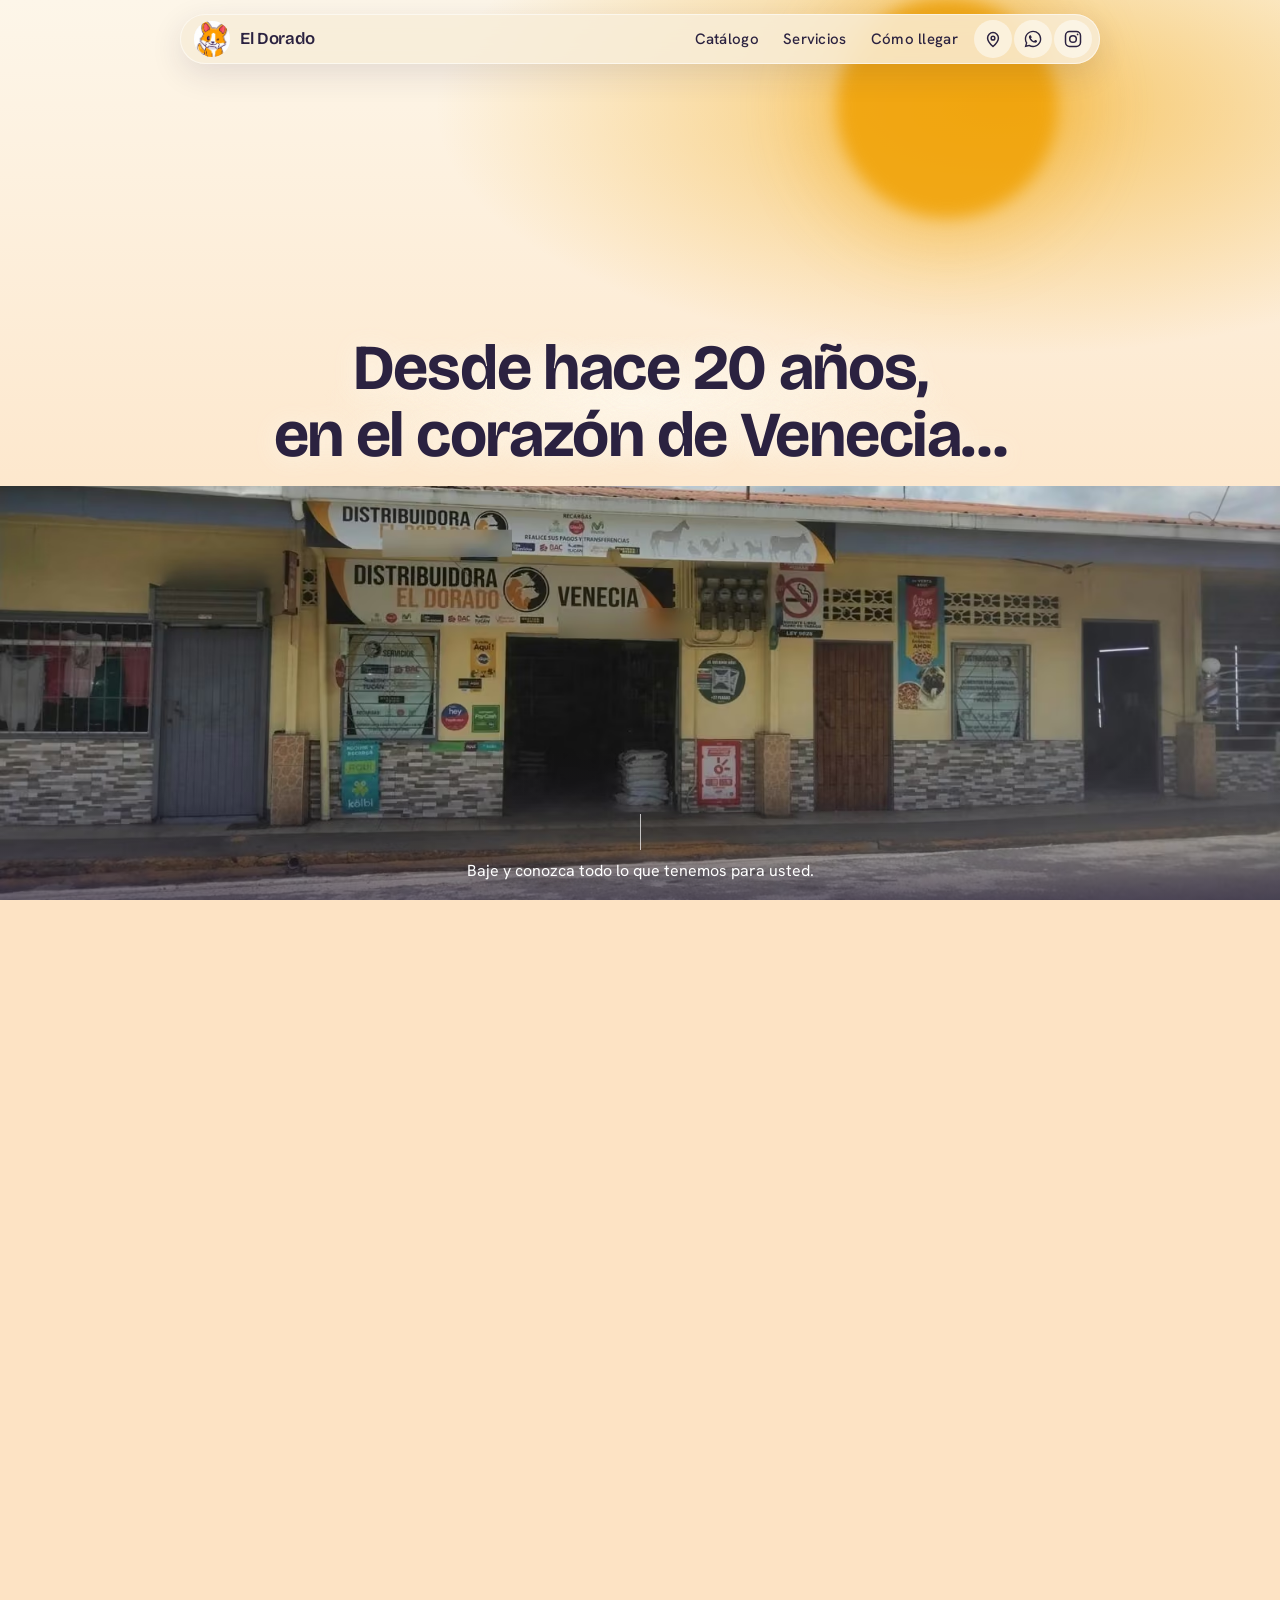
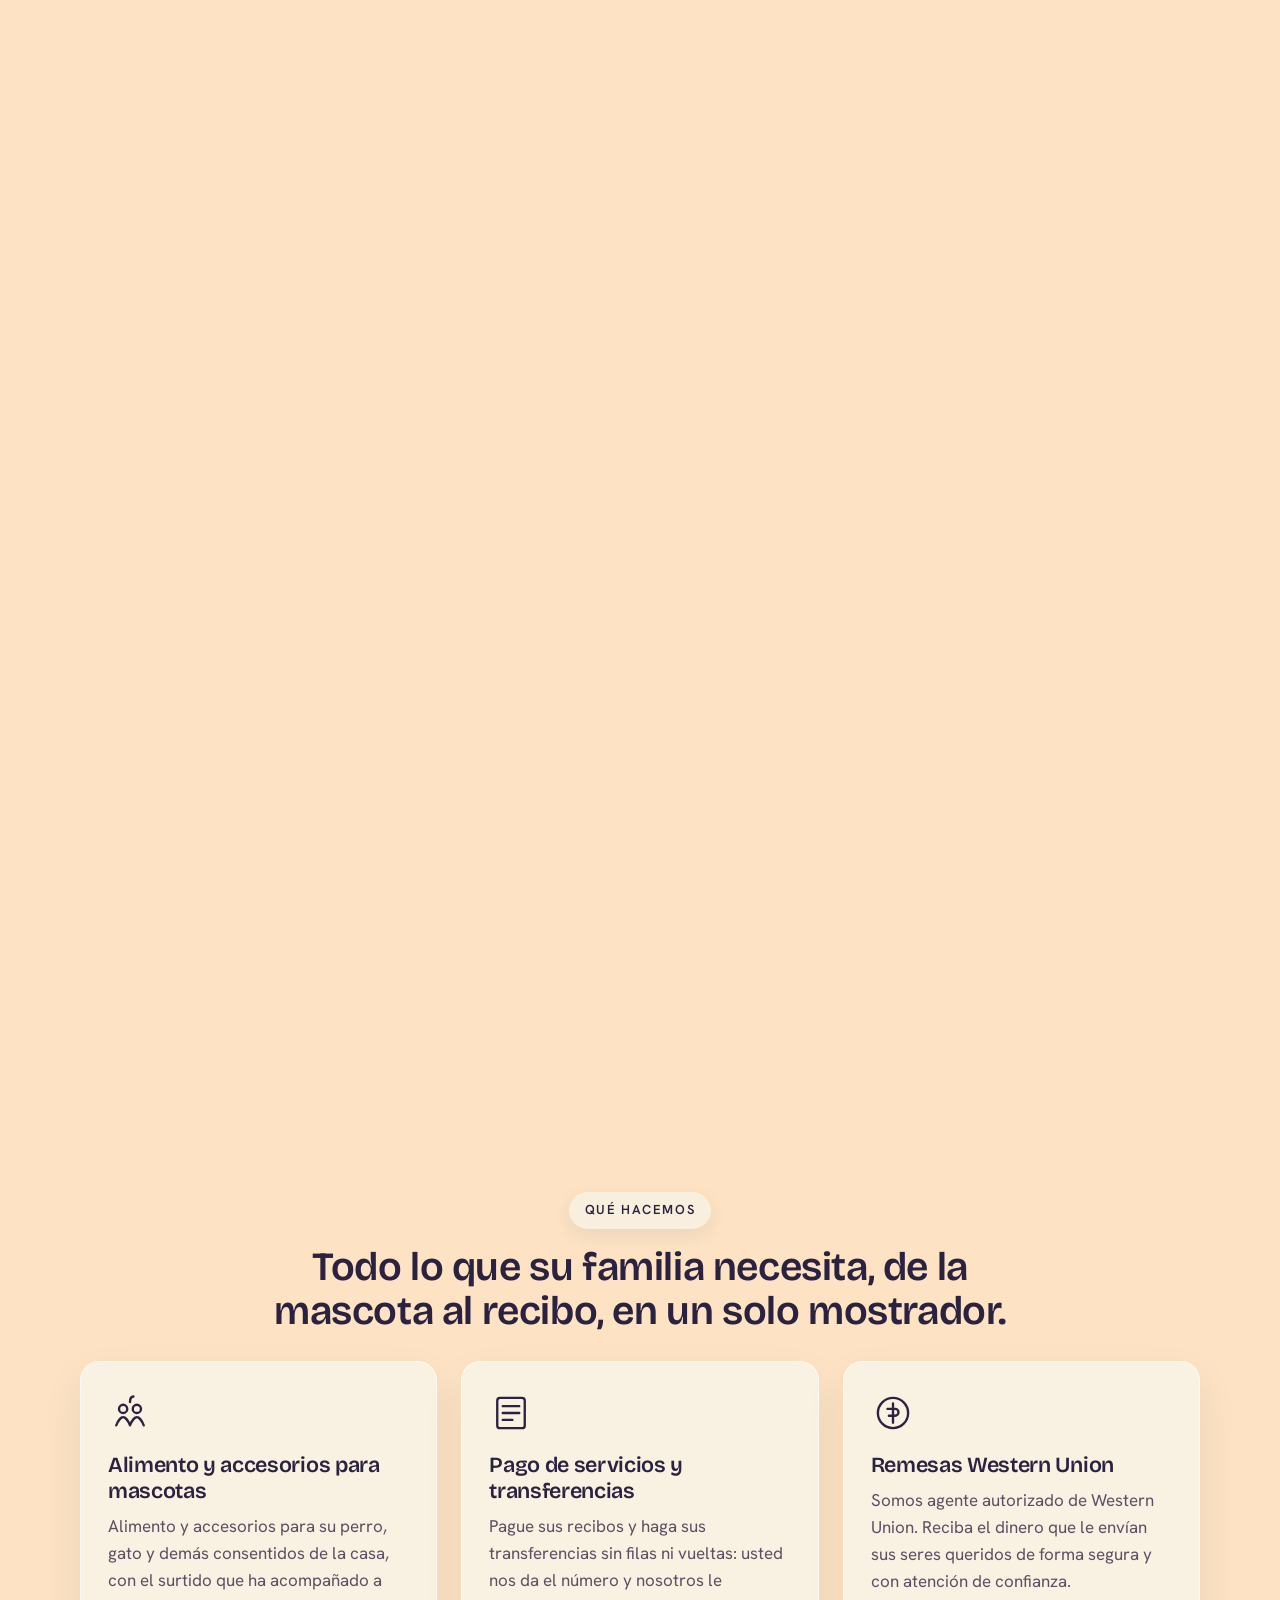
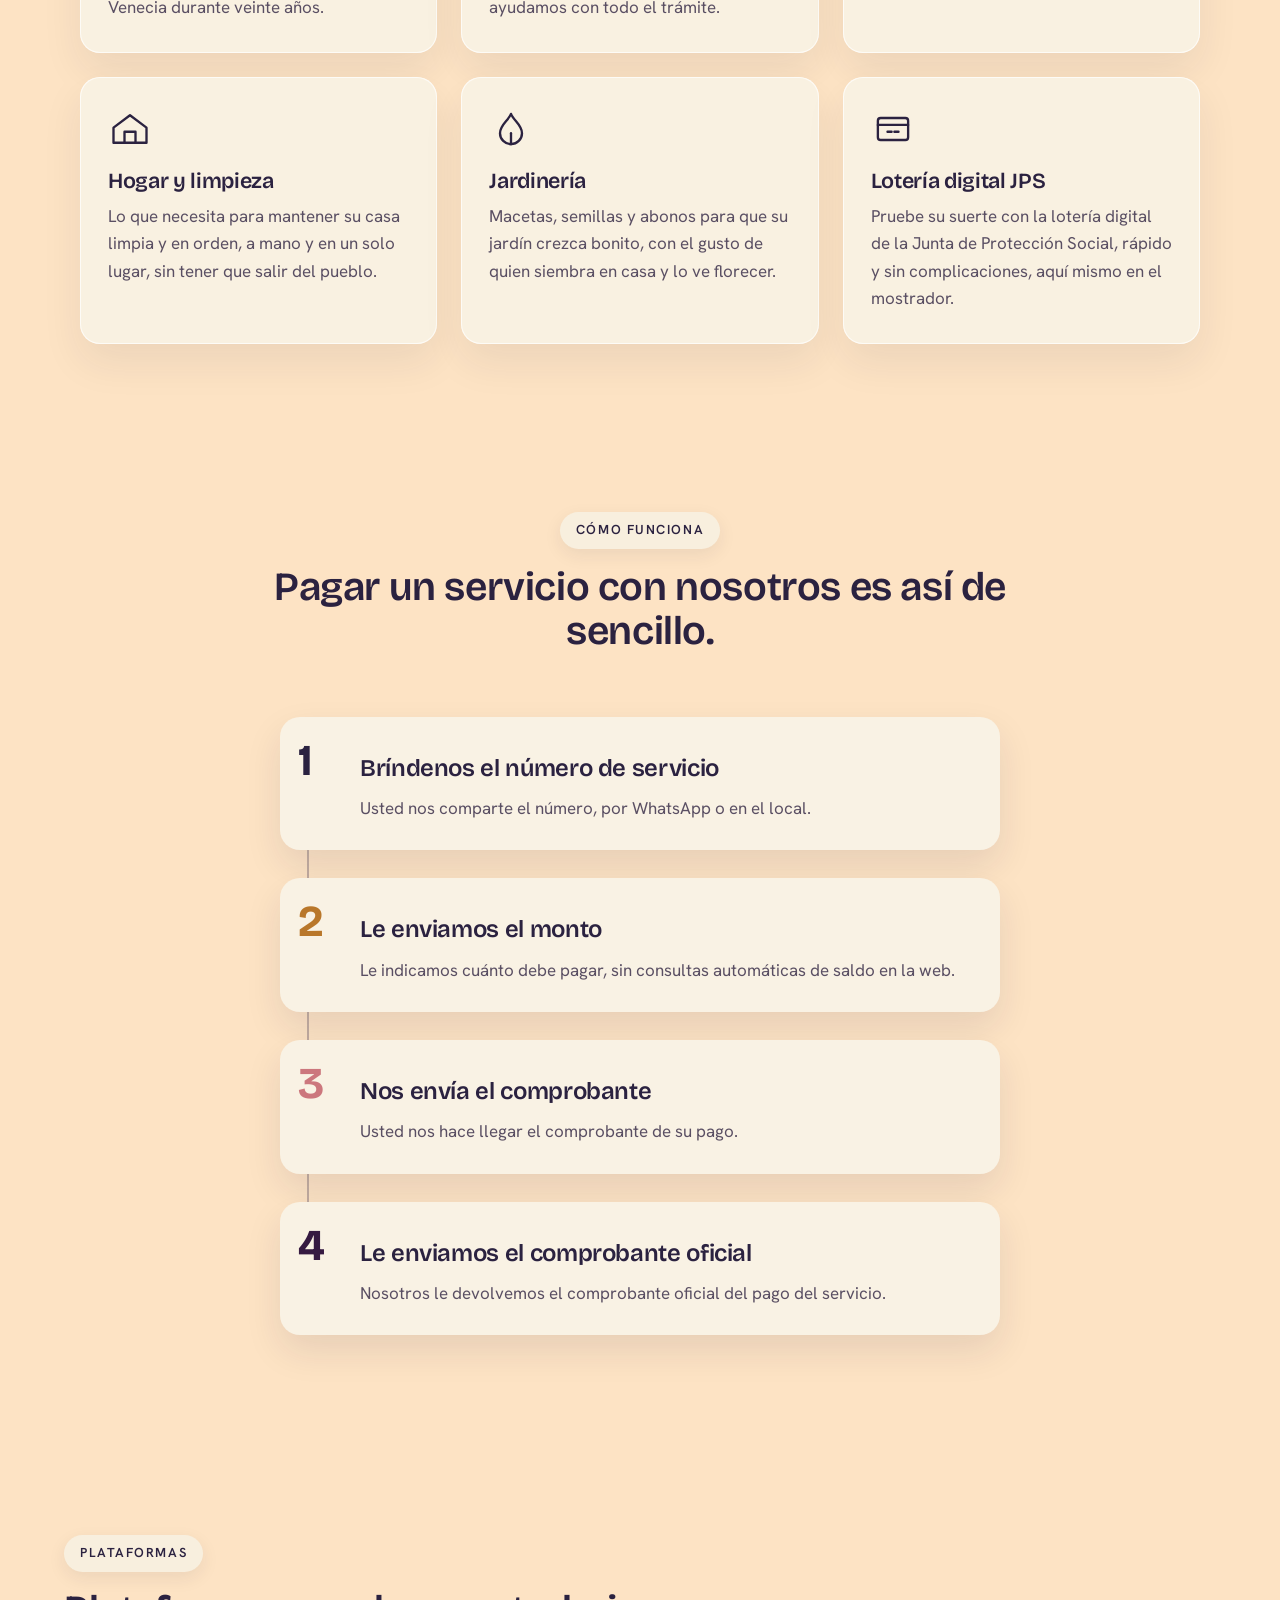
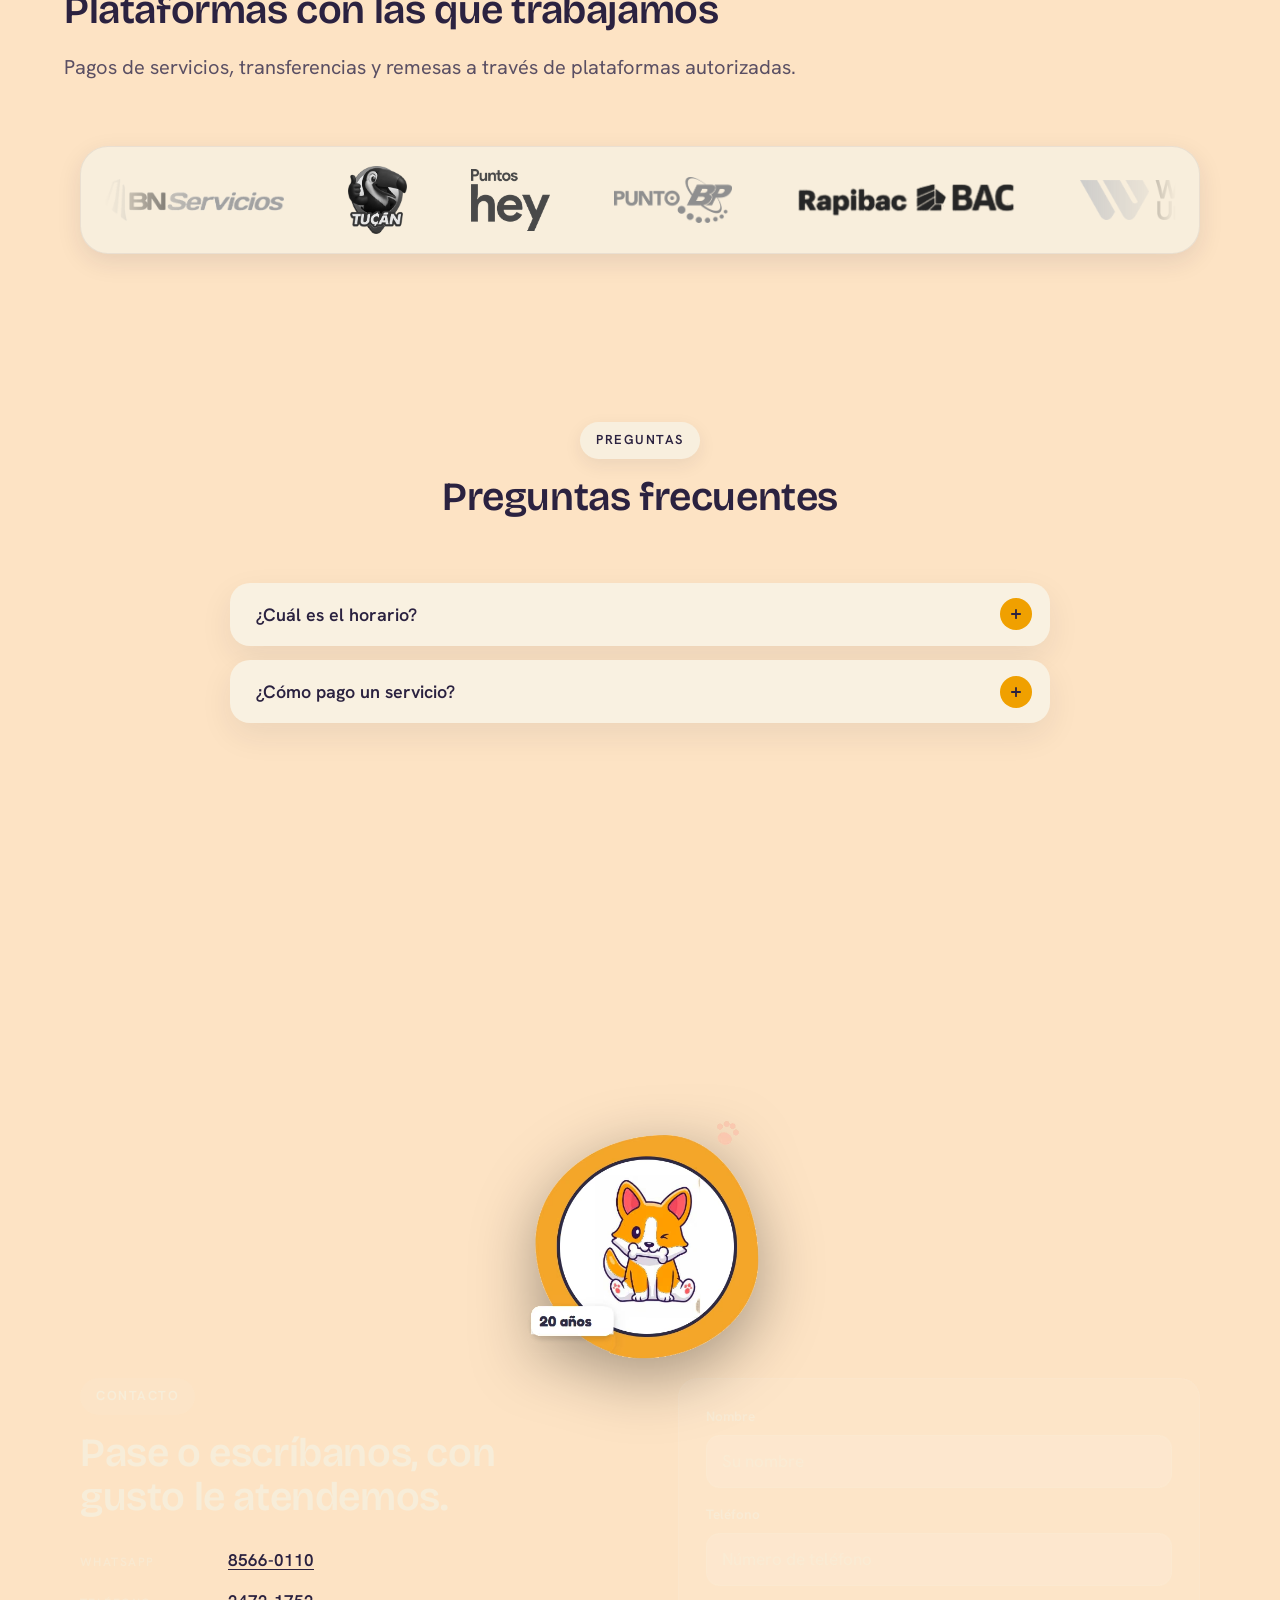
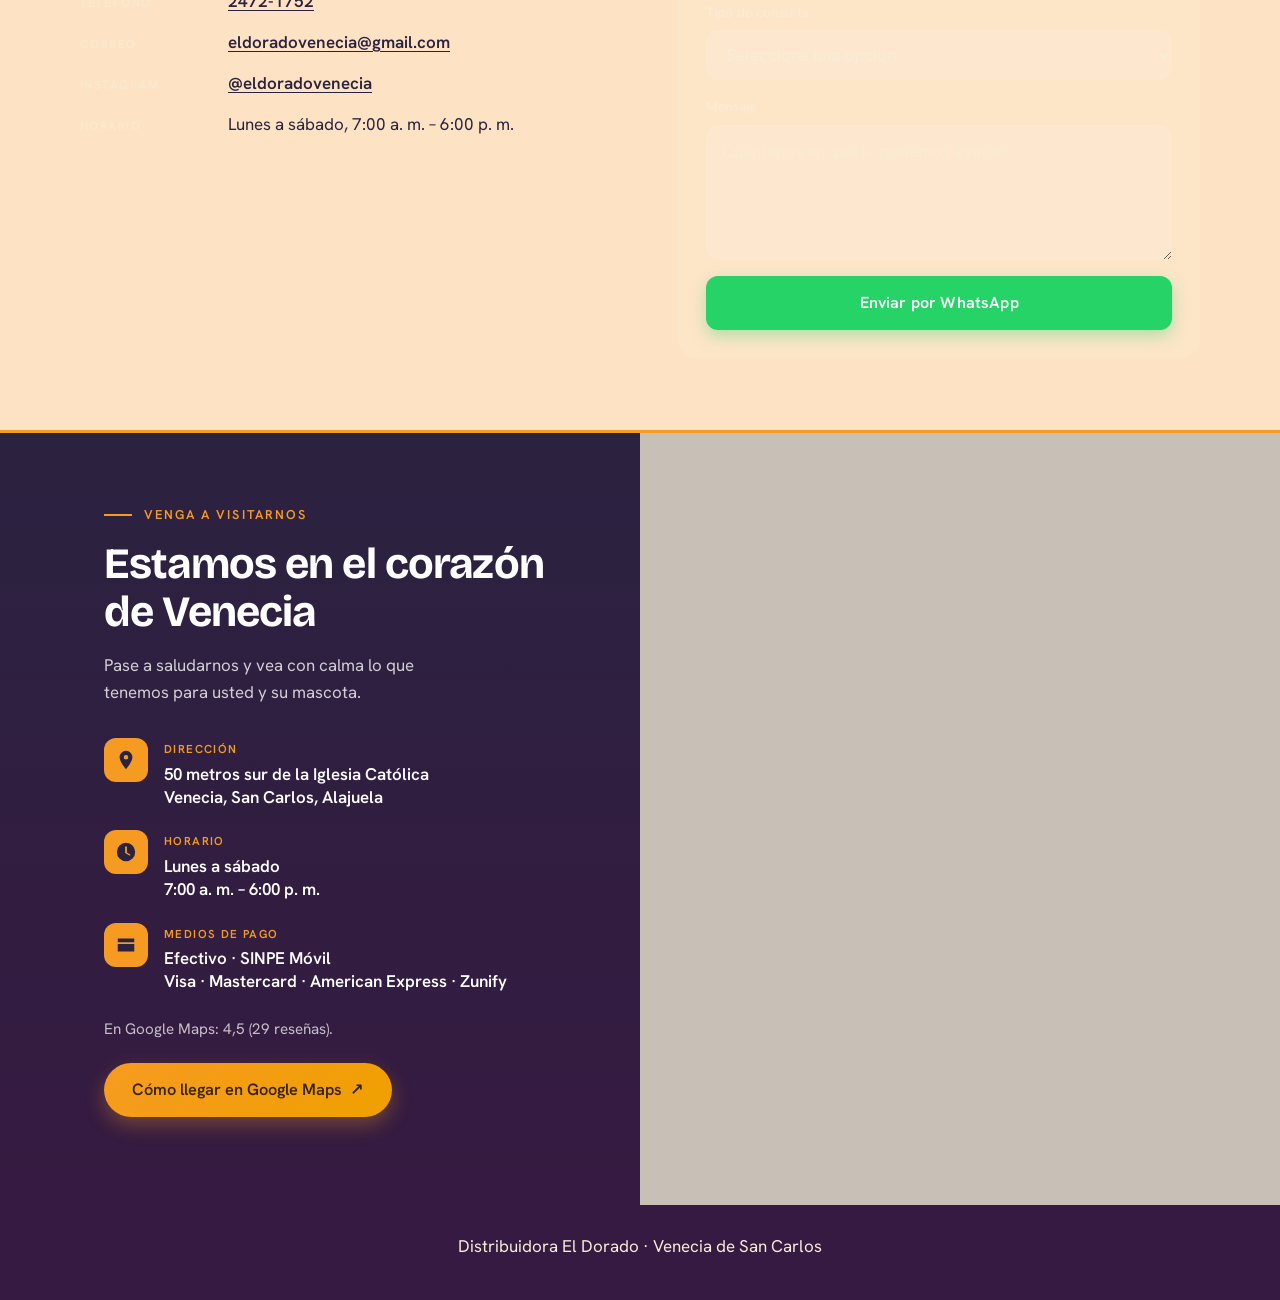
==== index.html @ b1f65372 "Quita las ilustraciones animadas y pone la fachada, la mascota y la visita al estilo v2 La barra aho" ====
<!DOCTYPE html>
<html lang="es-CR">
<head>
  <meta charset="UTF-8" />
  <meta name="viewport" content="width=device-width, initial-scale=1, viewport-fit=cover" />
  <meta name="robots" content="noindex, nofollow" />
  <meta name="theme-color" content="#FDF6E9" />
  <title>Distribuidora El Dorado · Venecia de San Carlos</title>
  <meta name="description" content="Distribuidora El Dorado en Venecia de San Carlos: alimento y accesorios para su mascota, y también sus pagos del día a día. Pase o escríbanos; con gusto le atendemos." />
  <link rel="icon" href="assets/mascota.jpg" type="image/jpeg" />
  <link rel="preconnect" href="https://fonts.googleapis.com" />
  <link rel="preconnect" href="https://fonts.gstatic.com" crossorigin />
  <link href="https://fonts.googleapis.com/css2?family=Bricolage+Grotesque:opsz,wght@12..96,600;12..96,700&family=Hanken+Grotesk:wght@400;500;600&display=swap" rel="stylesheet" />
  <link rel="stylesheet" href="styles.css" />
</head>
<body>
  <a class="skip" href="#contenido">Saltar al contenido</a>

  <div class="sky" aria-hidden="true">
    <div class="sky-grad"></div>
    <div class="sun" id="sun"></div>
    <div class="stars" id="stars"></div>
  </div>

  <header class="nav" id="nav">
    <a class="nav-brand" href="#inicio">
      <img src="assets/mascota.jpg" alt="" width="36" height="36" />
      <span>El Dorado</span>
    </a>
    <nav class="nav-links" id="nav-links" aria-label="Secciones">
      <a href="#que-hacemos">Catálogo</a>
      <a href="#que-hacemos">Servicios</a>
      <a href="#mapa">Cómo llegar</a>
    </nav>
    <div class="nav-actions">
      <a class="nav-icon" href="https://www.google.com/maps/search/?api=1&query=Distribuidora+El+Dorado,+Venecia,+San+Carlos,+Alajuela&query_place_id=ChIJ5d8nbZtioI8RTMhAI1oS3qY" target="_blank" rel="noopener" aria-label="Cómo llegar en Google Maps, se abre en otra pestaña">
        <svg viewBox="0 0 24 24" width="20" height="20" fill="none" stroke="currentColor" stroke-width="1.8" stroke-linecap="round" stroke-linejoin="round" aria-hidden="true">
          <path d="M12 21s-6.5-5.5-6.5-10.2A6.5 6.5 0 0 1 12 4.3a6.5 6.5 0 0 1 6.5 6.5C18.5 15.5 12 21 12 21z" />
          <circle cx="12" cy="11" r="2.2" />
        </svg>
      </a>
      <a class="nav-icon" href="https://wa.me/50685660110" target="_blank" rel="noopener" aria-label="WhatsApp de El Dorado, se abre en otra pestaña">
        <svg viewBox="0 0 24 24" width="20" height="20" aria-hidden="true"><path fill="currentColor" d="M19.05 4.91A9.82 9.82 0 0 0 12.04 2C6.58 2 2.13 6.45 2.13 11.91c0 1.75.46 3.45 1.32 4.95L2 22l5.25-1.38a9.9 9.9 0 0 0 4.79 1.22h.01c5.46 0 9.91-4.45 9.91-9.91 0-2.65-1.03-5.14-2.91-7.02Zm-7.01 15.24h-.01a8.2 8.2 0 0 1-4.18-1.15l-.3-.18-3.12.82.83-3.04-.2-.31a8.2 8.2 0 0 1-1.26-4.38c0-4.54 3.7-8.24 8.25-8.24 2.2 0 4.27.86 5.82 2.42a8.18 8.18 0 0 1 2.42 5.83c0 4.55-3.7 8.25-8.25 8.25Zm4.52-6.16c-.25-.12-1.47-.72-1.7-.81-.22-.08-.39-.12-.55.12-.16.25-.63.8-.77.97-.14.16-.28.18-.53.06-.25-.12-1.05-.39-2-1.23-.74-.66-1.23-1.47-1.38-1.72-.14-.25-.02-.38.11-.51.11-.11.25-.28.37-.42.12-.14.16-.25.25-.41.08-.16.04-.31-.02-.43-.06-.12-.55-1.33-.75-1.82-.2-.48-.4-.41-.55-.42l-.47-.01c-.16 0-.43.06-.65.31-.22.25-.85.83-.85 2.02 0 1.19.87 2.34 1 2.5.12.16 1.7 2.59 4.11 3.63.57.25 1.02.4 1.37.51.58.18 1.1.16 1.52.1.46-.07 1.47-.6 1.67-1.18.21-.58.21-1.07.14-1.18-.06-.1-.23-.16-.48-.28Z"/></svg>
      </a>
      <a class="nav-icon" href="https://www.instagram.com/eldoradovenecia/" target="_blank" rel="noopener" aria-label="Instagram de El Dorado, se abre en otra pestaña">
        <svg viewBox="0 0 24 24" width="20" height="20" fill="none" stroke="currentColor" stroke-width="1.8" stroke-linecap="round" stroke-linejoin="round" aria-hidden="true">
          <rect x="3" y="3" width="18" height="18" rx="5" />
          <circle cx="12" cy="12" r="4" />
          <circle cx="17.5" cy="6.5" r="1" fill="currentColor" stroke="none" />
        </svg>
      </a>
    </div>
    <button class="nav-burger" id="nav-burger" type="button" aria-label="Abrir menú" aria-expanded="false" aria-controls="nav-links">
      <span></span><span></span>
    </button>
  </header>

  <main id="contenido">
    <section id="inicio" class="hero">
      <h1 class="sr-only">Distribuidora El Dorado — Venecia de San Carlos</h1>
      <div class="hero-sticky">
        <figure class="hero-store">
          <picture>
            <source srcset="assets/local-panorama.avif" type="image/avif" />
            <source srcset="assets/local-panorama.webp" type="image/webp" />
            <img src="assets/local-panorama.jpg" width="1600" height="720" alt="Fachada de Distribuidora El Dorado en Venecia de San Carlos" fetchpriority="high" decoding="async" />
          </picture>
        </figure>

        <p class="hero-hint" data-hero="hint">
          <span class="hint-line" aria-hidden="true"></span>
          Baje y conozca todo lo que tenemos para usted.
        </p>
        <p class="story" data-hero="s1">Desde hace 20 años,<br />en el corazón de Venecia…</p>
        <p class="story" data-hero="s2">…cuidamos a quienes<br />más quiere.</p>
        <p class="story" data-hero="s3">Todo para su mascota, su hogar<br />y sus pagos, en un solo lugar.</p>
      </div>
    </section>

    <section id="que-hacemos" class="section section--day">
      <div class="section-head">
        <p class="eyebrow">Qué hacemos</p>
        <h2>Todo lo que su familia necesita, de la mascota al recibo, en un solo mostrador.</h2>
      </div>
      <div class="cards">

        <article class="card reveal">
          <div class="card-icon" aria-hidden="true">
            <svg viewBox="0 0 32 32" fill="none" stroke="currentColor" stroke-width="1.7" stroke-linecap="round" stroke-linejoin="round"><circle cx="11" cy="13" r="3"/><circle cx="21" cy="13" r="3"/><path d="M6 25c1.5-4 3.8-6 5-6s3.5 2 5 6c1.5-4 3.8-6 5-6s3.5 2 5 6"/><path d="M16 8c0-2 .8-4 2.5-4"/></svg>
          </div>
          <h3>Alimento y accesorios para mascotas</h3>
          <p>Alimento y accesorios para su perro, gato y demás consentidos de la casa, con el surtido que ha acompañado a Venecia durante veinte años.</p>
        </article>
        <article class="card reveal">
          <div class="card-icon" aria-hidden="true">
            <svg viewBox="0 0 32 32" fill="none" stroke="currentColor" stroke-width="1.7" stroke-linecap="round" stroke-linejoin="round"><rect x="6" y="5" width="20" height="22" rx="2"/><path d="M10 11h12M10 16h12M10 21h7"/></svg>
          </div>
          <h3>Pago de servicios y transferencias</h3>
          <p>Pague sus recibos y haga sus transferencias sin filas ni vueltas: usted nos da el número y nosotros le ayudamos con todo el trámite.</p>
        </article>
        <article class="card reveal">
          <div class="card-icon" aria-hidden="true">
            <svg viewBox="0 0 32 32" fill="none" stroke="currentColor" stroke-width="1.7" stroke-linecap="round" stroke-linejoin="round"><circle cx="16" cy="16" r="11"/><path d="M16 9v14M12 13h5.5a2.5 2.5 0 0 1 0 5H13"/></svg>
          </div>
          <h3>Remesas Western Union</h3>
          <p>Somos agente autorizado de Western Union. Reciba el dinero que le envían sus seres queridos de forma segura y con atención de confianza.</p>
        </article>
        <article class="card reveal">
          <div class="card-icon" aria-hidden="true">
            <svg viewBox="0 0 32 32" fill="none" stroke="currentColor" stroke-width="1.7" stroke-linecap="round" stroke-linejoin="round"><path d="M4 15 16 6l12 9v11H4V15z"/><path d="M12 26v-8h8v8"/></svg>
          </div>
          <h3>Hogar y limpieza</h3>
          <p>Lo que necesita para mantener su casa limpia y en orden, a mano y en un solo lugar, sin tener que salir del pueblo.</p>
        </article>
        <article class="card reveal">
          <div class="card-icon" aria-hidden="true">
            <svg viewBox="0 0 32 32" fill="none" stroke="currentColor" stroke-width="1.7" stroke-linecap="round" stroke-linejoin="round"><path d="M16 5c2 5 8 8 8 14a8 8 0 1 1-16 0c0-6 6-9 8-14z"/><path d="M16 19v8"/></svg>
          </div>
          <h3>Jardinería</h3>
          <p>Macetas, semillas y abonos para que su jardín crezca bonito, con el gusto de quien siembra en casa y lo ve florecer.</p>
        </article>
        <article class="card reveal">
          <div class="card-icon" aria-hidden="true">
            <svg viewBox="0 0 32 32" fill="none" stroke="currentColor" stroke-width="1.7" stroke-linecap="round" stroke-linejoin="round"><rect x="5" y="8" width="22" height="16" rx="2"/><path d="M5 13h22M12 18h3M17 18h3"/></svg>
          </div>
          <h3>Lotería digital JPS</h3>
          <p>Pruebe su suerte con la lotería digital de la Junta de Protección Social, rápido y sin complicaciones, aquí mismo en el mostrador.</p>
        </article>
      </div>
    </section>

    <section id="como-funciona" class="section section--sunset">
      <div class="section-head">
        <p class="eyebrow">Cómo funciona</p>
        <h2>Pagar un servicio con nosotros es así de sencillo.</h2>
      </div>
      <ol class="steps">
        <li class="step reveal">
          <span class="step-num" aria-hidden="true">1</span>
          <h3>Bríndenos el número de servicio</h3>
          <p>Usted nos comparte el número, por WhatsApp o en el local.</p>
        </li>
        <li class="step reveal">
          <span class="step-num" aria-hidden="true">2</span>
          <h3>Le enviamos el monto</h3>
          <p>Le indicamos cuánto debe pagar, sin consultas automáticas de saldo en la web.</p>
        </li>
        <li class="step reveal">
          <span class="step-num" aria-hidden="true">3</span>
          <h3>Nos envía el comprobante</h3>
          <p>Usted nos hace llegar el comprobante de su pago.</p>
        </li>
        <li class="step reveal">
          <span class="step-num" aria-hidden="true">4</span>
          <h3>Le enviamos el comprobante oficial</h3>
          <p>Nosotros le devolvemos el comprobante oficial del pago del servicio.</p>
        </li>
      </ol>
    </section>

    <section id="plataformas" class="section section--sunset section--logos">
      <div class="section-head section-head--left">
        <p class="eyebrow">Plataformas</p>
        <h2>Plataformas con las que trabajamos</h2>
        <p class="lead">Pagos de servicios, transferencias y remesas a través de plataformas autorizadas.</p>
      </div>
      <div class="logo-band">
        <div class="marquee" data-marquee>
          <div class="marquee-track">
            <ul class="logo-list">
              <li>
                <figure class="plataforma plataforma--bn" tabindex="0">
                  <img src="assets/plataformas/bn-servicios.png" alt="BN Servicios (Banco Nacional)" width="855" height="200" loading="lazy" />
                </figure>
              </li>
              <li>
                <figure class="plataforma plataforma--tucan" tabindex="0">
                  <img src="assets/plataformas/tucan.png" alt="Tucán (BCR)" width="175" height="200" loading="lazy" />
                </figure>
              </li>
              <li>
                <figure class="plataforma plataforma--hey" tabindex="0">
                  <img src="assets/plataformas/puntos-hey.png" alt="Puntos hey" width="255" height="200" loading="lazy" />
                </figure>
              </li>
              <li>
                <figure class="plataforma plataforma--puntobp" tabindex="0">
                  <img src="assets/plataformas/punto-bp.png" alt="Punto BP (Banco Popular)" width="513" height="200" loading="lazy" />
                </figure>
              </li>
              <li>
                <figure class="plataforma plataforma--rapibac" tabindex="0">
                  <img src="assets/plataformas/rapibac.png" alt="Rapibac BAC" width="890" height="147" loading="lazy" />
                </figure>
              </li>
              <li>
                <figure class="plataforma plataforma--wu" tabindex="0">
                  <img src="assets/plataformas/western-union.png" alt="Western Union" width="856" height="200" loading="lazy" />
                </figure>
              </li>
              <li>
                <figure class="plataforma plataforma--kolbi" tabindex="0">
                  <img src="assets/plataformas/kolbi.png" alt="Kölbi" width="838" height="200" loading="lazy" />
                </figure>
              </li>
              <li>
                <figure class="plataforma plataforma--liberty" tabindex="0">
                  <img src="assets/plataformas/liberty.png" alt="Liberty" width="1294" height="200" loading="lazy" />
                </figure>
              </li>
              <li>
                <figure class="plataforma plataforma--claro" tabindex="0">
                  <img src="assets/plataformas/claro.png" alt="Claro" width="554" height="200" loading="lazy" />
                </figure>
              </li>
              <li>
                <figure class="plataforma plataforma--jps" tabindex="0">
                  <img src="assets/plataformas/junta-proteccion-social.png" alt="Junta de Protección Social" width="1322" height="200" loading="lazy" />
                </figure>
              </li>
            </ul>
            <ul class="logo-list" aria-hidden="true">
              <li>
                <figure class="plataforma plataforma--bn">
                  <img src="assets/plataformas/bn-servicios.png" alt="" width="855" height="200" loading="lazy" />
                </figure>
              </li>
              <li>
                <figure class="plataforma plataforma--tucan">
                  <img src="assets/plataformas/tucan.png" alt="" width="175" height="200" loading="lazy" />
                </figure>
              </li>
              <li>
                <figure class="plataforma plataforma--hey">
                  <img src="assets/plataformas/puntos-hey.png" alt="" width="255" height="200" loading="lazy" />
                </figure>
              </li>
              <li>
                <figure class="plataforma plataforma--puntobp">
                  <img src="assets/plataformas/punto-bp.png" alt="" width="513" height="200" loading="lazy" />
                </figure>
              </li>
              <li>
                <figure class="plataforma plataforma--rapibac">
                  <img src="assets/plataformas/rapibac.png" alt="" width="890" height="147" loading="lazy" />
                </figure>
              </li>
              <li>
                <figure class="plataforma plataforma--wu">
                  <img src="assets/plataformas/western-union.png" alt="" width="856" height="200" loading="lazy" />
                </figure>
              </li>
              <li>
                <figure class="plataforma plataforma--kolbi">
                  <img src="assets/plataformas/kolbi.png" alt="" width="838" height="200" loading="lazy" />
                </figure>
              </li>
              <li>
                <figure class="plataforma plataforma--liberty">
                  <img src="assets/plataformas/liberty.png" alt="" width="1294" height="200" loading="lazy" />
                </figure>
              </li>
              <li>
                <figure class="plataforma plataforma--claro">
                  <img src="assets/plataformas/claro.png" alt="" width="554" height="200" loading="lazy" />
                </figure>
              </li>
              <li>
                <figure class="plataforma plataforma--jps">
                  <img src="assets/plataformas/junta-proteccion-social.png" alt="" width="1322" height="200" loading="lazy" />
                </figure>
              </li>
            </ul>
          </div>
        </div>
      </div>
    </section>

    <section id="preguntas" class="section section--dusk">
      <div class="section-head">
        <p class="eyebrow">Preguntas</p>
        <h2>Preguntas frecuentes</h2>
      </div>
      <div class="faq">
        <details class="faq-item reveal">
          <summary>¿Cuál es el horario?</summary>
          <p>Abrimos de lunes a sábado, de 7:00 a. m. a 6:00 p. m.</p>
        </details>
        <details class="faq-item reveal">
          <summary>¿Cómo pago un servicio?</summary>
          <p>Bríndenos el número de servicio, le enviamos el monto, usted nos envía el comprobante y nosotros le enviamos el comprobante oficial.</p>
        </details>
        <details class="faq-item reveal">
          <summary>¿Qué medios de pago aceptan?</summary>
          <p>Efectivo, SINPE Móvil, Visa, Mastercard, American Express y Zunify.</p>
        </details>
        <details class="faq-item reveal">
          <summary>¿Cómo llego?</summary>
          <p>Estamos 50 metros sur de la Iglesia Católica, Venecia, San Carlos, Alajuela.</p>
        </details>
        <details class="faq-item reveal">
          <summary>¿Puedo escribirles por WhatsApp?</summary>
          <p>Claro que sí. Escríbanos al <a href="https://wa.me/50685660110">8566-0110</a> y con gusto le atendemos.</p>
        </details>
      </div>
    </section>

    <section id="contacto" class="section section--night">
      <div class="mascot-float" aria-hidden="true">
        <picture>
          <source srcset="assets/mascota-portada.avif" type="image/avif" />
          <source srcset="assets/mascota-portada.webp" type="image/webp" />
          <img src="assets/mascota-portada.png" width="490" height="510" alt="" decoding="async" />
        </picture>
      </div>

      <div class="contact-grid">

        <div class="contact-copy">
          <p class="eyebrow eyebrow--light">Contacto</p>
          <h2>Pase o escríbanos, con gusto le atendemos.</h2>
          <ul class="contact-list">
            <li><span>WhatsApp</span><a href="https://wa.me/50685660110" target="_blank" rel="noopener">8566-0110</a></li>
            <li><span>Teléfono</span><a href="tel:+50624721752">2472-1752</a></li>
            <li><span>Correo</span><a href="mailto:eldoradovenecia@gmail.com">eldoradovenecia@gmail.com</a></li>
            <li><span>Instagram</span><a href="https://www.instagram.com/eldoradovenecia/" target="_blank" rel="noopener">@eldoradovenecia</a></li>
            <li><span>Horario</span><span>Lunes a sábado, 7:00&nbsp;a.&nbsp;m. – 6:00&nbsp;p.&nbsp;m.</span></li>
          </ul>
        </div>

        <form class="form" id="contact-form" novalidate>
          <label>
            <span>Nombre</span>
            <input name="nombre" type="text" autocomplete="name" required maxlength="80" placeholder="Su nombre" />
          </label>
          <label>
            <span>Teléfono</span>
            <input name="telefono" type="tel" autocomplete="tel" inputmode="tel" required maxlength="20" placeholder="Número de teléfono" />
          </label>
          <label>
            <span>Tipo de consulta</span>
            <select name="tipo" required>
              <option value="">Seleccione una opción</option>
              <option>Alimento y accesorios para mascotas</option>
              <option>Pago de servicios y transferencias</option>
              <option>Remesas Western Union</option>
              <option>Hogar y limpieza</option>
              <option>Jardinería</option>
              <option>Lotería digital JPS</option>
              <option>Otra consulta</option>
            </select>
          </label>
          <label>
            <span>Mensaje</span>
            <textarea name="mensaje" rows="4" required maxlength="500" placeholder="Cuéntenos en qué le podemos ayudar"></textarea>
          </label>
          <p class="form-error" id="form-error" role="alert" hidden></p>
          <button type="submit" class="btn-wa btn-wa--full">Enviar por WhatsApp</button>
        </form>
      </div>

    </section>

    <section class="visit" id="mapa" aria-labelledby="visit-title">
      <div class="visit-grid">
        <div class="visit-info">
          <p class="visit-eyebrow"><span class="visit-eyebrow-line" aria-hidden="true"></span>Venga a visitarnos</p>
          <h2 id="visit-title" class="visit-title">Estamos en el corazón de Venecia</h2>
          <p class="visit-lead">Pase a saludarnos y vea con calma lo que tenemos para usted y su mascota.</p>
          <ul class="visit-facts">
            <li>
              <span class="visit-icon" aria-hidden="true">
                <svg viewBox="0 0 24 24"><path d="M12 2a7 7 0 00-7 7c0 5 7 13 7 13s7-8 7-13a7 7 0 00-7-7zm0 9.5A2.5 2.5 0 1112 6.5a2.5 2.5 0 010 5z"/></svg>
              </span>
              <div>
                <p class="visit-label">Dirección</p>
                <p class="visit-value">50 metros sur de la Iglesia Católica<br />Venecia, San Carlos, Alajuela</p>
              </div>
            </li>
            <li>
              <span class="visit-icon" aria-hidden="true">
                <svg viewBox="0 0 24 24"><path d="M12 2a10 10 0 100 20 10 10 0 000-20zm1 10.6l4 2.3-.75 1.3L11 13V6h2z"/></svg>
              </span>
              <div>
                <p class="visit-label">Horario</p>
                <p class="visit-value">Lunes a sábado<br />7:00 a. m. – 6:00 p. m.</p>
              </div>
            </li>
            <li>
              <span class="visit-icon" aria-hidden="true">
                <svg viewBox="0 0 24 24"><path d="M3 5h18v4H3zM3 11h18v8H3z"/></svg>
              </span>
              <div>
                <p class="visit-label">Medios de pago</p>
                <p class="visit-value">Efectivo · SINPE Móvil<br />Visa · Mastercard · American Express · Zunify</p>
              </div>
            </li>
          </ul>
          <p class="visit-rating">En Google Maps: 4,5 (29 reseñas).</p>
          <a class="btn-maps" href="https://www.google.com/maps/search/?api=1&query=Distribuidora+El+Dorado,+Venecia,+San+Carlos,+Alajuela&query_place_id=ChIJ5d8nbZtioI8RTMhAI1oS3qY" target="_blank" rel="noopener">Cómo llegar en Google Maps <span aria-hidden="true">↗</span></a>
        </div>
        <div class="visit-map">
          <iframe
            class="map-frame"
            src="https://www.google.com/maps?q=Distribuidora+El+Dorado,+Venecia,+San+Carlos,+Alajuela&output=embed"
            title="Ubicación de Distribuidora El Dorado en Venecia de San Carlos"
            loading="lazy"
            referrerpolicy="no-referrer-when-downgrade"
            allowfullscreen></iframe>
        </div>
      </div>
    </section>
  </main>

  <footer class="footer">
    <p>Distribuidora El Dorado · Venecia de San Carlos</p>
  </footer>

  <script src="script.js"></script>
</body>
</html>
---- styles.css ----
/* El Dorado v3 */
:root {
  --naranja: #F69B21;
  --naranja-sol: #F0A000;
  --navy: #2B2240;
  --navy-2: #361A41;
  --salmon: #F48C8C;
  --crema: #F7EDD9;
  --wa: #25D366;
  --dia-sup: #FDF6E9;
  --dia-inf: #FDE3C4;
  --tarde-sup: #F7A23C;
  --tarde-inf: #F48C8C;
  --tarde-glow: #FBC56A;
  --tarde-pill: #FBE9D0;
  --luna: #EAD9B8;
  --sky-top: var(--dia-sup);
  --sky-bot: var(--dia-inf);
  --sun: var(--naranja-sol);
  --night: 0;
  --ink: var(--navy);
  --muted: #5a4f63;
  --f-display: "Bricolage Grotesque", "Georgia", serif;
  --f-body: "Hanken Grotesk", system-ui, sans-serif;
  --ease: cubic-bezier(.22, 1, .36, 1);
  --nav-h: 72px;
}

*, *::before, *::after { box-sizing: border-box; }
html { scroll-behavior: smooth; background: var(--sky-bot); }
html, body { margin: 0; }
body {
  font-family: var(--f-body);
  font-weight: 400;
  font-size: 17px;
  line-height: 1.6;
  color: var(--ink);
  overflow-x: clip;
  background: transparent;
}
body.is-night { color: var(--crema); }
img { max-width: 100%; height: auto; display: block; }
button, input, select, textarea { font: inherit; color: inherit; }
a { color: inherit; }

.skip {
  position: absolute;
  left: 12px; top: 8px;
  padding: 8px 14px;
  background: var(--navy);
  color: var(--crema);
  border-radius: 12px;
  z-index: 80;
  transform: translateY(-120%);
}
.skip:focus { transform: none; }
.sr-only {
  position: absolute;
  width: 1px; height: 1px;
  padding: 0; margin: -1px;
  overflow: hidden;
  clip: rect(0, 0, 0, 0);
  white-space: nowrap;
  border: 0;
}

/* -------- Cielo fijo -------- */
.sky {
  position: fixed;
  inset: 0;
  z-index: 0;
  pointer-events: none;
  overflow: hidden;
}
.sky-grad {
  position: absolute;
  inset: 0;
  background:
    radial-gradient(ellipse 80% 50% at 78% var(--sun-y, 18%), color-mix(in srgb, var(--sun) 55%, transparent), transparent 55%),
    linear-gradient(180deg, var(--sky-top) 0%, var(--sky-bot) 72%);
  transition: background 80ms linear;
}
.sun {
  position: absolute;
  width: 18vw;
  height: 18vw;
  min-width: 120px;
  min-height: 120px;
  max-width: 220px;
  max-height: 220px;
  left: var(--sun-x, 74%);
  top: var(--sun-y, 12%);
  border-radius: 50%;
  background: var(--sun);
  filter: blur(8px);
  opacity: 0.85;
  transform: translate(-50%, -50%);
  box-shadow: 0 0 80px 20px color-mix(in srgb, var(--sun) 45%, transparent);
}
.stars {
  position: absolute;
  inset: 0;
  opacity: calc(var(--night) * 0.95);
  background-image:
    radial-gradient(1.5px 1.5px at 12% 18%, var(--luna) 50%, transparent 51%),
    radial-gradient(1.2px 1.2px at 28% 32%, var(--luna) 50%, transparent 51%),
    radial-gradient(1.6px 1.6px at 46% 14%, #fff 50%, transparent 51%),
    radial-gradient(1px 1px at 63% 28%, var(--luna) 50%, transparent 51%),
    radial-gradient(1.4px 1.4px at 81% 16%, #fff 50%, transparent 51%),
    radial-gradient(1px 1px at 88% 38%, var(--luna) 50%, transparent 51%),
    radial-gradient(1.5px 1.5px at 18% 58%, var(--luna) 50%, transparent 51%),
    radial-gradient(1px 1px at 35% 48%, #fff 50%, transparent 51%),
    radial-gradient(1.3px 1.3px at 72% 62%, var(--luna) 50%, transparent 51%),
    radial-gradient(1.1px 1.1px at 91% 72%, var(--luna) 50%, transparent 51%),
    radial-gradient(1px 1px at 8% 80%, #fff 50%, transparent 51%),
    radial-gradient(1.4px 1.4px at 55% 8%, var(--luna) 50%, transparent 51%);
}

/* -------- Pastilla -------- */
.nav {
  position: fixed;
  z-index: 50;
  top: calc(14px + env(safe-area-inset-top, 0px));
  left: 0; right: 0;
  margin-inline: auto;
  width: min(calc(100% - 32px), 920px);
  display: flex;
  align-items: center;
  gap: 16px;
  padding: 6px 8px 6px 14px;
  border-radius: 999px;
  background: color-mix(in srgb, var(--crema) 86%, transparent);
  backdrop-filter: blur(16px) saturate(1.2);
  -webkit-backdrop-filter: blur(16px) saturate(1.2);
  box-shadow: 0 10px 32px color-mix(in srgb, var(--navy) 12%, transparent), inset 0 0 0 1px color-mix(in srgb, #fff 55%, transparent);
  transition: background .3s ease, box-shadow .3s ease, color .3s ease;
  color: var(--navy);
}
.nav.is-sunset {
  background: color-mix(in srgb, #F8D0A8 90%, transparent);
  color: var(--navy-2);
}
.nav.is-night {
  background: color-mix(in srgb, var(--navy-2) 90%, transparent);
  color: var(--crema);
  box-shadow: 0 10px 32px rgba(0,0,0,.28), inset 0 0 0 1px color-mix(in srgb, var(--crema) 14%, transparent);
}
.nav-brand {
  display: flex;
  align-items: center;
  gap: 10px;
  text-decoration: none;
  margin-right: auto;
  font-family: var(--f-display);
  font-weight: 600;
  font-size: 1.05rem;
  letter-spacing: -0.02em;
}
.nav-brand img {
  width: 36px;
  height: 36px;
  object-fit: cover;
  object-position: center 20%;
  border-radius: 50%;
  background: #fff;
  box-shadow: inset 0 0 0 1px color-mix(in srgb, var(--navy) 10%, transparent);
}
.nav-links {
  display: flex;
  align-items: center;
  gap: clamp(12px, 2vw, 24px);
}
.nav-links a {
  text-decoration: none;
  font-weight: 500;
  font-size: 15px;
  letter-spacing: .02em;
  padding: 6px 0;
}
.nav-links a:hover { opacity: .72; }
.btn-wa {
  display: inline-flex;
  align-items: center;
  justify-content: center;
  gap: 8px;
  padding: 9px 16px;
  border-radius: 999px;
  background: var(--wa) !important;
  color: #fff !important;
  font-weight: 600;
  font-size: 15px;
  letter-spacing: .01em;
  text-decoration: none;
  border: 0;
  cursor: pointer;
  box-shadow: 0 6px 16px color-mix(in srgb, var(--wa) 35%, transparent);
  transition: transform .15s var(--ease), box-shadow .15s var(--ease);
}
.btn-wa:hover { transform: translateY(-1px); box-shadow: 0 8px 20px color-mix(in srgb, var(--wa) 45%, transparent); }
.btn-wa--full { width: 100%; padding: 14px 24px; border-radius: 12px; font-size: 16px; }
.nav-actions {
  display: flex;
  align-items: center;
  gap: 2px;
  flex: none;
}
.nav-icon {
  flex: none;
  display: grid;
  place-items: center;
  width: 38px;
  height: 38px;
  border-radius: 50%;
  color: var(--navy);
  background: color-mix(in srgb, #fff 50%, transparent);
  transition: transform .15s var(--ease);
}
.nav.is-night .nav-icon { color: var(--crema); background: color-mix(in srgb, var(--crema) 10%, transparent); }
.nav-icon:hover { transform: translateY(-1px); }
.nav-burger {
  display: none;
  width: 42px;
  height: 42px;
  border: 0;
  border-radius: 50%;
  background: color-mix(in srgb, #fff 55%, transparent);
  cursor: pointer;
  place-content: center;
  gap: 6px;
}
.nav-burger span {
  display: block;
  width: 18px;
  height: 2px;
  background: currentColor;
  border-radius: 2px;
  transition: transform .35s var(--ease);
}
.nav.is-open .nav-burger span:first-child { transform: translateY(4px) rotate(45deg); }
.nav.is-open .nav-burger span:last-child { transform: translateY(-4px) rotate(-45deg); }

/* -------- Layout -------- */
main { position: relative; z-index: 1; }
.section {
  position: relative;
  padding: 96px clamp(16px, 5vw, 64px);
  scroll-margin-top: 96px;
}
.section--day {
  padding-top: 72px;
  padding-bottom: 72px;
}
.section--day .section-head { margin-bottom: 28px; }
.section-head {
  max-width: 760px;
  margin: 0 auto 64px;
  text-align: center;
}
.section-head--left { text-align: left; margin-left: 0; max-width: 1120px; }
.eyebrow {
  display: inline-block;
  margin: 0 0 16px;
  font-weight: 600;
  font-size: 13px;
  letter-spacing: .12em;
  text-transform: uppercase;
  color: var(--navy);
  padding: 8px 16px;
  border-radius: 999px;
  background: color-mix(in srgb, var(--crema) 88%, #fff);
  box-shadow: 0 6px 18px color-mix(in srgb, var(--navy) 8%, transparent);
}
.eyebrow--light {
  background: color-mix(in srgb, var(--crema) 16%, transparent);
  color: var(--crema);
  box-shadow: none;
}
h2 {
  margin: 0;
  font-family: var(--f-display);
  font-weight: 600;
  font-size: clamp(1.85rem, 4.4vw, 2.5rem);
  line-height: 1.1;
  letter-spacing: -0.01em;
}
.lead {
  margin: 20px 0 0;
  font-size: clamp(1.05rem, 1.6vw, 1.25rem);
  line-height: 1.5;
  color: var(--muted);
}
body.is-night .section--night h2,
body.is-night .section--night .lead { color: var(--crema); }
body.is-night .section--dusk h2 { color: var(--crema); }

/* -------- Hero -------- */
.hero {
  position: relative;
  height: 480vh;
}
.hero-sticky {
  position: sticky;
  top: 0;
  height: 100vh;
  height: 100svh;
  overflow: hidden;
}
.hero-hint, .story {
  position: absolute;
  left: 50%;
  width: min(90vw, 760px);
  margin: 0;
  text-align: center;
  transform: translate(-50%, 0);
  opacity: 0;
  pointer-events: none;
}
.hero-hint {
  bottom: calc(18px + env(safe-area-inset-bottom, 0px));
  z-index: 3;
  font-size: 1rem;
  line-height: 1.4;
  color: #fff;
  text-shadow: 0 1px 10px rgba(43, 34, 64, .55);
  display: flex;
  flex-direction: column;
  align-items: center;
  gap: 10px;
}
.hint-line {
  width: 1px;
  height: 36px;
  background: #fff;
  opacity: .7;
  animation: hint-pulse 2s var(--ease) infinite;
}
@keyframes hint-pulse {
  0%, 100% { transform: scaleY(.6); opacity: .3; }
  50% { transform: scaleY(1); opacity: .7; }
}
.story {
  left: 50%;
  width: min(86vw, 760px);
  bottom: 48vh;
  z-index: 2;
  font-family: var(--f-display);
  font-weight: 700;
  font-size: clamp(2rem, 5.4vw, 4rem);
  line-height: 1.05;
  letter-spacing: -0.02em;
  color: var(--navy);
  text-shadow: 0 2px 24px color-mix(in srgb, var(--dia-sup) 90%, transparent);
}
.story[data-hero="s1"] { opacity: 1; }
.story::before {
  content: "";
  position: absolute;
  inset: -18% -8%;
  z-index: -1;
  border-radius: 50%;
  background: radial-gradient(closest-side, color-mix(in srgb, var(--dia-sup) 92%, transparent), transparent 72%);
}

/* -------- Portada: fachada panorámica -------- */
.hero-store {
  position: absolute;
  left: 0;
  right: 0;
  bottom: 0;
  z-index: 1;
  height: min(46vh, 480px);
  margin: 0;
  pointer-events: none;
}
.hero-store picture,
.hero-store img {
  width: 100%;
  height: 100%;
  object-fit: cover;
  object-position: center 48%;
}
.hero-store::after {
  content: "";
  position: absolute;
  inset: auto 0 0 0;
  height: 36%;
  background: linear-gradient(to top, rgba(43, 34, 64, .62), rgba(43, 34, 64, .18) 45%, transparent);
  pointer-events: none;
  z-index: 1;
}

/* -------- Mascota flotante (antes de Contacto) -------- */
.mascot-float {
  display: flex;
  justify-content: center;
  margin: 0 auto 8px;
  pointer-events: none;
}
.mascot-float img {
  width: min(42vw, 260px);
  height: auto;
  filter: drop-shadow(0 18px 32px rgba(0, 0, 0, .35));
}
@media (prefers-reduced-motion: no-preference) {
  .mascot-float img { animation: mascot-float 6s ease-in-out infinite; }
}
@keyframes mascot-float {
  0%, 100% { transform: translateY(0); }
  50% { transform: translateY(-14px); }
}

/* -------- Cards -------- */
.cards {
  max-width: 1120px;
  margin: 0 auto;
  display: grid;
  gap: 24px;
  grid-template-columns: repeat(3, 1fr);
}
.card {
  padding: 30px 28px 32px;
  border-radius: 20px;
  background: color-mix(in srgb, var(--crema) 78%, #fff);
  box-shadow: 0 18px 40px color-mix(in srgb, var(--navy) 8%, transparent), inset 0 0 0 1px color-mix(in srgb, #fff 70%, transparent);
}
.card-icon {
  width: 44px;
  height: 44px;
  color: var(--navy);
  margin-bottom: 18px;
}
.card-icon svg { width: 44px; height: 44px; }
.card h3 {
  margin: 0 0 8px;
  font-family: var(--f-display);
  font-weight: 600;
  font-size: 1.35rem;
  line-height: 1.2;
  letter-spacing: -0.015em;
}
.card p { margin: 0; color: var(--muted); }

/* -------- Steps -------- */
.steps {
  list-style: none;
  margin: 0 auto;
  padding: 0 0 8px;
  max-width: 720px;
  display: grid;
  gap: 28px;
  position: relative;
}
.steps::before {
  content: "";
  position: absolute;
  left: 27px;
  top: 28px;
  bottom: 28px;
  width: 2px;
  background: color-mix(in srgb, var(--navy) 28%, transparent);
  border-radius: 2px;
}
.step {
  position: relative;
  padding: 28px 30px 28px 80px;
  border-radius: 20px;
  background: color-mix(in srgb, var(--crema) 72%, #fff);
  box-shadow: 0 16px 36px color-mix(in srgb, var(--navy) 10%, transparent);
}
.step-num {
  position: absolute;
  left: 18px;
  top: 22px;
  font-family: var(--f-display);
  font-weight: 700;
  font-size: 2.75rem;
  line-height: 1;
  letter-spacing: -0.02em;
  color: var(--navy);
}
.step h3 {
  margin: 4px 0 8px;
  font-family: var(--f-display);
  font-weight: 600;
  font-size: 1.5rem;
  letter-spacing: -0.015em;
}
.step p { margin: 0; color: var(--muted); }
.step:nth-child(2) .step-num { color: color-mix(in srgb, var(--naranja) 70%, var(--navy)); }
.step:nth-child(3) .step-num { color: color-mix(in srgb, var(--salmon) 80%, var(--navy)); }
.step:nth-child(4) .step-num { color: var(--navy-2); }

/* -------- Logos (estilo v2: pasarela + gris, color al hover/foco/tap) -------- */
.section--logos { padding-bottom: 72px; }
.logo-band {
  max-width: 1120px;
  margin: 8px auto 0;
  padding: 8px 24px;
  border-radius: 28px;
  overflow: hidden;
  background: color-mix(in srgb, var(--crema) 92%, #fff);
  box-shadow:
    inset 0 0 0 1px color-mix(in srgb, var(--navy) 7%, transparent),
    0 8px 24px color-mix(in srgb, var(--navy) 10%, transparent);
}
.marquee {
  overflow: hidden;
  padding-block: 10px;
  mask-image: linear-gradient(90deg, transparent, #000 10%, #000 90%, transparent);
  -webkit-mask-image: linear-gradient(90deg, transparent, #000 10%, #000 90%, transparent);
}
.marquee-track {
  display: flex;
  width: max-content;
  animation: logos 48s linear infinite;
}
.marquee:hover .marquee-track,
.marquee:focus-within .marquee-track { animation-play-state: paused; }
.logo-list {
  display: flex;
  align-items: center;
  gap: 64px;
  list-style: none;
  margin: 0;
  padding: 0 64px 0 0;
}
.plataforma {
  margin: 0;
  display: flex;
  align-items: center;
  justify-content: center;
  height: 72px;
  outline: none;
  cursor: pointer;
}
.plataforma img {
  width: auto;
  height: auto;
  max-height: 44px;
  max-width: 148px;
  object-fit: contain;
  filter: grayscale(1) contrast(1.12) brightness(.9);
  transition: filter .28s var(--ease);
}
.plataforma--bn img { max-height: 42px; max-width: 200px; }
.plataforma--tucan img { max-height: 68px; max-width: 72px; }
.plataforma--hey img { max-height: 62px; max-width: 80px; }
.plataforma--puntobp img { max-height: 46px; max-width: 150px; }
.plataforma--rapibac img { max-height: 38px; max-width: 220px; }
.plataforma--wu img { max-height: 44px; max-width: 168px; }
.plataforma--kolbi img { max-height: 42px; max-width: 160px; }
.plataforma--liberty img { max-height: 32px; max-width: 176px; }
.plataforma--claro img { max-height: 44px; max-width: 140px; }
.plataforma--jps img { max-height: 38px; max-width: 190px; }
.plataforma:hover img,
.plataforma:focus-visible img,
.plataforma.is-color img {
  filter: none;
}
@keyframes logos {
  from { transform: translateX(0); }
  to { transform: translateX(-50%); }
}

/* -------- FAQ -------- */
.faq {
  max-width: 820px;
  margin: 0 auto;
  display: grid;
  gap: 14px;
}
.faq-item {
  border-radius: 20px;
  background: color-mix(in srgb, var(--crema) 78%, #fff);
  box-shadow: 0 12px 32px color-mix(in srgb, var(--navy) 8%, transparent);
  color: var(--navy);
}
body.is-night .faq-item {
  background: color-mix(in srgb, var(--navy-2) 72%, var(--crema));
  color: var(--crema);
}
.faq-item summary {
  list-style: none;
  cursor: pointer;
  padding: 20px 64px 20px 26px;
  font-weight: 600;
  font-size: 1.12rem;
  line-height: 1.3;
  position: relative;
  color: inherit;
}
.faq-item summary::-webkit-details-marker { display: none; }
.faq-item summary::after {
  content: "";
  position: absolute;
  right: 18px;
  top: 50%;
  width: 32px;
  height: 32px;
  margin-top: -16px;
  border-radius: 50%;
  background:
    url("data:image/svg+xml,%3Csvg xmlns='http://www.w3.org/2000/svg' viewBox='0 0 24 24'%3E%3Cpath d='M12 6.5v11M6.5 12h11' fill='none' stroke='%232B2240' stroke-width='2.4' stroke-linecap='round'/%3E%3C/svg%3E") center / 18px no-repeat,
    var(--naranja-sol);
  transition: transform .4s var(--ease);
}
.faq-item[open] summary::after { transform: rotate(135deg); }
.faq-item p {
  margin: 0;
  padding: 0 26px 22px;
  color: var(--muted);
}
.faq-item a { color: var(--navy); font-weight: 600; }
body.is-night .faq-item p { color: var(--luna); }
body.is-night .faq-item a { color: var(--crema); }

/* -------- Contacto / noche -------- */
.section--night {
  min-height: 100vh;
  color: var(--navy);
  padding-top: 48px;
  padding-bottom: 72px;
}
body.is-night .section--night { color: var(--crema); }
.contact-grid {
  max-width: 1120px;
  margin: 0 auto;
  display: grid;
  gap: clamp(36px, 6vw, 80px);
  grid-template-columns: minmax(0, 1fr) minmax(0, 1fr);
  align-items: start;
}
.contact-copy .lead, .contact-copy h2 { color: var(--crema); }
.contact-list {
  list-style: none;
  margin: 28px 0 0;
  padding: 0;
  display: grid;
  gap: 14px;
}
.contact-list li {
  display: grid;
  grid-template-columns: 8.5rem 1fr;
  gap: 12px;
  align-items: baseline;
}
.contact-list span:first-child {
  font-size: 12px;
  letter-spacing: .12em;
  text-transform: uppercase;
  font-weight: 600;
  color: color-mix(in srgb, var(--crema) 60%, transparent);
}
.contact-list a { font-weight: 600; text-underline-offset: 3px; }

.form {
  display: grid;
  gap: 16px;
  padding: 28px;
  border-radius: 20px;
  background: color-mix(in srgb, #ffffff 8%, transparent);
  box-shadow: inset 0 0 0 1px color-mix(in srgb, var(--crema) 16%, transparent);
}
.form label { display: grid; gap: 7px; }
.form label > span { font-size: .85rem; font-weight: 600; color: color-mix(in srgb, var(--crema) 78%, transparent); }
.form input, .form textarea, .form select {
  width: 100%;
  padding: 13px 16px;
  border: 0;
  border-radius: 14px;
  background: color-mix(in srgb, #fff 10%, transparent);
  box-shadow: inset 0 0 0 1px color-mix(in srgb, var(--crema) 18%, transparent);
  color: var(--crema);
  outline: none;
}
.form input::placeholder, .form textarea::placeholder { color: color-mix(in srgb, var(--crema) 62%, transparent); }
.form select option { color: var(--navy); }
.form input:focus, .form textarea:focus, .form select:focus {
  box-shadow: inset 0 0 0 2px var(--naranja-sol);
  background: color-mix(in srgb, #fff 14%, transparent);
}
.form [aria-invalid="true"] { box-shadow: inset 0 0 0 2px var(--salmon); }
.form-error {
  margin: 0;
  padding: 10px 14px;
  border-radius: 12px;
  background: color-mix(in srgb, var(--salmon) 18%, transparent);
  color: var(--crema);
  font-size: .9rem;
}

.visit {
  position: relative;
  z-index: 1;
  background: var(--navy-2);
  color: #fff;
  border-top: 3px solid var(--naranja);
  scroll-margin-top: 96px;
}
.visit-grid {
  display: grid;
  grid-template-columns: minmax(0, 1fr) minmax(0, 1fr);
  align-items: stretch;
  min-height: 580px;
}
.visit-info {
  background: linear-gradient(180deg, var(--navy) 0%, var(--navy-2) 100%);
  display: flex;
  flex-direction: column;
  justify-content: center;
  padding: 72px 56px 88px max(24px, calc((100vw - 1120px) / 2 + 24px));
}
.visit-eyebrow {
  display: flex;
  align-items: center;
  gap: 12px;
  text-transform: uppercase;
  letter-spacing: 0.16em;
  font-size: 0.8rem;
  font-weight: 600;
  color: var(--naranja);
  margin: 0 0 16px;
}
.visit-eyebrow-line {
  display: block;
  width: 28px;
  height: 2px;
  background: var(--naranja);
  flex-shrink: 0;
}
.visit-title {
  font-family: var(--f-display);
  font-size: clamp(1.85rem, 3.8vw, 2.7rem);
  font-weight: 700;
  max-width: 16ch;
  margin: 0 0 16px;
  color: #fff;
  letter-spacing: -0.02em;
}
.visit-lead {
  margin: 0 0 32px;
  max-width: 42ch;
  font-size: 1.06rem;
  color: rgba(255, 255, 255, 0.78);
}
.visit-facts {
  display: grid;
  gap: 22px;
  margin: 0 0 24px;
  padding: 0;
  list-style: none;
  max-width: 460px;
}
.visit-facts li {
  display: flex;
  align-items: flex-start;
  gap: 16px;
}
.visit-icon {
  width: 44px;
  height: 44px;
  border-radius: 12px;
  background: var(--naranja);
  color: var(--navy);
  display: grid;
  place-items: center;
  flex-shrink: 0;
}
.visit-icon svg { width: 22px; height: 22px; fill: currentColor; }
.visit-label {
  text-transform: uppercase;
  letter-spacing: 0.12em;
  font-size: 0.72rem;
  font-weight: 600;
  color: var(--naranja);
  margin: 2px 0 4px;
}
.visit-value {
  margin: 0;
  font-size: 1.06rem;
  font-weight: 600;
  line-height: 1.35;
  color: #fff;
}
.visit-rating {
  margin: 0 0 22px;
  font-size: .95rem;
  color: rgba(255, 255, 255, 0.72);
}
.btn-maps {
  align-self: flex-start;
  display: inline-flex;
  align-items: center;
  gap: 8px;
  padding: 14px 28px;
  border-radius: 999px;
  background: linear-gradient(135deg, var(--naranja), var(--naranja-sol));
  color: #3a2300;
  text-decoration: none;
  font-weight: 600;
  font-size: 1.02rem;
  box-shadow: 0 8px 20px rgba(246, 155, 33, .32);
  transition: transform .15s var(--ease), box-shadow .15s var(--ease);
}
.btn-maps:hover {
  transform: translateY(-2px);
  box-shadow: 0 12px 26px rgba(246, 155, 33, .42);
}
.visit-map {
  position: relative;
  min-height: 580px;
  background: #c8c0b6;
  align-self: stretch;
}
.visit-map .map-frame {
  position: absolute;
  inset: 0;
  width: 100%;
  height: 100%;
  border: 0;
  display: block;
}

.footer {
  position: relative;
  z-index: 1;
  padding: 28px 24px 40px;
  text-align: center;
  color: var(--crema);
  background: var(--navy-2);
}
.footer p { margin: 0; }
.footer-note { margin-top: 6px; font-size: 12px; opacity: .6; }

.reveal { opacity: 1; transform: none; }
.reveal.is-waiting { opacity: 0; transform: translateY(24px); }
.reveal.is-in {
  opacity: 1;
  transform: none;
  transition: opacity .5s var(--ease), transform .5s var(--ease);
}

:focus-visible {
  outline: 3px solid var(--naranja);
  outline-offset: 3px;
}
.nav.is-night :focus-visible { outline-color: var(--luna); }

@media (max-width: 1180px) and (min-width: 761px) {
  .story {
    left: 50%;
    width: min(80vw, 640px);
    bottom: 48vh;
  }
}

@media (max-width: 900px) {
  .cards { grid-template-columns: 1fr; }
  .contact-grid { grid-template-columns: 1fr; }
  .contact-list li { grid-template-columns: 1fr; gap: 2px; }
  .visit-grid { grid-template-columns: 1fr; min-height: 0; }
  .visit-info { padding: 56px 24px 72px; }
  .visit-title { max-width: none; }
  .visit-map { height: 360px; min-height: 360px; }
}

@media (max-width: 760px) {
  .section { padding: 64px 20px; }
  .nav { gap: 10px; padding: 6px 6px 6px 12px; }
  .nav-links {
    position: absolute;
    top: calc(100% + 10px);
    left: 0; right: 0;
    flex-direction: column;
    align-items: stretch;
    gap: 6px;
    padding: 18px;
    border-radius: 26px;
    background: color-mix(in srgb, var(--crema) 96%, #fff);
    color: var(--navy);
    box-shadow: 0 20px 50px color-mix(in srgb, var(--navy) 16%, transparent);
    clip-path: inset(0 0 100% 0 round 26px);
    opacity: 0;
    visibility: hidden;
    pointer-events: none;
    transition: clip-path .5s var(--ease), opacity .3s ease, visibility .3s;
  }
  .nav.is-night .nav-links { background: color-mix(in srgb, var(--crema) 96%, #fff); color: var(--navy); }
  .nav-links a { font-size: 1.2rem; padding: 10px 0; }
  .nav.is-open .nav-links {
    clip-path: inset(0 0 0 0 round 26px);
    opacity: 1;
    visibility: visible;
    pointer-events: auto;
  }
  .nav-burger { display: grid; color: inherit; }
  .hero { height: 400vh; }
  .story {
    left: 50%;
    width: min(90vw, 760px);
    font-size: 2.1rem;
    bottom: 48vh;
  }
  .hero-store { height: min(34vh, 280px); }
  .section--night { padding-top: 28px; padding-bottom: 56px; }
  .mascot-float img { width: min(58vw, 220px); }
  .visit-grid { grid-template-columns: 1fr; min-height: 0; }
  .visit-info { padding: 88px 20px 64px; }
  .visit-title { max-width: none; }
  .visit-map { height: 320px; min-height: 320px; }
  .contact-grid { gap: 24px; }
  .contact-copy .eyebrow { margin-bottom: 12px; padding: 6px 14px; }
  .contact-list { margin-top: 18px; gap: 8px; font-size: 16px; line-height: 1.45; }
  .contact-list li { grid-template-columns: 76px minmax(0, 1fr); gap: 8px; }
  .contact-list span:first-child { font-size: 10px; letter-spacing: .08em; }
  .contact-list a { overflow-wrap: anywhere; }
  .contact-grid .form { padding: 20px; gap: 12px; }
  .steps::before { display: none; }
  .step { padding: 56px 22px 24px; }
  .step-num { left: 22px; top: 16px; font-size: 2.4rem; }
  .logo-list { gap: 40px; padding-right: 40px; }
  .plataforma { height: 64px; }
  .plataforma--bn img { max-height: 36px; max-width: 176px; }
  .plataforma--tucan img { max-height: 60px; max-width: 64px; }
  .plataforma--hey img { max-height: 54px; max-width: 70px; }
  .plataforma--puntobp img { max-height: 40px; max-width: 132px; }
  .plataforma--rapibac img { max-height: 34px; max-width: 190px; }
  .plataforma--wu img { max-height: 38px; max-width: 148px; }
  .plataforma--kolbi img { max-height: 36px; max-width: 142px; }
  .plataforma--liberty img { max-height: 28px; max-width: 156px; }
  .plataforma--claro img { max-height: 38px; max-width: 124px; }
  .plataforma--jps img { max-height: 34px; max-width: 168px; }
  .hero-hint { bottom: calc(16px + env(safe-area-inset-bottom, 0px)); padding-inline: 16px; }
}


@media (prefers-reduced-motion: reduce) {
  html { scroll-behavior: auto; }
  .hint-line, .marquee-track, .reveal.is-in, .nav, .btn-wa, .btn-maps, .sun, .mascot-float img {
    animation: none !important;
    transition: none !important;
  }
  .reveal.is-waiting { opacity: 1; transform: none; }
  .marquee-track {
    animation: none !important;
    transform: none;
    flex-wrap: wrap;
    width: auto;
    justify-content: center;
  }
  .logo-list { padding-right: 0; gap: 28px 36px; flex-wrap: wrap; justify-content: center; }
  .logo-list[aria-hidden="true"] { display: none; }
  .marquee {
    overflow: visible;
    mask-image: none;
    -webkit-mask-image: none;
  }
  .plataforma img { filter: grayscale(1) opacity(.75); }
  .plataforma:hover img,
  .plataforma:focus-visible img,
  .plataforma.is-color img { filter: none; }
}
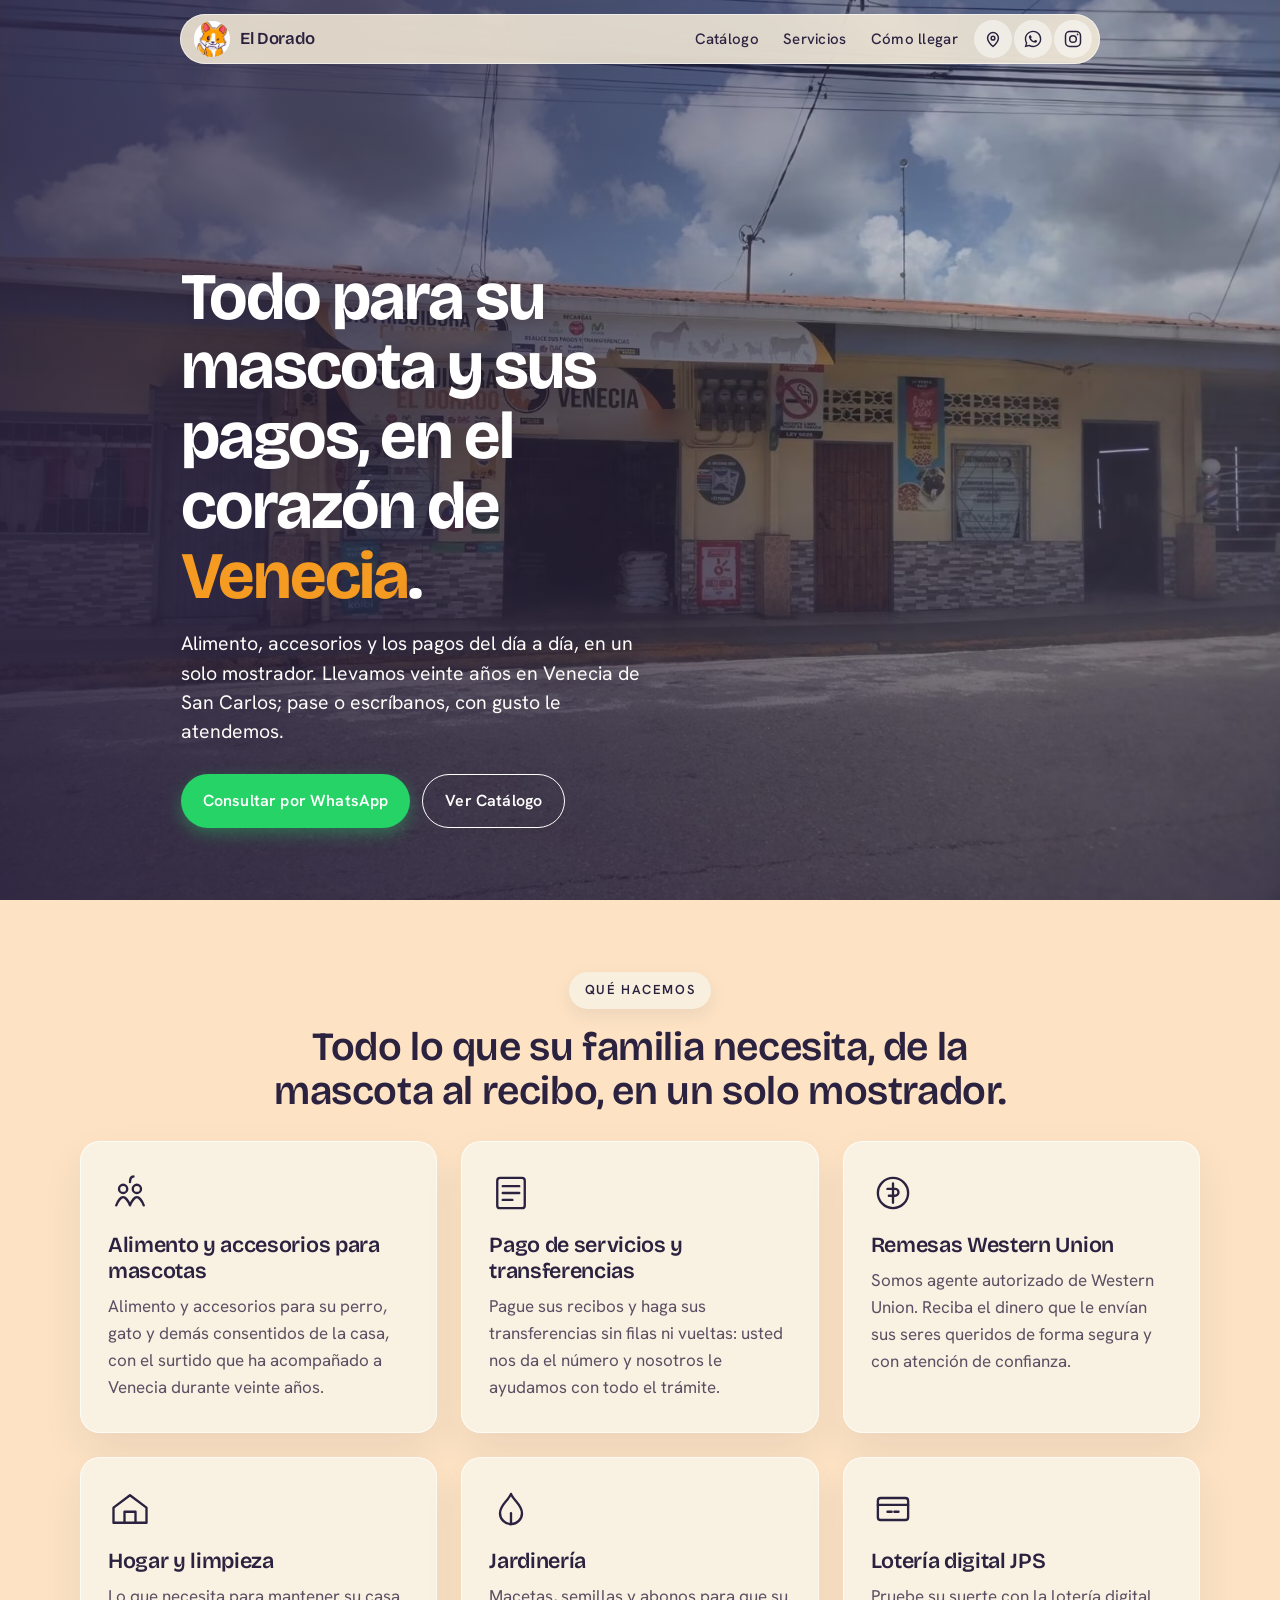
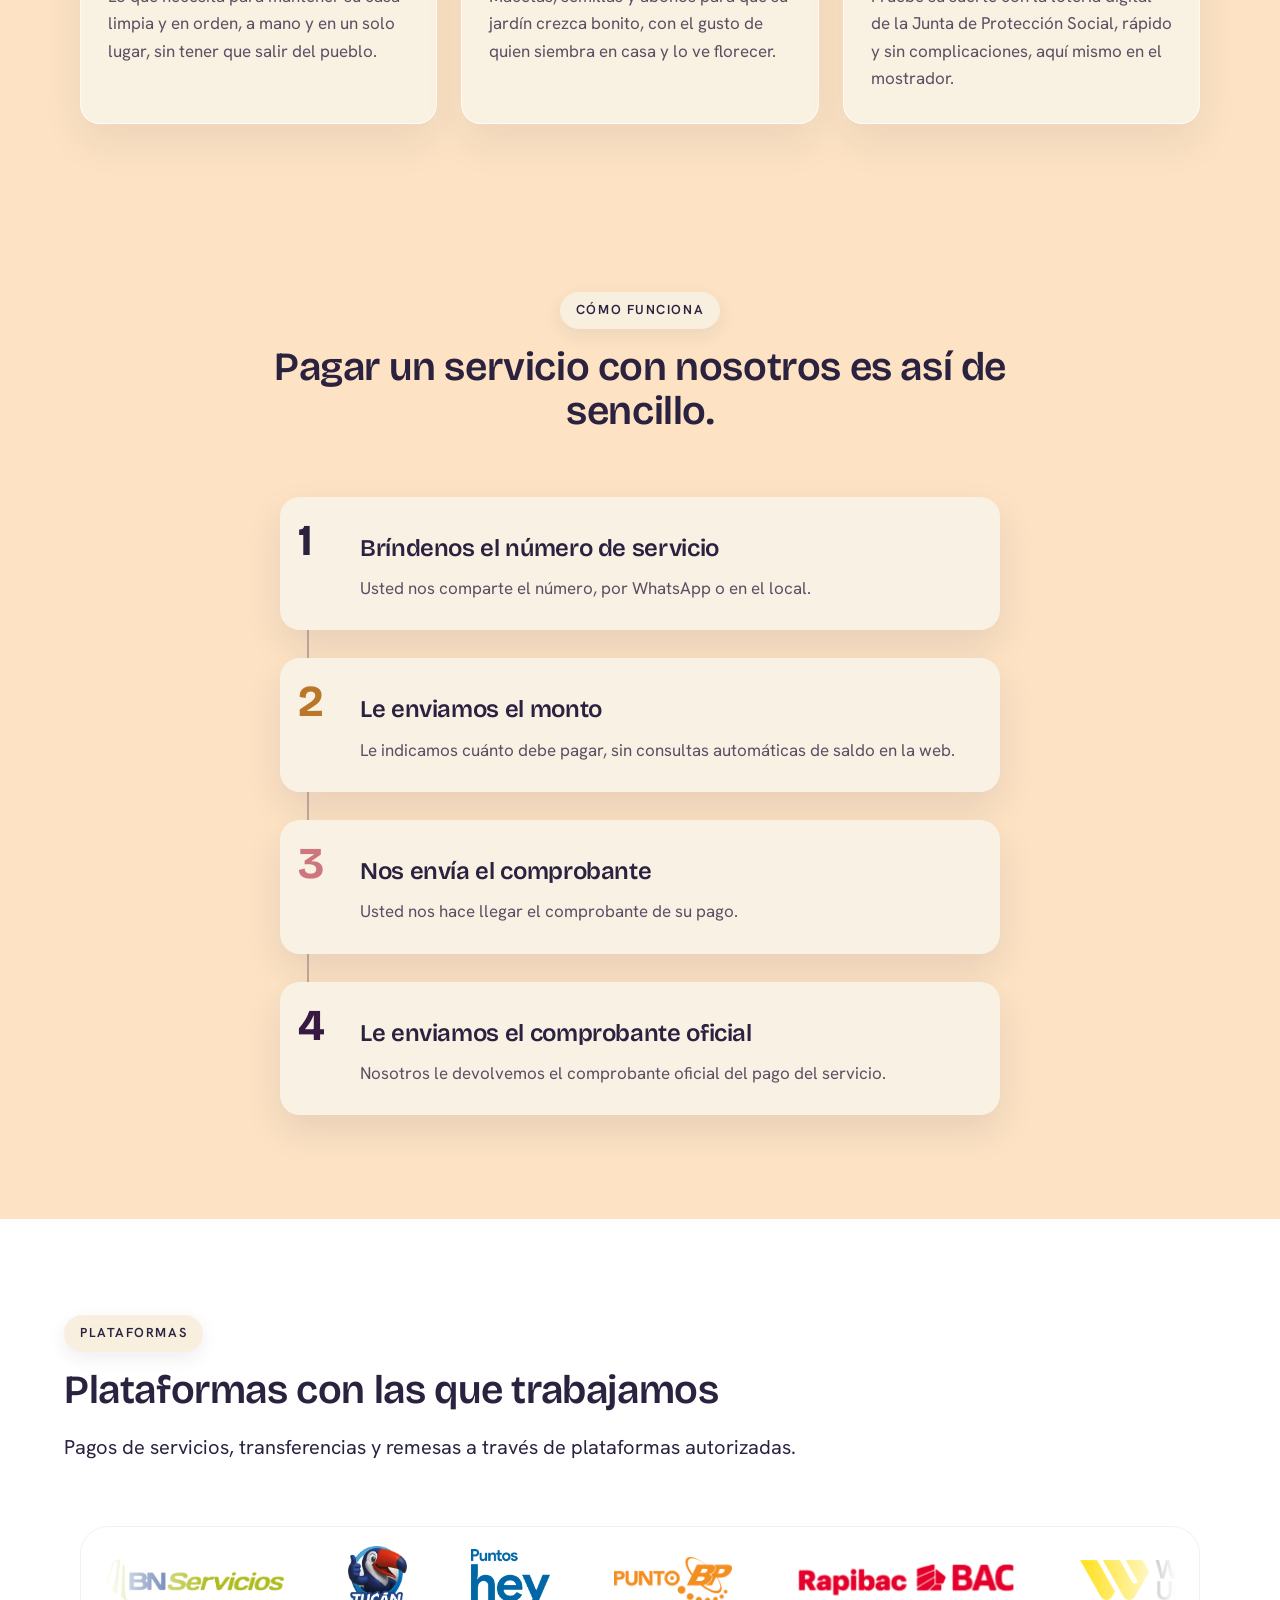
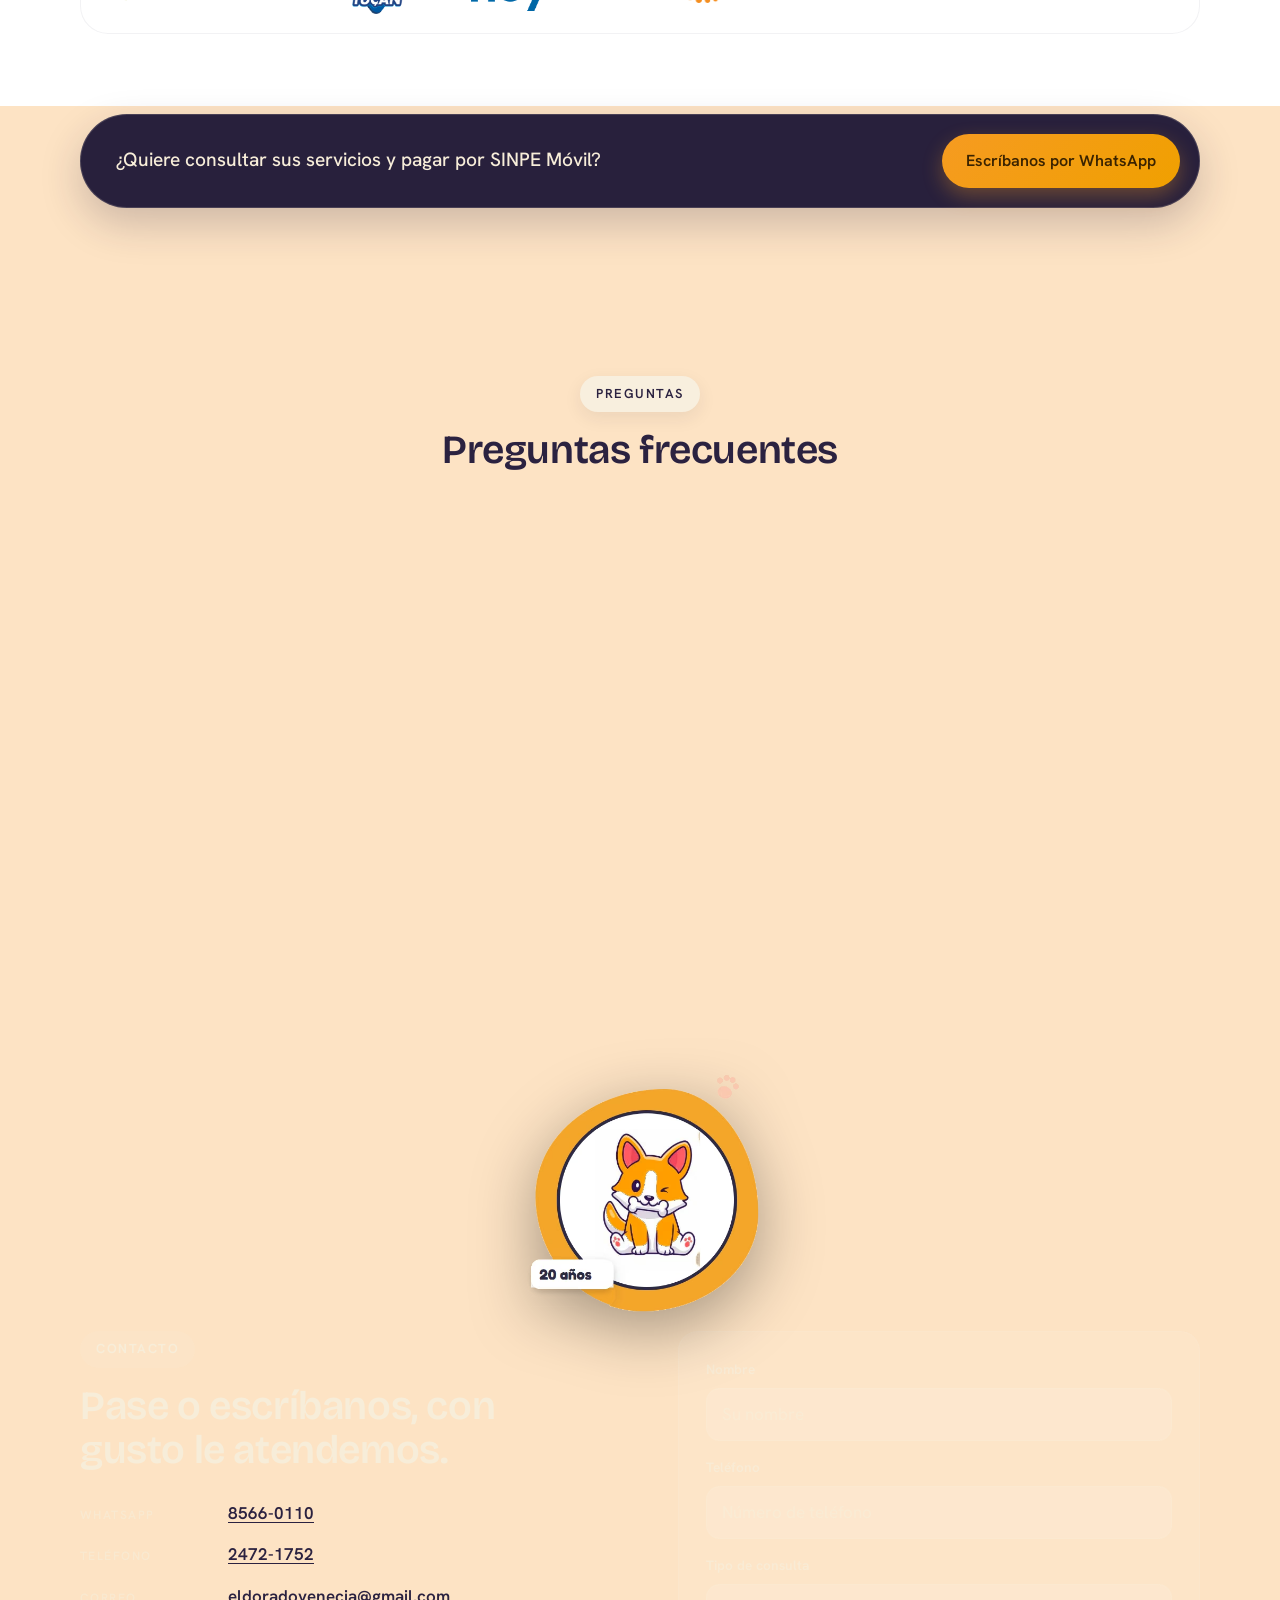
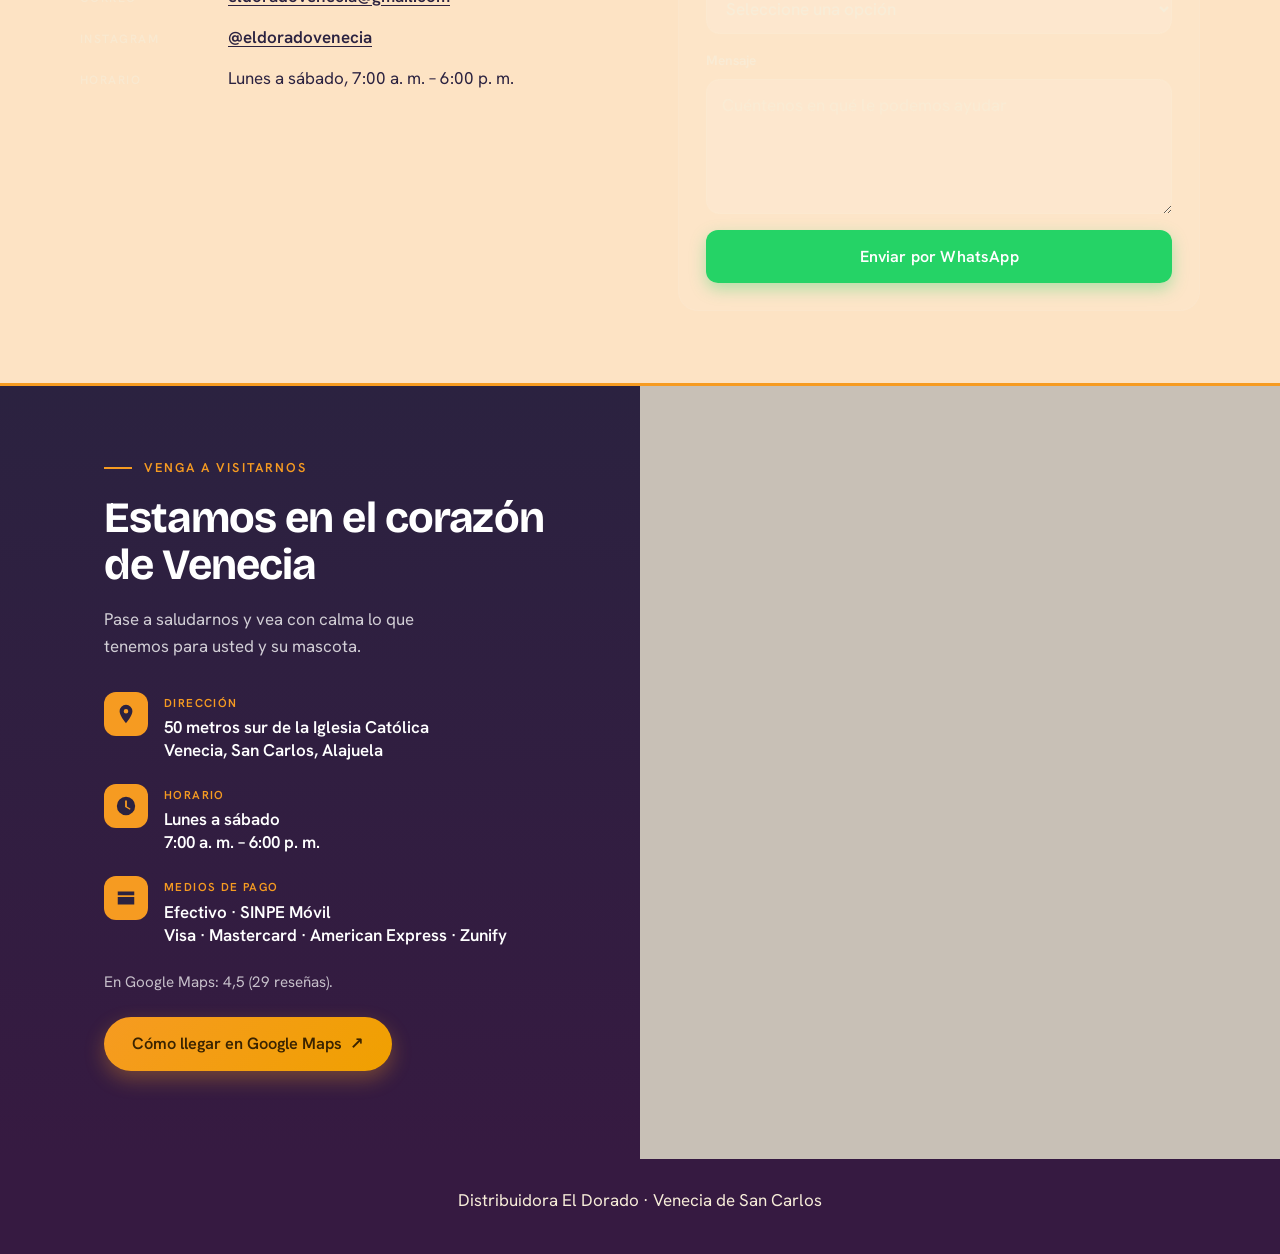
==== commit cff16a86: "Cambia la portada a una sola pantalla, el cielo de noche de la Biblioteca y una barra de consulta La" ====
--- a/index.html
+++ b/index.html
@@ -19,7 +19,9 @@
   <div class="sky" aria-hidden="true">
     <div class="sky-grad"></div>
     <div class="sun" id="sun"></div>
-    <div class="stars" id="stars"></div>
+    <div class="stars stars-1"></div>
+    <div class="stars stars-2"></div>
+    <div class="shooting"></div>
   </div>
 
   <header class="nav" id="nav">
@@ -57,23 +59,23 @@
 
   <main id="contenido">
     <section id="inicio" class="hero">
-      <h1 class="sr-only">Distribuidora El Dorado — Venecia de San Carlos</h1>
-      <div class="hero-sticky">
-        <figure class="hero-store">
-          <picture>
-            <source srcset="assets/local-panorama.avif" type="image/avif" />
-            <source srcset="assets/local-panorama.webp" type="image/webp" />
-            <img src="assets/local-panorama.jpg" width="1600" height="720" alt="Fachada de Distribuidora El Dorado en Venecia de San Carlos" fetchpriority="high" decoding="async" />
-          </picture>
-        </figure>
-
-        <p class="hero-hint" data-hero="hint">
-          <span class="hint-line" aria-hidden="true"></span>
-          Baje y conozca todo lo que tenemos para usted.
-        </p>
-        <p class="story" data-hero="s1">Desde hace 20 años,<br />en el corazón de Venecia…</p>
-        <p class="story" data-hero="s2">…cuidamos a quienes<br />más quiere.</p>
-        <p class="story" data-hero="s3">Todo para su mascota, su hogar<br />y sus pagos, en un solo lugar.</p>
+      <!-- Portada: foto provisional (los rótulos del local cambiaron).
+           Para actualizarla, reemplace el trío assets/portada.{avif,webp,jpg}. -->
+      <div class="hero-bg">
+        <picture>
+          <source srcset="assets/portada.avif" type="image/avif" />
+          <source srcset="assets/portada.webp" type="image/webp" />
+          <img src="assets/portada.jpg" width="1600" height="1200" alt="Fachada de Distribuidora El Dorado en Venecia de San Carlos" fetchpriority="high" decoding="async" />
+        </picture>
+      </div>
+      <div class="hero-copy">
+        <h1>Todo para su mascota y sus pagos, en el corazón de <span class="accent">Venecia</span>.</h1>
+        <p class="hero-lead">Alimento, accesorios y los pagos del día a día, en un solo mostrador. Llevamos veinte años en Venecia de San Carlos; pase o escríbanos, con gusto le atendemos.</p>
+        <div class="hero-actions">
+          <a class="btn-wa" href="https://wa.me/50685660110" target="_blank" rel="noopener">Consultar por WhatsApp</a>
+          <!-- TODO: cuando exista la página de catálogo, cambiar este href. -->
+          <a class="btn-hero-alt" href="#que-hacemos">Ver Catálogo</a>
+        </div>
       </div>
     </section>
 
@@ -273,6 +275,14 @@
             </ul>
           </div>
         </div>
+      </div>
+    </section>
+
+
+    <section class="cta-wrap" aria-label="Consulta de pagos por SINPE Móvil">
+      <div class="cta-bar">
+        <p class="cta-text">¿Quiere consultar sus servicios y pagar por SINPE Móvil?</p>
+        <a class="btn-cta" href="https://wa.me/50685660110" target="_blank" rel="noopener">Escríbanos por WhatsApp</a>
       </div>
     </section>
 
@@ -417,5 +427,6 @@
   </footer>
 
   <script src="script.js"></script>
+  <script src="cielo.js"></script>
 </body>
 </html>
--- a/styles.css
+++ b/styles.css
@@ -80,6 +80,9 @@
     linear-gradient(180deg, var(--sky-top) 0%, var(--sky-bot) 72%);
   transition: background 80ms linear;
 }
+body.is-night .sky-grad {
+  background: linear-gradient(180deg, var(--sky-top) 0%, var(--sky-bot) 72%);
+}
 .sun {
   position: absolute;
   width: 18vw;
@@ -97,24 +100,66 @@
   transform: translate(-50%, -50%);
   box-shadow: 0 0 80px 20px color-mix(in srgb, var(--sun) 45%, transparent);
 }
+/* Estrellas y estrella fugaz de la Biblioteca (sin luna). Solo de noche. */
+body.is-night .sun { opacity: 0; visibility: hidden; }
+.stars, .shooting { display: none; }
+body.is-night .stars, body.is-night .shooting { display: block; }
 .stars {
   position: absolute;
+  inset: -10px;
+  background-repeat: repeat;
+  animation: twinkle 4.5s ease-in-out infinite alternate;
+}
+.stars-1 {
+  background-size: 340px 300px;
+  background-image:
+    radial-gradient(1.4px 1.4px at 20px 30px, #fff 50%, transparent 51%),
+    radial-gradient(1px 1px at 120px 80px, #dfe8ff 50%, transparent 51%),
+    radial-gradient(1.6px 1.6px at 260px 40px, #fff 50%, transparent 51%),
+    radial-gradient(1px 1px at 300px 190px, #cfdcff 50%, transparent 51%),
+    radial-gradient(1.2px 1.2px at 70px 220px, #fff 50%, transparent 51%),
+    radial-gradient(1px 1px at 190px 260px, #e8e0ff 50%, transparent 51%),
+    radial-gradient(1.3px 1.3px at 160px 150px, #fff 50%, transparent 51%);
+}
+.stars-2 {
+  background-size: 520px 460px;
+  animation-duration: 7s;
+  animation-delay: -3s;
+  background-image:
+    radial-gradient(2px 2px at 60px 90px, #fff 45%, rgba(180, 200, 255, .25) 60%, transparent 70%),
+    radial-gradient(2.4px 2.4px at 400px 60px, #ffe9f4 45%, rgba(255, 180, 220, .25) 60%, transparent 70%),
+    radial-gradient(1.8px 1.8px at 300px 330px, #fff 45%, rgba(180, 200, 255, .25) 60%, transparent 70%),
+    radial-gradient(2.2px 2.2px at 470px 400px, #e3f1ff 45%, rgba(160, 200, 255, .25) 60%, transparent 70%),
+    radial-gradient(1.6px 1.6px at 150px 380px, #fff 45%, transparent 70%);
+}
+@keyframes twinkle { from { opacity: .4; } to { opacity: 1; } }
+.shooting {
+  position: absolute;
+  top: 14vh;
+  left: -200px;
+  width: 160px;
+  height: 2px;
+  border-radius: 2px;
+  background: linear-gradient(90deg, transparent, rgba(255, 255, 255, .9));
+  transform: rotate(18deg);
+  animation: shoot 14s ease-in 3s infinite;
+  opacity: 0;
+}
+@keyframes shoot {
+  0% { opacity: 0; transform: translate(0, 0) rotate(18deg); }
+  2% { opacity: 1; }
+  9% { opacity: 0; transform: translate(70vw, 23vw) rotate(18deg); }
+  100% { opacity: 0; transform: translate(70vw, 23vw) rotate(18deg); }
+}
+.cielo-canvas {
+  position: absolute;
   inset: 0;
-  opacity: calc(var(--night) * 0.95);
-  background-image:
-    radial-gradient(1.5px 1.5px at 12% 18%, var(--luna) 50%, transparent 51%),
-    radial-gradient(1.2px 1.2px at 28% 32%, var(--luna) 50%, transparent 51%),
-    radial-gradient(1.6px 1.6px at 46% 14%, #fff 50%, transparent 51%),
-    radial-gradient(1px 1px at 63% 28%, var(--luna) 50%, transparent 51%),
-    radial-gradient(1.4px 1.4px at 81% 16%, #fff 50%, transparent 51%),
-    radial-gradient(1px 1px at 88% 38%, var(--luna) 50%, transparent 51%),
-    radial-gradient(1.5px 1.5px at 18% 58%, var(--luna) 50%, transparent 51%),
-    radial-gradient(1px 1px at 35% 48%, #fff 50%, transparent 51%),
-    radial-gradient(1.3px 1.3px at 72% 62%, var(--luna) 50%, transparent 51%),
-    radial-gradient(1.1px 1.1px at 91% 72%, var(--luna) 50%, transparent 51%),
-    radial-gradient(1px 1px at 8% 80%, #fff 50%, transparent 51%),
-    radial-gradient(1.4px 1.4px at 55% 8%, var(--luna) 50%, transparent 51%);
-}
+  display: block;
+  pointer-events: none;
+  opacity: 0;
+}
+body.is-night .cielo-canvas { opacity: 1; }
+.cielo-on body.is-night .stars { display: none !important; }
 
 /* -------- Pastilla -------- */
 .nav {
@@ -293,100 +338,93 @@
 body.is-night .section--night .lead { color: var(--crema); }
 body.is-night .section--dusk h2 { color: var(--crema); }
 
-/* -------- Hero -------- */
+/* -------- Hero (una sola pantalla, sin scroll-jacking) -------- */
 .hero {
   position: relative;
-  height: 480vh;
-}
-.hero-sticky {
-  position: sticky;
-  top: 0;
-  height: 100vh;
-  height: 100svh;
+  min-height: 100vh;
+  min-height: 100svh;
+  display: flex;
+  align-items: flex-end;
   overflow: hidden;
 }
-.hero-hint, .story {
-  position: absolute;
-  left: 50%;
-  width: min(90vw, 760px);
-  margin: 0;
-  text-align: center;
-  transform: translate(-50%, 0);
-  opacity: 0;
-  pointer-events: none;
-}
-.hero-hint {
-  bottom: calc(18px + env(safe-area-inset-bottom, 0px));
-  z-index: 3;
-  font-size: 1rem;
-  line-height: 1.4;
-  color: #fff;
-  text-shadow: 0 1px 10px rgba(43, 34, 64, .55);
-  display: flex;
-  flex-direction: column;
-  align-items: center;
-  gap: 10px;
-}
-.hint-line {
-  width: 1px;
-  height: 36px;
-  background: #fff;
-  opacity: .7;
-  animation: hint-pulse 2s var(--ease) infinite;
-}
-@keyframes hint-pulse {
-  0%, 100% { transform: scaleY(.6); opacity: .3; }
-  50% { transform: scaleY(1); opacity: .7; }
-}
-.story {
-  left: 50%;
-  width: min(86vw, 760px);
-  bottom: 48vh;
-  z-index: 2;
-  font-family: var(--f-display);
-  font-weight: 700;
-  font-size: clamp(2rem, 5.4vw, 4rem);
-  line-height: 1.05;
-  letter-spacing: -0.02em;
-  color: var(--navy);
-  text-shadow: 0 2px 24px color-mix(in srgb, var(--dia-sup) 90%, transparent);
-}
-.story[data-hero="s1"] { opacity: 1; }
-.story::before {
-  content: "";
-  position: absolute;
-  inset: -18% -8%;
-  z-index: -1;
-  border-radius: 50%;
-  background: radial-gradient(closest-side, color-mix(in srgb, var(--dia-sup) 92%, transparent), transparent 72%);
-}
-
-/* -------- Portada: fachada panorámica -------- */
-.hero-store {
-  position: absolute;
-  left: 0;
-  right: 0;
-  bottom: 0;
-  z-index: 1;
-  height: min(46vh, 480px);
-  margin: 0;
-  pointer-events: none;
-}
-.hero-store picture,
-.hero-store img {
+.hero-bg {
+  position: absolute;
+  inset: 0;
+  z-index: 0;
+}
+.hero-bg picture, .hero-bg img {
   width: 100%;
   height: 100%;
   object-fit: cover;
-  object-position: center 48%;
-}
-.hero-store::after {
+  object-position: center 52%;
+}
+.hero-bg::after {
   content: "";
   position: absolute;
-  inset: auto 0 0 0;
-  height: 36%;
-  background: linear-gradient(to top, rgba(43, 34, 64, .62), rgba(43, 34, 64, .18) 45%, transparent);
+  inset: 0;
+  background:
+    linear-gradient(90deg, rgba(43, 34, 64, .78) 0%, rgba(43, 34, 64, .48) 46%, rgba(43, 34, 64, .18) 78%),
+    linear-gradient(180deg, rgba(43, 34, 64, .28) 0%, transparent 28%, rgba(43, 34, 64, .55) 100%);
   pointer-events: none;
-  z-index: 1;
+}
+.hero-copy {
+  position: relative;
+  z-index: 2;
+  width: min(100%, 1120px);
+  margin: 0 auto;
+  padding: 0 clamp(24px, 6vw, 80px) clamp(48px, 8vh, 88px);
+  max-width: 720px;
+  margin-left: max(24px, calc((100vw - 1120px) / 2 + 24px));
+  margin-right: auto;
+  color: #fff;
+}
+.hero-copy h1 {
+  margin: 0;
+  font-family: var(--f-display);
+  font-weight: 700;
+  font-size: clamp(2.15rem, 5.2vw, 4.15rem);
+  line-height: 1.05;
+  letter-spacing: -0.03em;
+  color: #fff;
+  text-shadow: 0 2px 24px rgba(43, 34, 64, .35);
+}
+.hero-copy .accent {
+  color: var(--naranja);
+  font-style: normal;
+}
+.hero-lead {
+  margin: 18px 0 0;
+  max-width: 42ch;
+  font-size: clamp(1.05rem, 1.8vw, 1.22rem);
+  line-height: 1.5;
+  color: color-mix(in srgb, #fff 88%, var(--crema));
+  text-shadow: 0 1px 12px rgba(43, 34, 64, .4);
+}
+.hero-actions {
+  display: flex;
+  flex-wrap: wrap;
+  gap: 12px;
+  margin-top: 28px;
+}
+.hero-actions .btn-wa { padding: 13px 22px; font-size: 16px; }
+.btn-hero-alt {
+  display: inline-flex;
+  align-items: center;
+  justify-content: center;
+  padding: 13px 22px;
+  border-radius: 999px;
+  border: 1.5px solid #fff;
+  color: #fff;
+  background: transparent;
+  text-decoration: none;
+  font-weight: 600;
+  font-size: 16px;
+  letter-spacing: .01em;
+  transition: background .15s ease, transform .15s var(--ease);
+}
+.btn-hero-alt:hover {
+  background: color-mix(in srgb, #fff 14%, transparent);
+  transform: translateY(-1px);
 }
 
 /* -------- Mascota flotante (antes de Contacto) -------- */
@@ -490,18 +528,25 @@
 .step:nth-child(3) .step-num { color: color-mix(in srgb, var(--salmon) 80%, var(--navy)); }
 .step:nth-child(4) .step-num { color: var(--navy-2); }
 
-/* -------- Logos (estilo v2: pasarela + gris, color al hover/foco/tap) -------- */
-.section--logos { padding-bottom: 72px; }
+/* -------- Logos (fondo blanco, colores oficiales) -------- */
+.section--logos {
+  padding-bottom: 72px;
+  background: #fff;
+}
+.section--logos .section-head h2,
+.section--logos .lead { color: var(--navy); }
+.section--logos .eyebrow {
+  background: color-mix(in srgb, var(--crema) 88%, #fff);
+  color: var(--navy);
+}
 .logo-band {
   max-width: 1120px;
   margin: 8px auto 0;
   padding: 8px 24px;
   border-radius: 28px;
   overflow: hidden;
-  background: color-mix(in srgb, var(--crema) 92%, #fff);
-  box-shadow:
-    inset 0 0 0 1px color-mix(in srgb, var(--navy) 7%, transparent),
-    0 8px 24px color-mix(in srgb, var(--navy) 10%, transparent);
+  background: #fff;
+  box-shadow: inset 0 0 0 1px color-mix(in srgb, var(--navy) 6%, transparent);
 }
 .marquee {
   overflow: hidden;
@@ -531,7 +576,6 @@
   justify-content: center;
   height: 72px;
   outline: none;
-  cursor: pointer;
 }
 .plataforma img {
   width: auto;
@@ -539,9 +583,9 @@
   max-height: 44px;
   max-width: 148px;
   object-fit: contain;
-  filter: grayscale(1) contrast(1.12) brightness(.9);
-  transition: filter .28s var(--ease);
-}
+  filter: none;
+}
+
 .plataforma--bn img { max-height: 42px; max-width: 200px; }
 .plataforma--tucan img { max-height: 68px; max-width: 72px; }
 .plataforma--hey img { max-height: 62px; max-width: 80px; }
@@ -552,14 +596,59 @@
 .plataforma--liberty img { max-height: 32px; max-width: 176px; }
 .plataforma--claro img { max-height: 44px; max-width: 140px; }
 .plataforma--jps img { max-height: 38px; max-width: 190px; }
-.plataforma:hover img,
-.plataforma:focus-visible img,
-.plataforma.is-color img {
-  filter: none;
-}
 @keyframes logos {
   from { transform: translateX(0); }
   to { transform: translateX(-50%); }
+}
+
+
+/* -------- Barra CTA (SINPE / WhatsApp) -------- */
+.cta-wrap {
+  position: relative;
+  z-index: 1;
+  padding: 8px clamp(16px, 5vw, 64px) 72px;
+  scroll-margin-top: 96px;
+}
+.cta-bar {
+  max-width: 1120px;
+  margin: 0 auto;
+  display: flex;
+  align-items: center;
+  justify-content: space-between;
+  gap: 24px 32px;
+  padding: 20px 20px 20px 36px;
+  border-radius: 999px;
+  background: color-mix(in srgb, var(--navy) 94%, #000);
+  box-shadow: inset 0 0 0 1px color-mix(in srgb, var(--crema) 16%, transparent),
+    0 16px 40px color-mix(in srgb, var(--navy) 22%, transparent);
+  color: var(--crema);
+}
+.cta-text {
+  margin: 0;
+  font-size: clamp(1.02rem, 1.8vw, 1.2rem);
+  font-weight: 500;
+  line-height: 1.4;
+  color: var(--crema);
+}
+.btn-cta {
+  flex: none;
+  display: inline-flex;
+  align-items: center;
+  justify-content: center;
+  padding: 14px 24px;
+  border-radius: 999px;
+  background: linear-gradient(135deg, var(--naranja), var(--naranja-sol));
+  color: #3a2300;
+  text-decoration: none;
+  font-weight: 600;
+  font-size: 1rem;
+  box-shadow: 0 8px 20px rgba(246, 155, 33, .32);
+  transition: transform .15s var(--ease), box-shadow .15s var(--ease);
+  white-space: nowrap;
+}
+.btn-cta:hover {
+  transform: translateY(-2px);
+  box-shadow: 0 12px 26px rgba(246, 155, 33, .42);
 }
 
 /* -------- FAQ -------- */
@@ -846,13 +935,6 @@
 }
 .nav.is-night :focus-visible { outline-color: var(--luna); }
 
-@media (max-width: 1180px) and (min-width: 761px) {
-  .story {
-    left: 50%;
-    width: min(80vw, 640px);
-    bottom: 48vh;
-  }
-}
 
 @media (max-width: 900px) {
   .cards { grid-template-columns: 1fr; }
@@ -894,14 +976,23 @@
     pointer-events: auto;
   }
   .nav-burger { display: grid; color: inherit; }
-  .hero { height: 400vh; }
-  .story {
-    left: 50%;
-    width: min(90vw, 760px);
-    font-size: 2.1rem;
-    bottom: 48vh;
+  .hero-copy {
+    max-width: none;
+    margin-left: 0;
+    margin-right: 0;
+    padding: 0 20px calc(28px + env(safe-area-inset-bottom, 0px));
   }
-  .hero-store { height: min(34vh, 280px); }
+  .hero-copy h1 { font-size: 2.15rem; }
+  .hero-actions { flex-direction: column; align-items: stretch; }
+  .hero-actions .btn-wa, .btn-hero-alt { width: 100%; }
+  .cta-bar {
+    flex-direction: column;
+    align-items: stretch;
+    text-align: center;
+    border-radius: 28px;
+    padding: 24px 20px;
+  }
+  .btn-cta { width: 100%; }
   .section--night { padding-top: 28px; padding-bottom: 56px; }
   .mascot-float img { width: min(58vw, 220px); }
   .visit-grid { grid-template-columns: 1fr; min-height: 0; }
@@ -930,16 +1021,16 @@
   .plataforma--liberty img { max-height: 28px; max-width: 156px; }
   .plataforma--claro img { max-height: 38px; max-width: 124px; }
   .plataforma--jps img { max-height: 34px; max-width: 168px; }
-  .hero-hint { bottom: calc(16px + env(safe-area-inset-bottom, 0px)); padding-inline: 16px; }
 }
 
 
 @media (prefers-reduced-motion: reduce) {
   html { scroll-behavior: auto; }
-  .hint-line, .marquee-track, .reveal.is-in, .nav, .btn-wa, .btn-maps, .sun, .mascot-float img {
+  .hint-line, .marquee-track, .reveal.is-in, .nav, .btn-wa, .btn-maps, .btn-cta, .btn-hero-alt, .sun, .mascot-float img, .stars, .shooting {
     animation: none !important;
     transition: none !important;
   }
+  .shooting { opacity: 0 !important; }
   .reveal.is-waiting { opacity: 1; transform: none; }
   .marquee-track {
     animation: none !important;
@@ -955,8 +1046,4 @@
     mask-image: none;
     -webkit-mask-image: none;
   }
-  .plataforma img { filter: grayscale(1) opacity(.75); }
-  .plataforma:hover img,
-  .plataforma:focus-visible img,
-  .plataforma.is-color img { filter: none; }
-}
+}
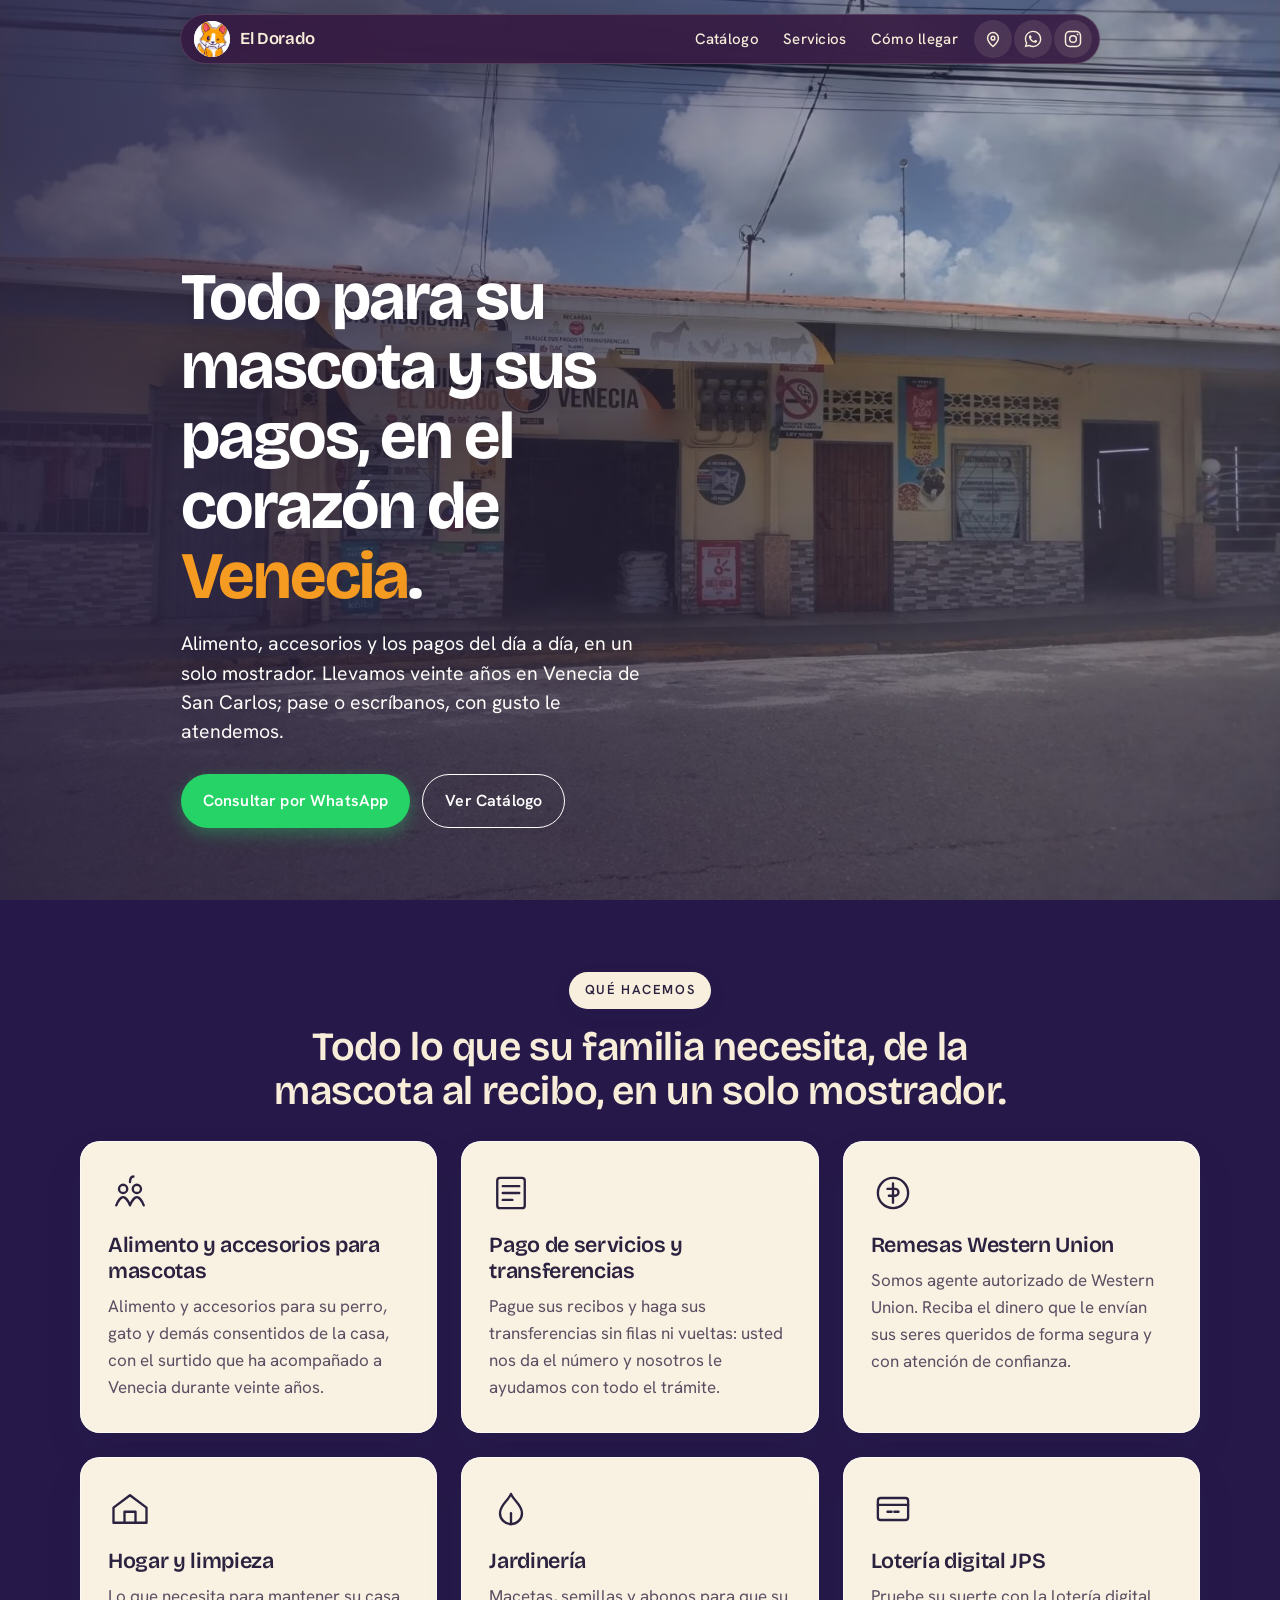
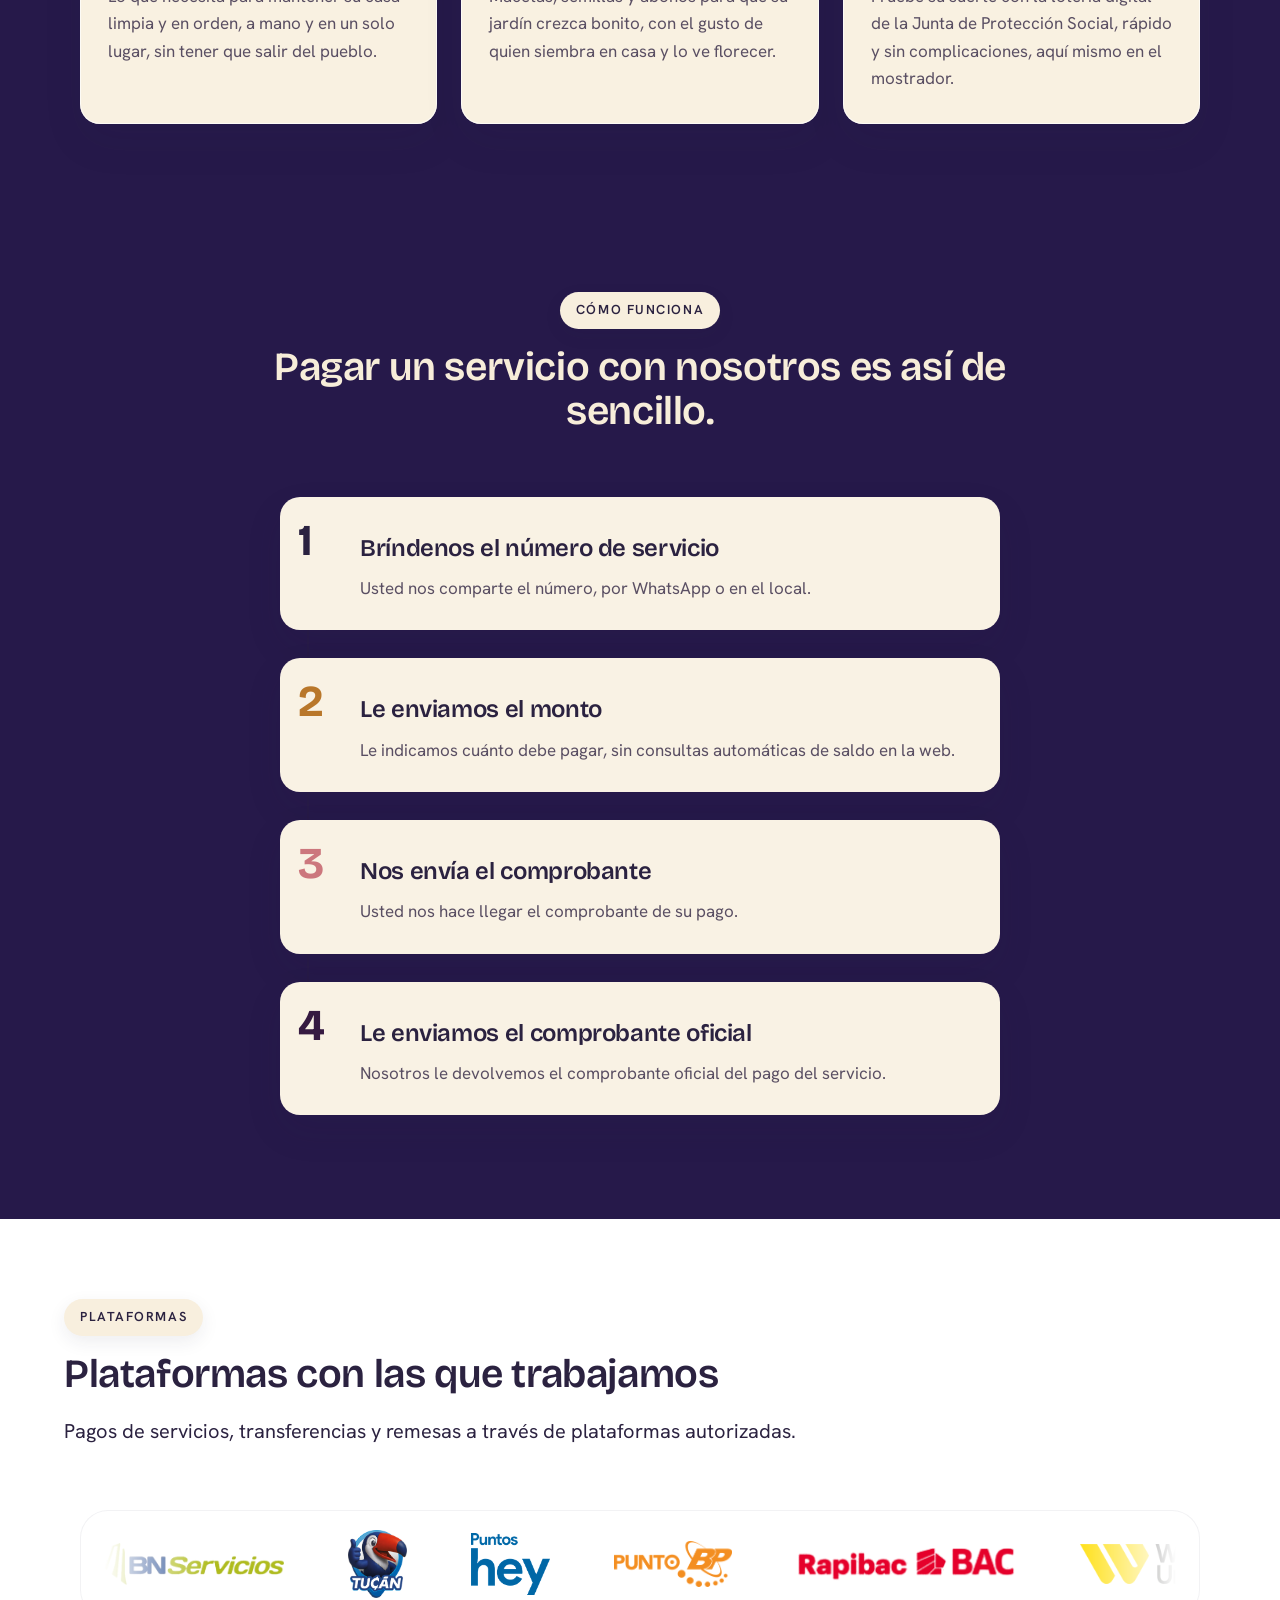
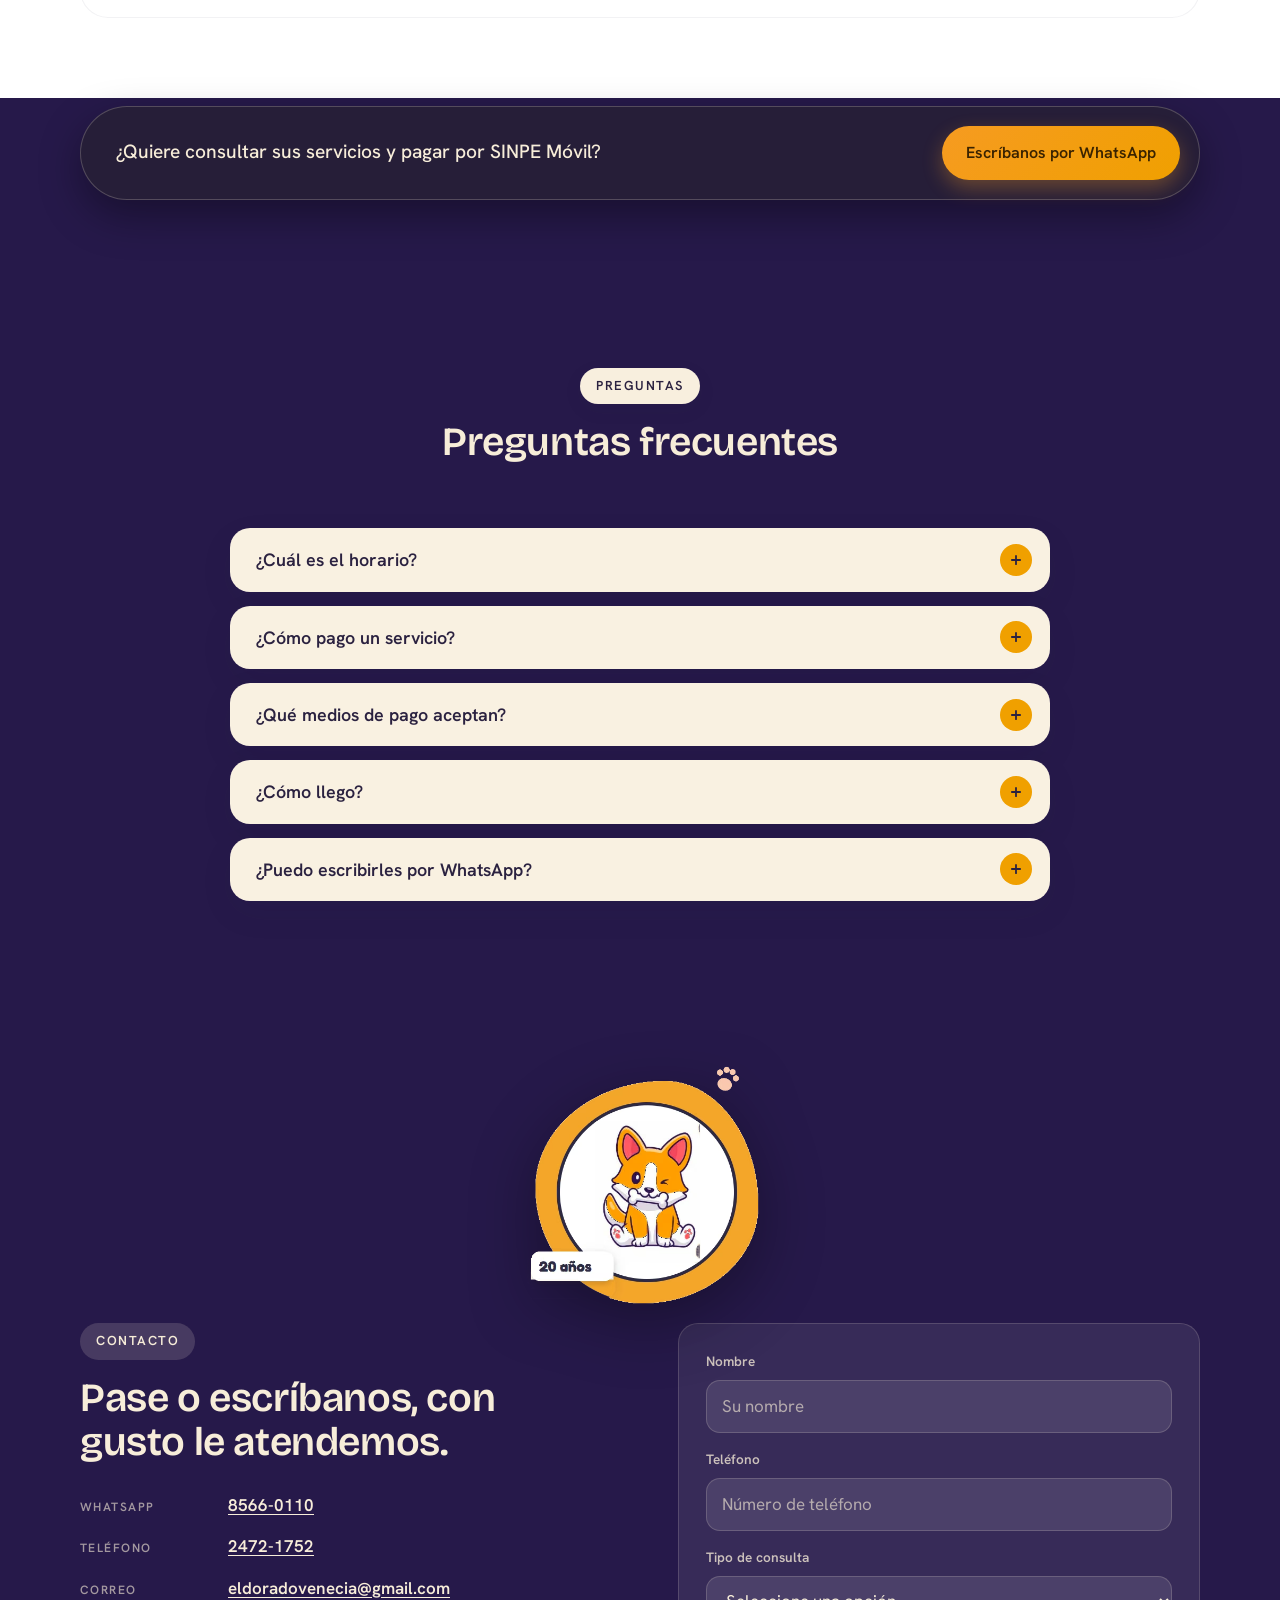
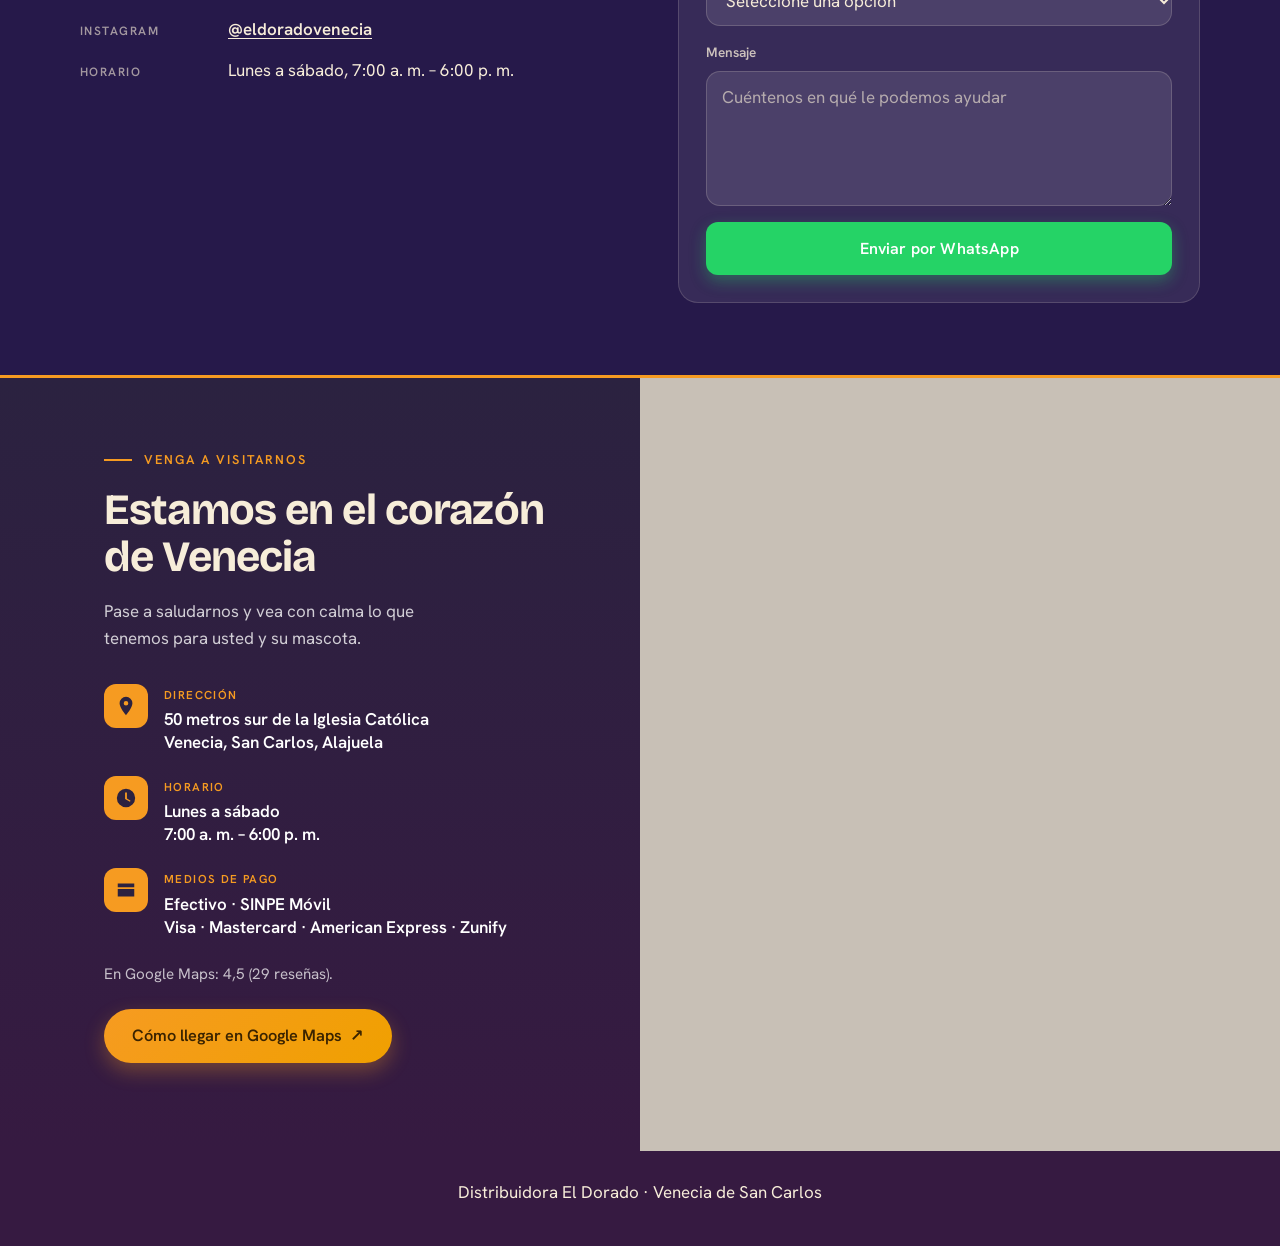
==== commit f84579f8: "Quita la transición día–atardecer–noche: toda la página queda de noche, salvo Plataformas" ====
--- a/index.html
+++ b/index.html
@@ -4,7 +4,7 @@
   <meta charset="UTF-8" />
   <meta name="viewport" content="width=device-width, initial-scale=1, viewport-fit=cover" />
   <meta name="robots" content="noindex, nofollow" />
-  <meta name="theme-color" content="#FDF6E9" />
+  <meta name="theme-color" content="#0a0f2c" />
   <title>Distribuidora El Dorado · Venecia de San Carlos</title>
   <meta name="description" content="Distribuidora El Dorado en Venecia de San Carlos: alimento y accesorios para su mascota, y también sus pagos del día a día. Pase o escríbanos; con gusto le atendemos." />
   <link rel="icon" href="assets/mascota.jpg" type="image/jpeg" />
@@ -13,18 +13,17 @@
   <link href="https://fonts.googleapis.com/css2?family=Bricolage+Grotesque:opsz,wght@12..96,600;12..96,700&family=Hanken+Grotesk:wght@400;500;600&display=swap" rel="stylesheet" />
   <link rel="stylesheet" href="styles.css" />
 </head>
-<body>
+<body class="is-night">
   <a class="skip" href="#contenido">Saltar al contenido</a>
 
   <div class="sky" aria-hidden="true">
     <div class="sky-grad"></div>
-    <div class="sun" id="sun"></div>
     <div class="stars stars-1"></div>
     <div class="stars stars-2"></div>
     <div class="shooting"></div>
   </div>
 
-  <header class="nav" id="nav">
+  <header class="nav is-night" id="nav">
     <a class="nav-brand" href="#inicio">
       <img src="assets/mascota.jpg" alt="" width="36" height="36" />
       <span>El Dorado</span>
--- a/styles.css
+++ b/styles.css
@@ -14,10 +14,10 @@
   --tarde-glow: #FBC56A;
   --tarde-pill: #FBE9D0;
   --luna: #EAD9B8;
-  --sky-top: var(--dia-sup);
-  --sky-bot: var(--dia-inf);
+  --sky-top: #0a0f2c;
+  --sky-bot: #26194a;
   --sun: var(--naranja-sol);
-  --night: 0;
+  --night: 1;
   --ink: var(--navy);
   --muted: #5a4f63;
   --f-display: "Bricolage Grotesque", "Georgia", serif;
@@ -75,35 +75,10 @@
 .sky-grad {
   position: absolute;
   inset: 0;
-  background:
-    radial-gradient(ellipse 80% 50% at 78% var(--sun-y, 18%), color-mix(in srgb, var(--sun) 55%, transparent), transparent 55%),
-    linear-gradient(180deg, var(--sky-top) 0%, var(--sky-bot) 72%);
-  transition: background 80ms linear;
-}
-body.is-night .sky-grad {
   background: linear-gradient(180deg, var(--sky-top) 0%, var(--sky-bot) 72%);
 }
-.sun {
-  position: absolute;
-  width: 18vw;
-  height: 18vw;
-  min-width: 120px;
-  min-height: 120px;
-  max-width: 220px;
-  max-height: 220px;
-  left: var(--sun-x, 74%);
-  top: var(--sun-y, 12%);
-  border-radius: 50%;
-  background: var(--sun);
-  filter: blur(8px);
-  opacity: 0.85;
-  transform: translate(-50%, -50%);
-  box-shadow: 0 0 80px 20px color-mix(in srgb, var(--sun) 45%, transparent);
-}
-/* Estrellas y estrella fugaz de la Biblioteca (sin luna). Solo de noche. */
-body.is-night .sun { opacity: 0; visibility: hidden; }
-.stars, .shooting { display: none; }
-body.is-night .stars, body.is-night .shooting { display: block; }
+/* Estrellas y estrella fugaz de la Biblioteca (sin luna). Toda la página es de noche. */
+.stars, .shooting { display: block; }
 .stars {
   position: absolute;
   inset: -10px;
@@ -156,10 +131,8 @@
   inset: 0;
   display: block;
   pointer-events: none;
-  opacity: 0;
-}
-body.is-night .cielo-canvas { opacity: 1; }
-.cielo-on body.is-night .stars { display: none !important; }
+}
+.cielo-on .stars { display: none !important; }
 
 /* -------- Pastilla -------- */
 .nav {
@@ -260,7 +233,8 @@
   background: color-mix(in srgb, #fff 50%, transparent);
   transition: transform .15s var(--ease);
 }
-.nav.is-night .nav-icon { color: var(--crema); background: color-mix(in srgb, var(--crema) 10%, transparent); }
+.nav.is-night .nav-icon,
+.nav.is-night .nav-burger { color: var(--crema); background: color-mix(in srgb, var(--crema) 10%, transparent); }
 .nav-icon:hover { transform: translateY(-1px); }
 .nav-burger {
   display: none;
@@ -334,9 +308,11 @@
   line-height: 1.5;
   color: var(--muted);
 }
-body.is-night .section--night h2,
-body.is-night .section--night .lead { color: var(--crema); }
-body.is-night .section--dusk h2 { color: var(--crema); }
+body.is-night h2 { color: var(--crema); }
+body.is-night .lead { color: color-mix(in srgb, var(--crema) 80%, transparent); }
+/* Las tarjetas crema conservan tinta navy para contraste */
+body.is-night .card,
+body.is-night .step { color: var(--navy); }
 
 /* -------- Hero (una sola pantalla, sin scroll-jacking) -------- */
 .hero {
@@ -530,15 +506,20 @@
 
 /* -------- Logos (fondo blanco, colores oficiales) -------- */
 .section--logos {
-  padding-bottom: 72px;
+  padding-top: 80px;
+  padding-bottom: 80px;
   background: #fff;
 }
-.section--logos .section-head h2,
+.section--logos,
+.section--logos h2,
 .section--logos .lead { color: var(--navy); }
 .section--logos .eyebrow {
   background: color-mix(in srgb, var(--crema) 88%, #fff);
   color: var(--navy);
 }
+body.is-night .section--logos,
+body.is-night .section--logos h2,
+body.is-night .section--logos .lead { color: var(--navy); }
 .logo-band {
   max-width: 1120px;
   margin: 8px auto 0;
@@ -618,9 +599,9 @@
   gap: 24px 32px;
   padding: 20px 20px 20px 36px;
   border-radius: 999px;
-  background: color-mix(in srgb, var(--navy) 94%, #000);
-  box-shadow: inset 0 0 0 1px color-mix(in srgb, var(--crema) 16%, transparent),
-    0 16px 40px color-mix(in srgb, var(--navy) 22%, transparent);
+  background: color-mix(in srgb, var(--navy) 88%, #000);
+  box-shadow: inset 0 0 0 1px color-mix(in srgb, var(--crema) 22%, transparent),
+    0 16px 40px rgba(0, 0, 0, .35);
   color: var(--crema);
 }
 .cta-text {
@@ -665,8 +646,8 @@
   color: var(--navy);
 }
 body.is-night .faq-item {
-  background: color-mix(in srgb, var(--navy-2) 72%, var(--crema));
-  color: var(--crema);
+  background: color-mix(in srgb, var(--crema) 78%, #fff);
+  color: var(--navy);
 }
 .faq-item summary {
   list-style: none;
@@ -700,8 +681,8 @@
   color: var(--muted);
 }
 .faq-item a { color: var(--navy); font-weight: 600; }
-body.is-night .faq-item p { color: var(--luna); }
-body.is-night .faq-item a { color: var(--crema); }
+body.is-night .faq-item p { color: var(--muted); }
+body.is-night .faq-item a { color: var(--navy); }
 
 /* -------- Contacto / noche -------- */
 .section--night {
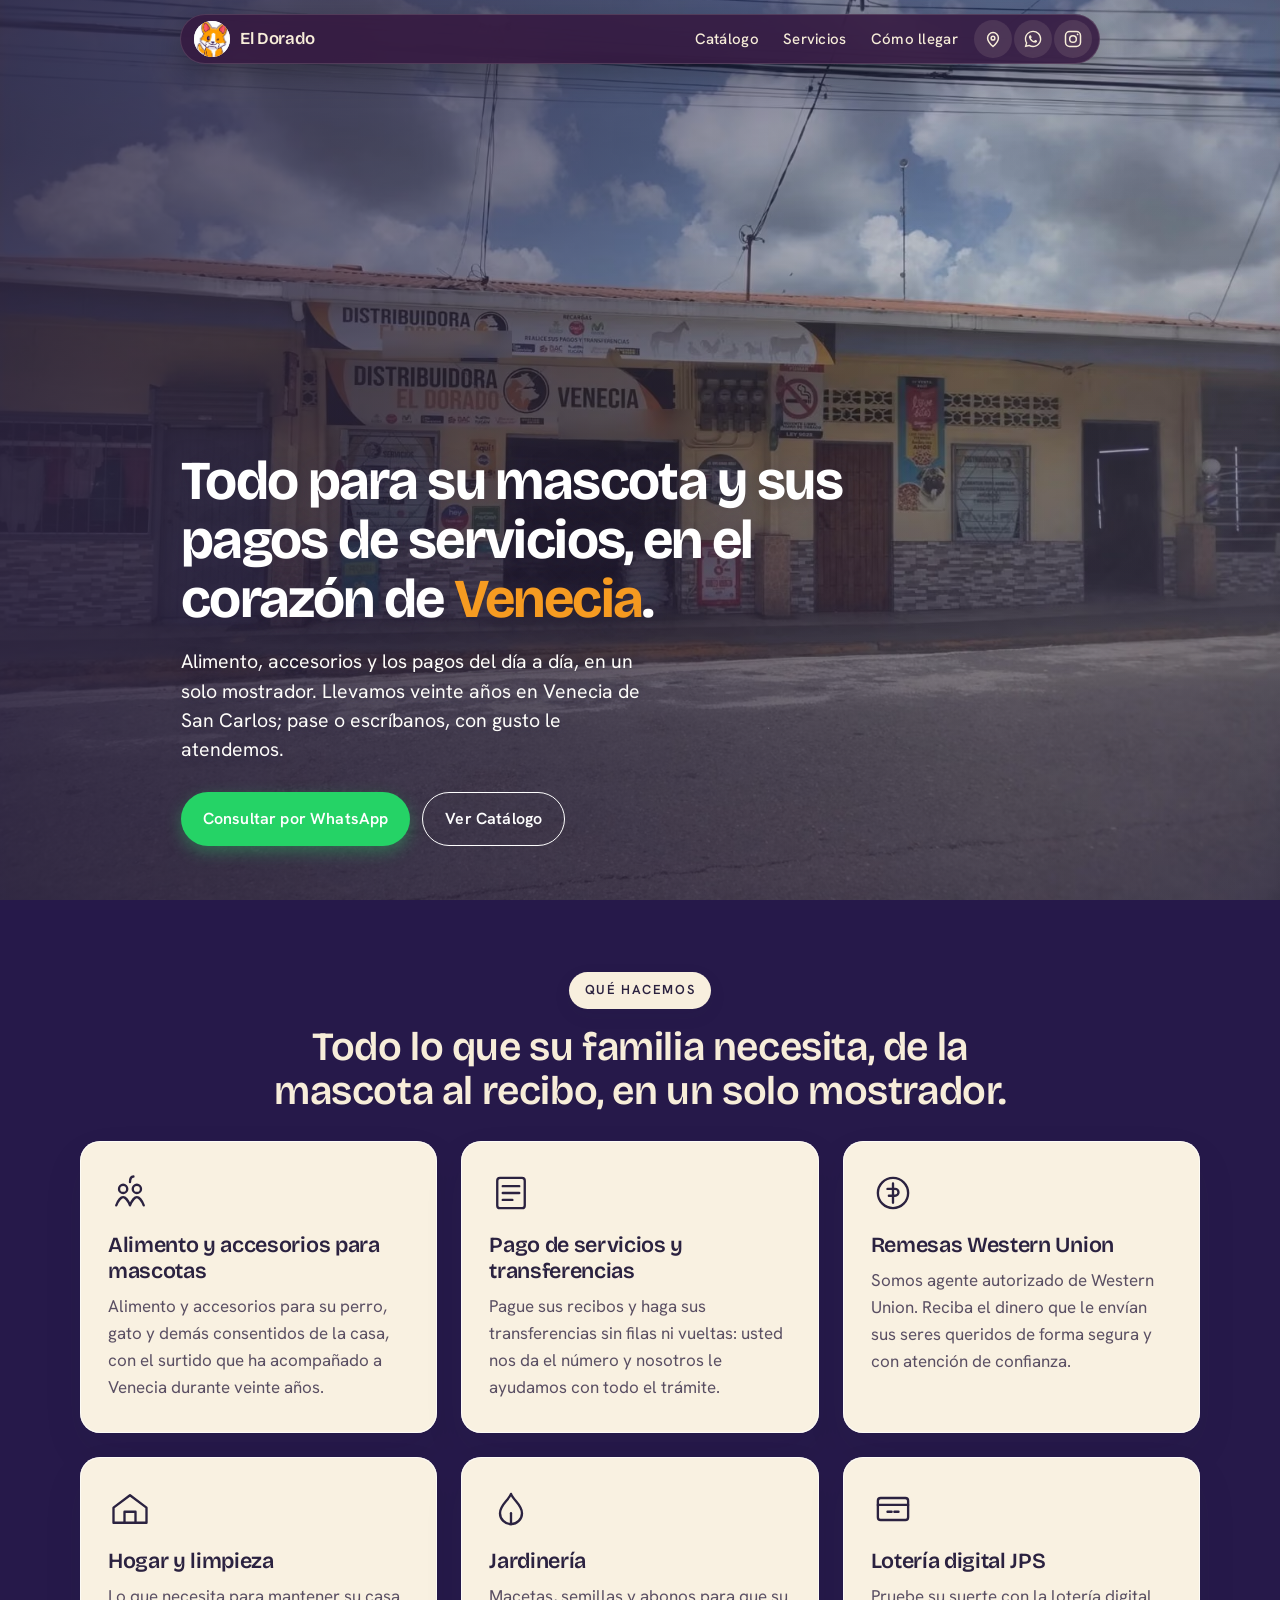
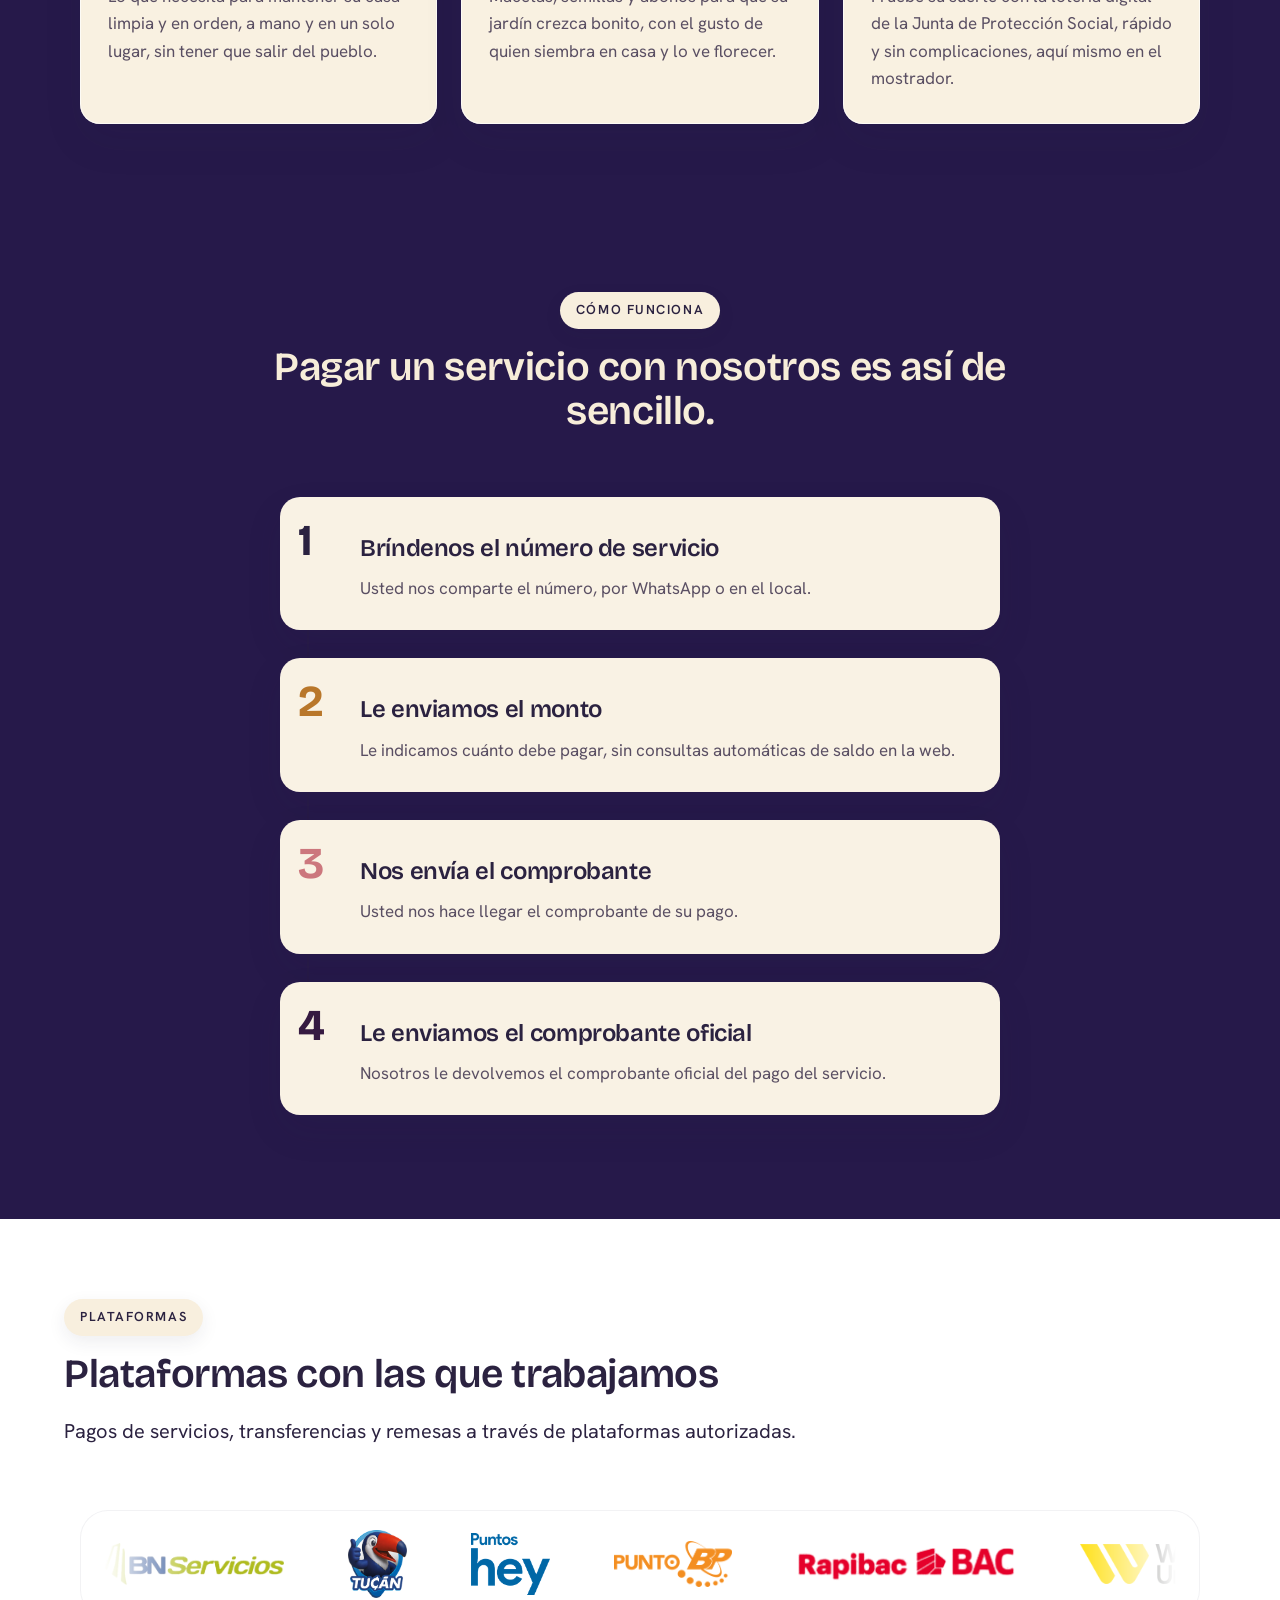
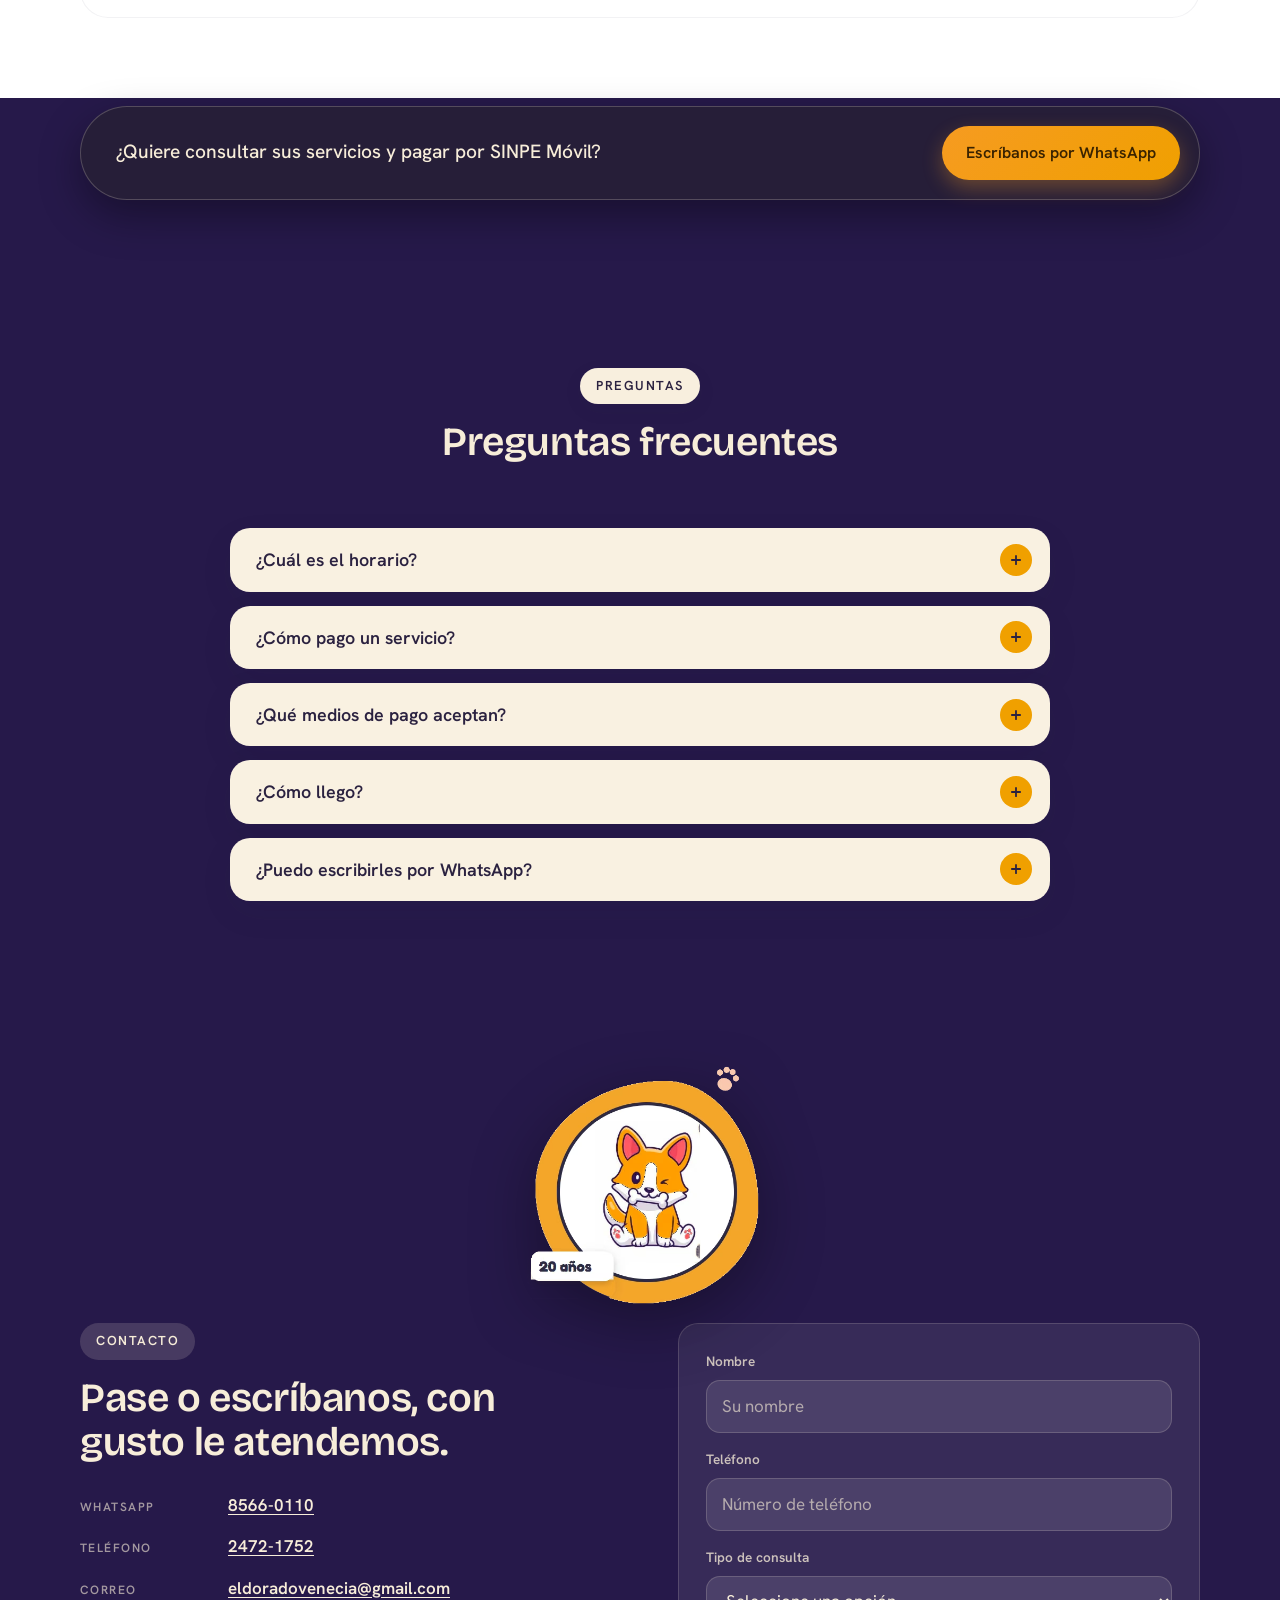
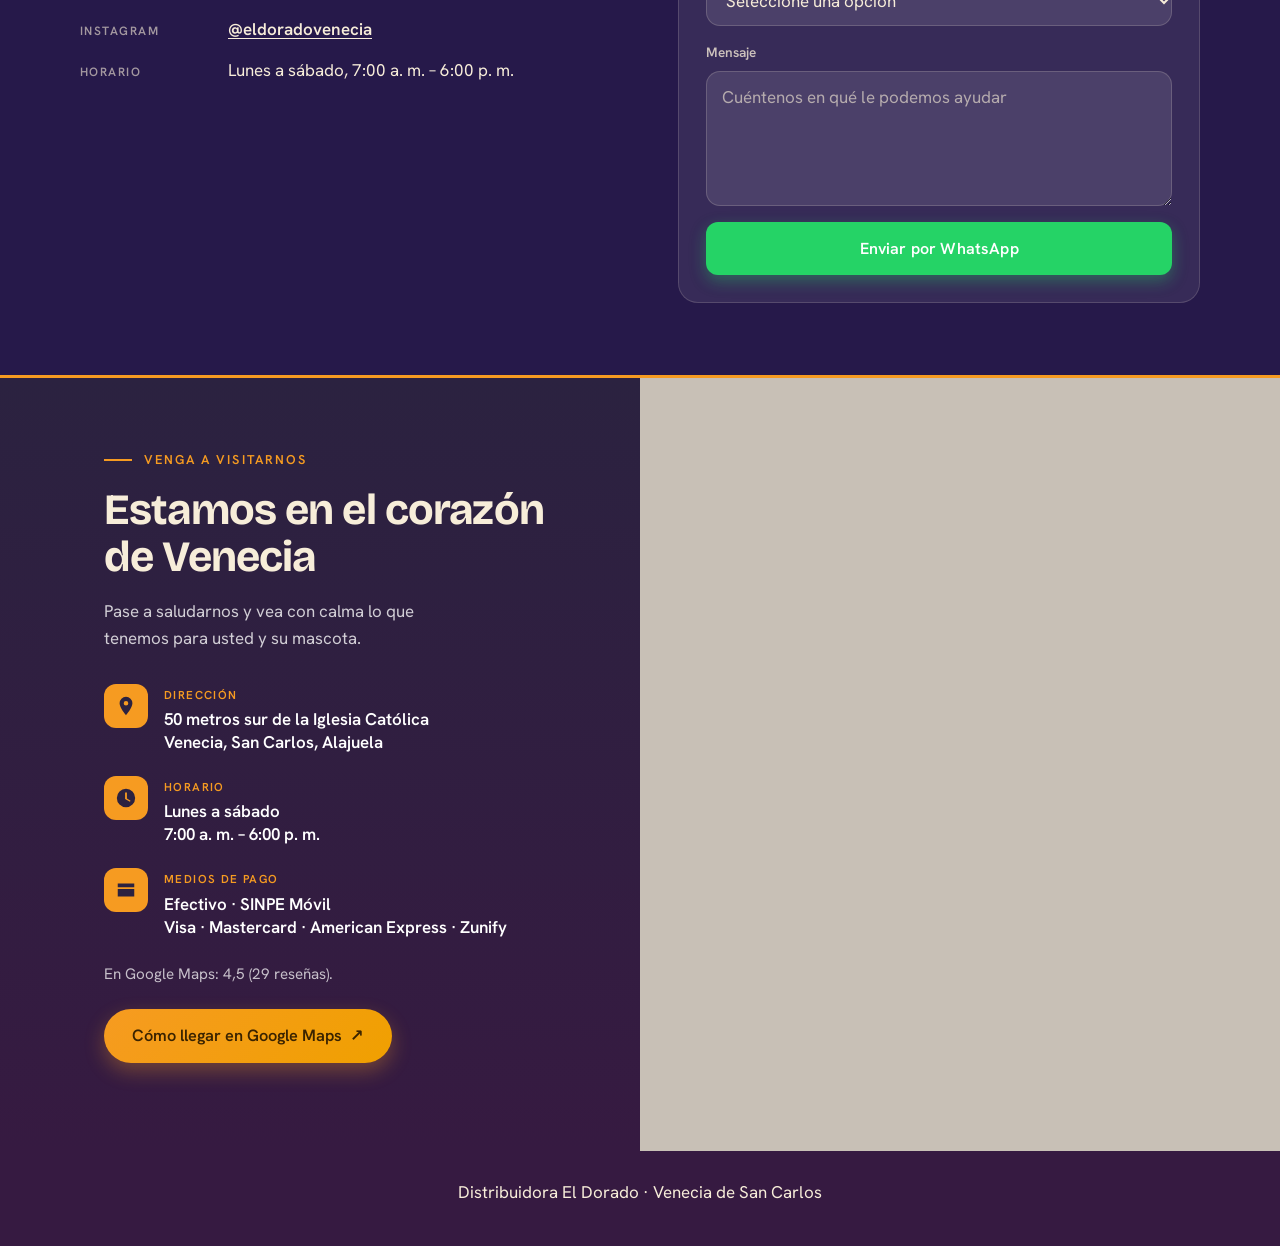
==== commit 172c8218: "Ajusta el titular a las tres líneas pedidas y pone el menú en naranja al pasar el cursor" ====
--- a/index.html
+++ b/index.html
@@ -68,7 +68,7 @@
         </picture>
       </div>
       <div class="hero-copy">
-        <h1>Todo para su mascota y sus pagos, en el corazón de <span class="accent">Venecia</span>.</h1>
+        <h1>Todo para su mascota y sus<br class="hero-br" /> pagos de servicios, en el<br class="hero-br" /> corazón de <span class="accent">Venecia</span>.</h1>
         <p class="hero-lead">Alimento, accesorios y los pagos del día a día, en un solo mostrador. Llevamos veinte años en Venecia de San Carlos; pase o escríbanos, con gusto le atendemos.</p>
         <div class="hero-actions">
           <a class="btn-wa" href="https://wa.me/50685660110" target="_blank" rel="noopener">Consultar por WhatsApp</a>
--- a/styles.css
+++ b/styles.css
@@ -194,8 +194,13 @@
   font-size: 15px;
   letter-spacing: .02em;
   padding: 6px 0;
-}
-.nav-links a:hover { opacity: .72; }
+  transition: color .15s ease;
+}
+.nav-links a:hover,
+.nav-links a:focus-visible {
+  color: var(--naranja);
+  opacity: 1;
+}
 .btn-wa {
   display: inline-flex;
   align-items: center;
@@ -231,11 +236,17 @@
   border-radius: 50%;
   color: var(--navy);
   background: color-mix(in srgb, #fff 50%, transparent);
-  transition: transform .15s var(--ease);
+  transition: transform .15s var(--ease), color .15s ease;
 }
 .nav.is-night .nav-icon,
 .nav.is-night .nav-burger { color: var(--crema); background: color-mix(in srgb, var(--crema) 10%, transparent); }
-.nav-icon:hover { transform: translateY(-1px); }
+.nav-icon:hover,
+.nav-icon:focus-visible,
+.nav.is-night .nav-icon:hover,
+.nav.is-night .nav-icon:focus-visible {
+  color: var(--naranja);
+  transform: translateY(-1px);
+}
 .nav-burger {
   display: none;
   width: 42px;
@@ -322,6 +333,9 @@
   display: flex;
   align-items: flex-end;
   overflow: hidden;
+  /* Reserva el espacio de la pastilla fija para que el titular no quede debajo. */
+  padding-top: calc(14px + env(safe-area-inset-top, 0px) + var(--nav-h) + 12px);
+  box-sizing: border-box;
 }
 .hero-bg {
   position: absolute;
@@ -348,8 +362,8 @@
   z-index: 2;
   width: min(100%, 1120px);
   margin: 0 auto;
-  padding: 0 clamp(24px, 6vw, 80px) clamp(48px, 8vh, 88px);
-  max-width: 720px;
+  padding: 0 clamp(24px, 6vw, 80px) clamp(28px, 6vh, 80px);
+  max-width: 900px;
   margin-left: max(24px, calc((100vw - 1120px) / 2 + 24px));
   margin-right: auto;
   color: #fff;
@@ -358,11 +372,17 @@
   margin: 0;
   font-family: var(--f-display);
   font-weight: 700;
-  font-size: clamp(2.15rem, 5.2vw, 4.15rem);
-  line-height: 1.05;
+  font-size: clamp(2.1rem, 3.4vw + 0.7rem, 3.55rem);
+  line-height: 1.08;
   letter-spacing: -0.03em;
   color: #fff;
   text-shadow: 0 2px 24px rgba(43, 34, 64, .35);
+  text-wrap: pretty;
+  text-wrap: balance;
+}
+.hero-br { display: none; }
+@media (min-width: 761px) {
+  .hero-br { display: block; }
 }
 .hero-copy .accent {
   color: var(--naranja);
@@ -963,7 +983,7 @@
     margin-right: 0;
     padding: 0 20px calc(28px + env(safe-area-inset-bottom, 0px));
   }
-  .hero-copy h1 { font-size: 2.15rem; }
+  .hero-copy h1 { font-size: clamp(2.05rem, 8.4vw, 2.25rem); }
   .hero-actions { flex-direction: column; align-items: stretch; }
   .hero-actions .btn-wa, .btn-hero-alt { width: 100%; }
   .cta-bar {
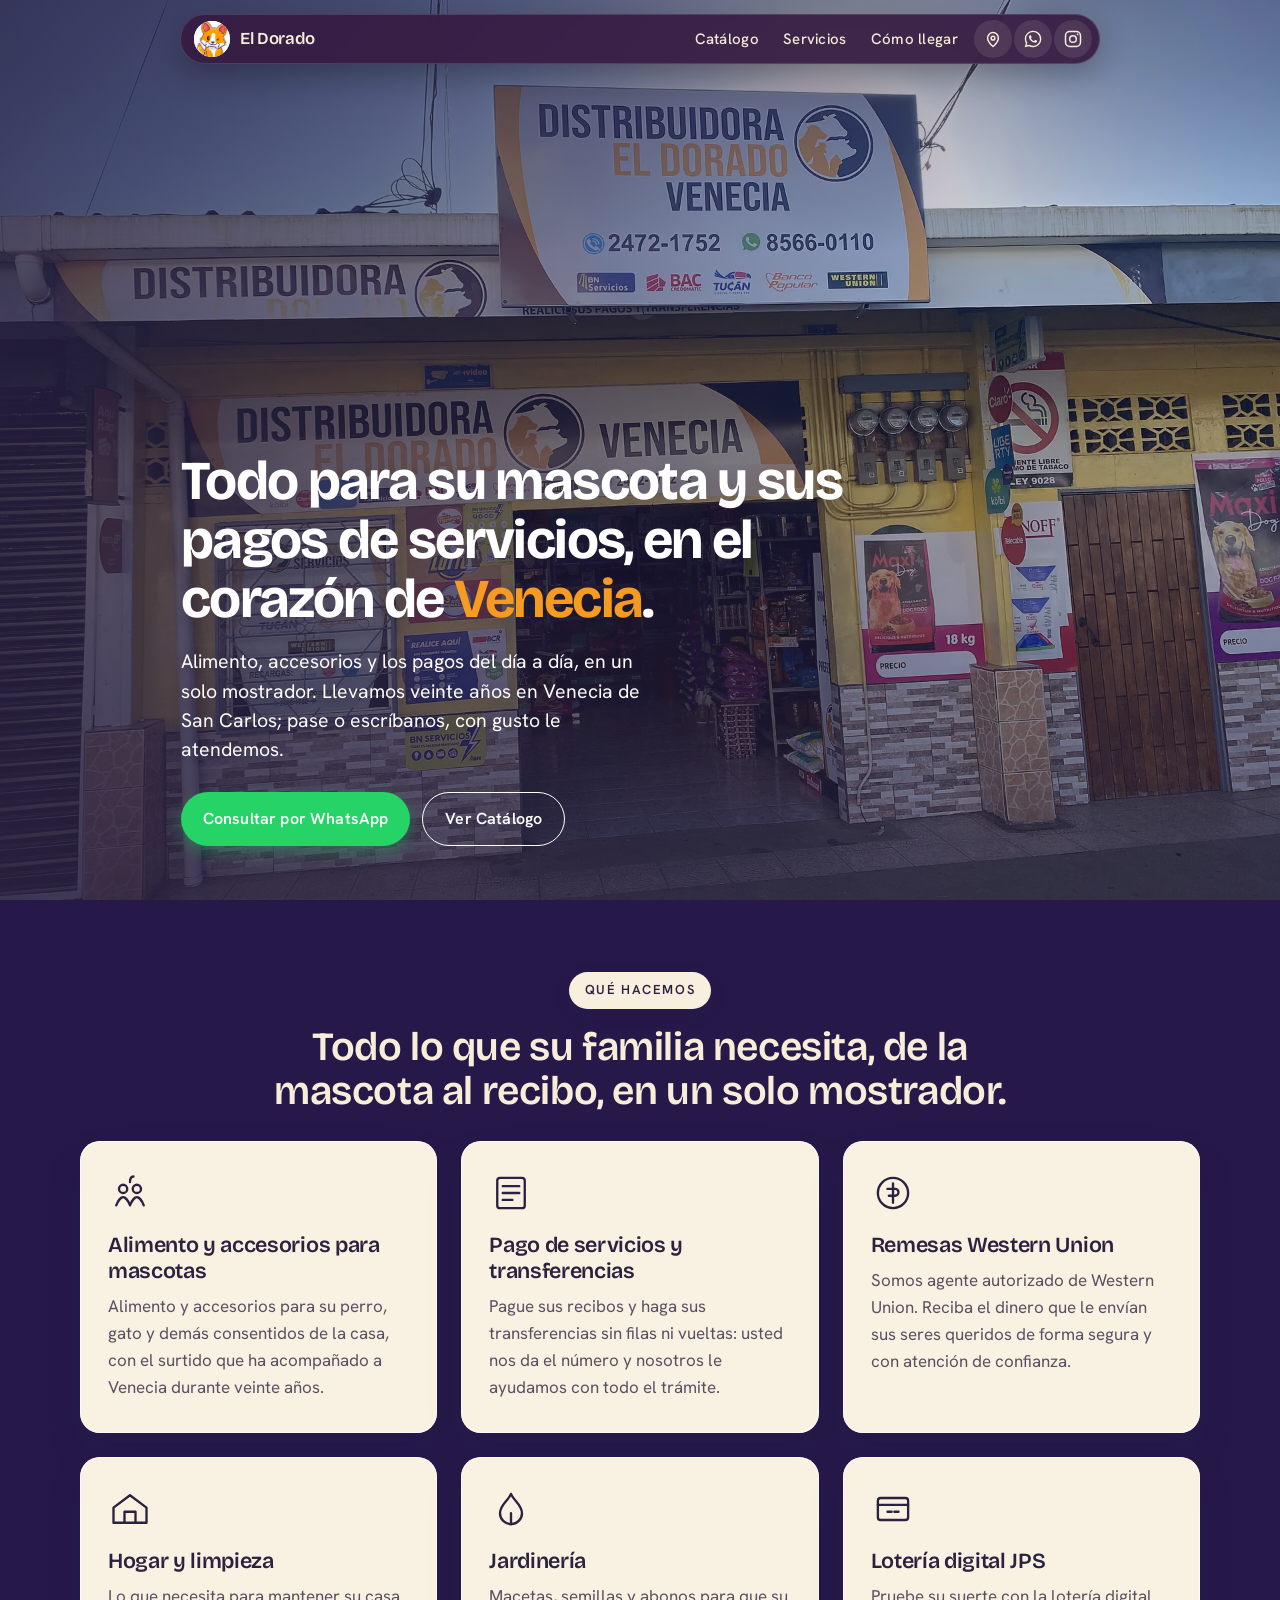
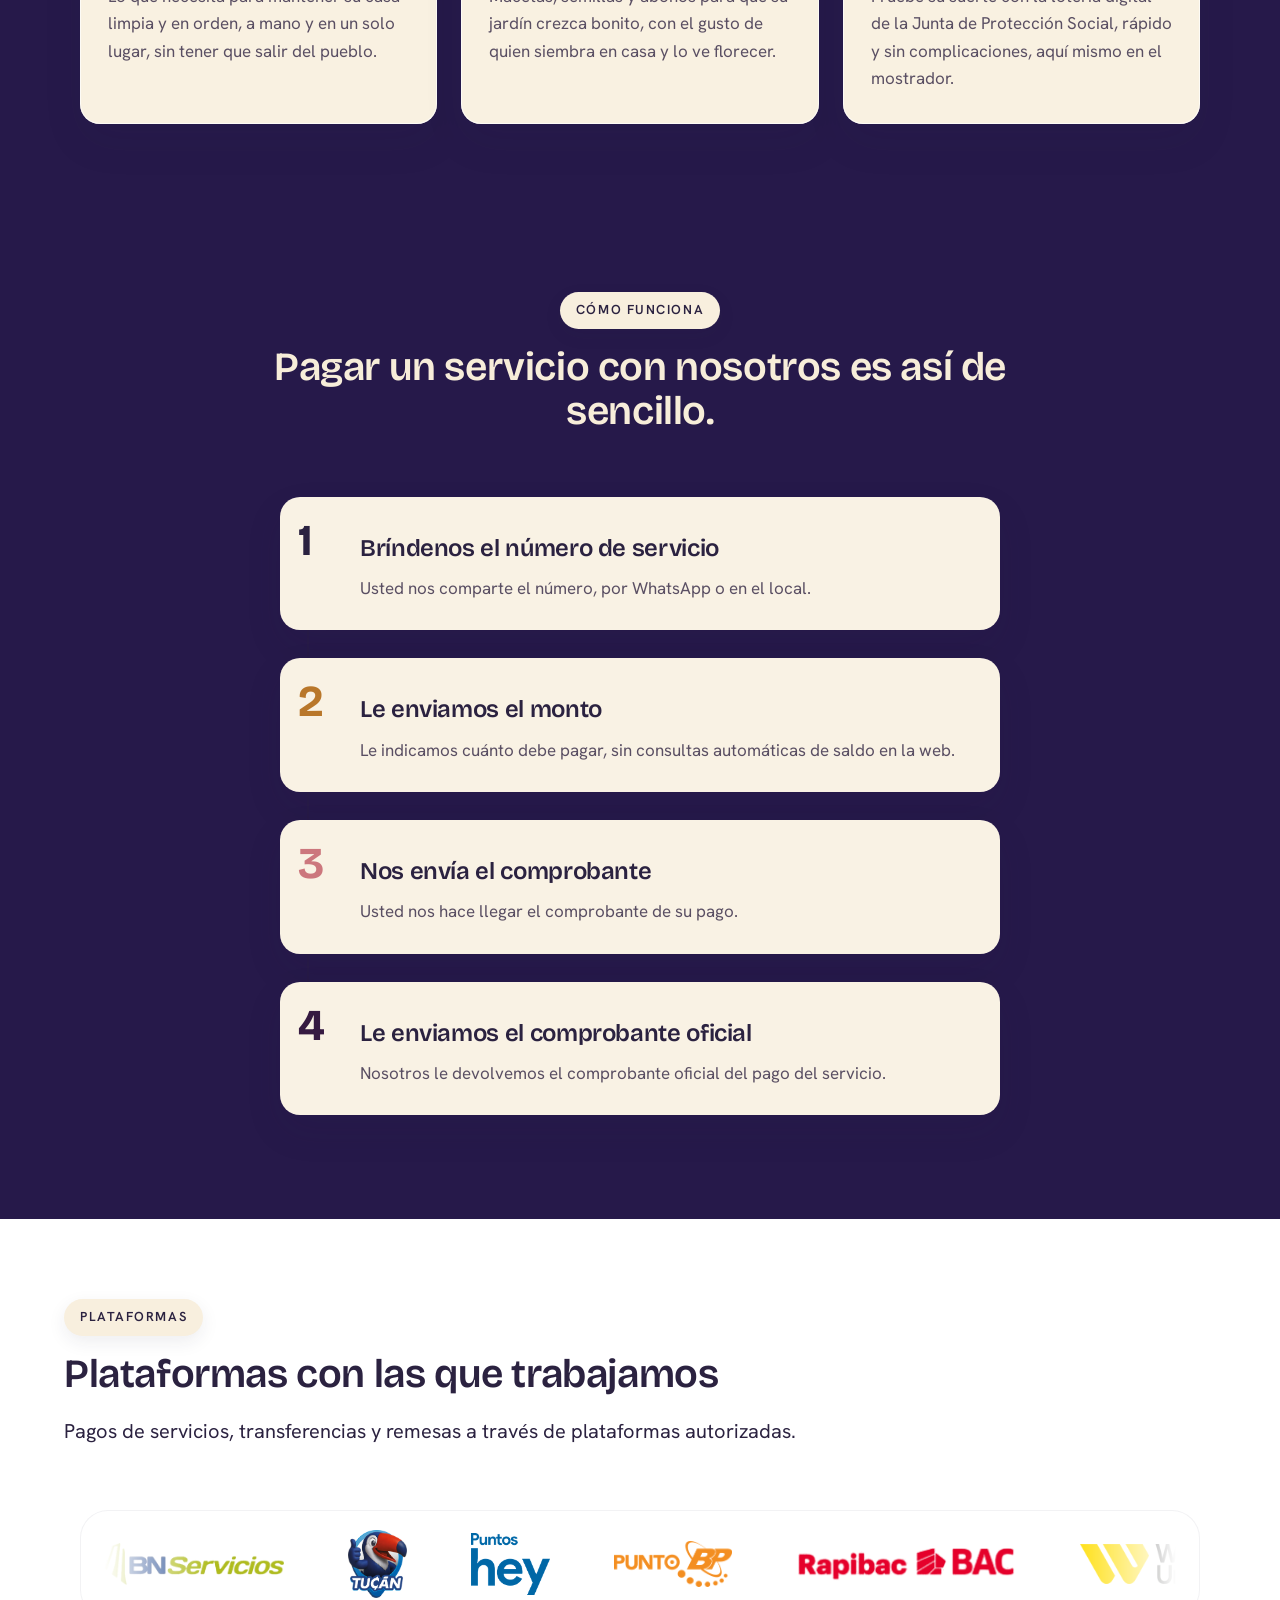
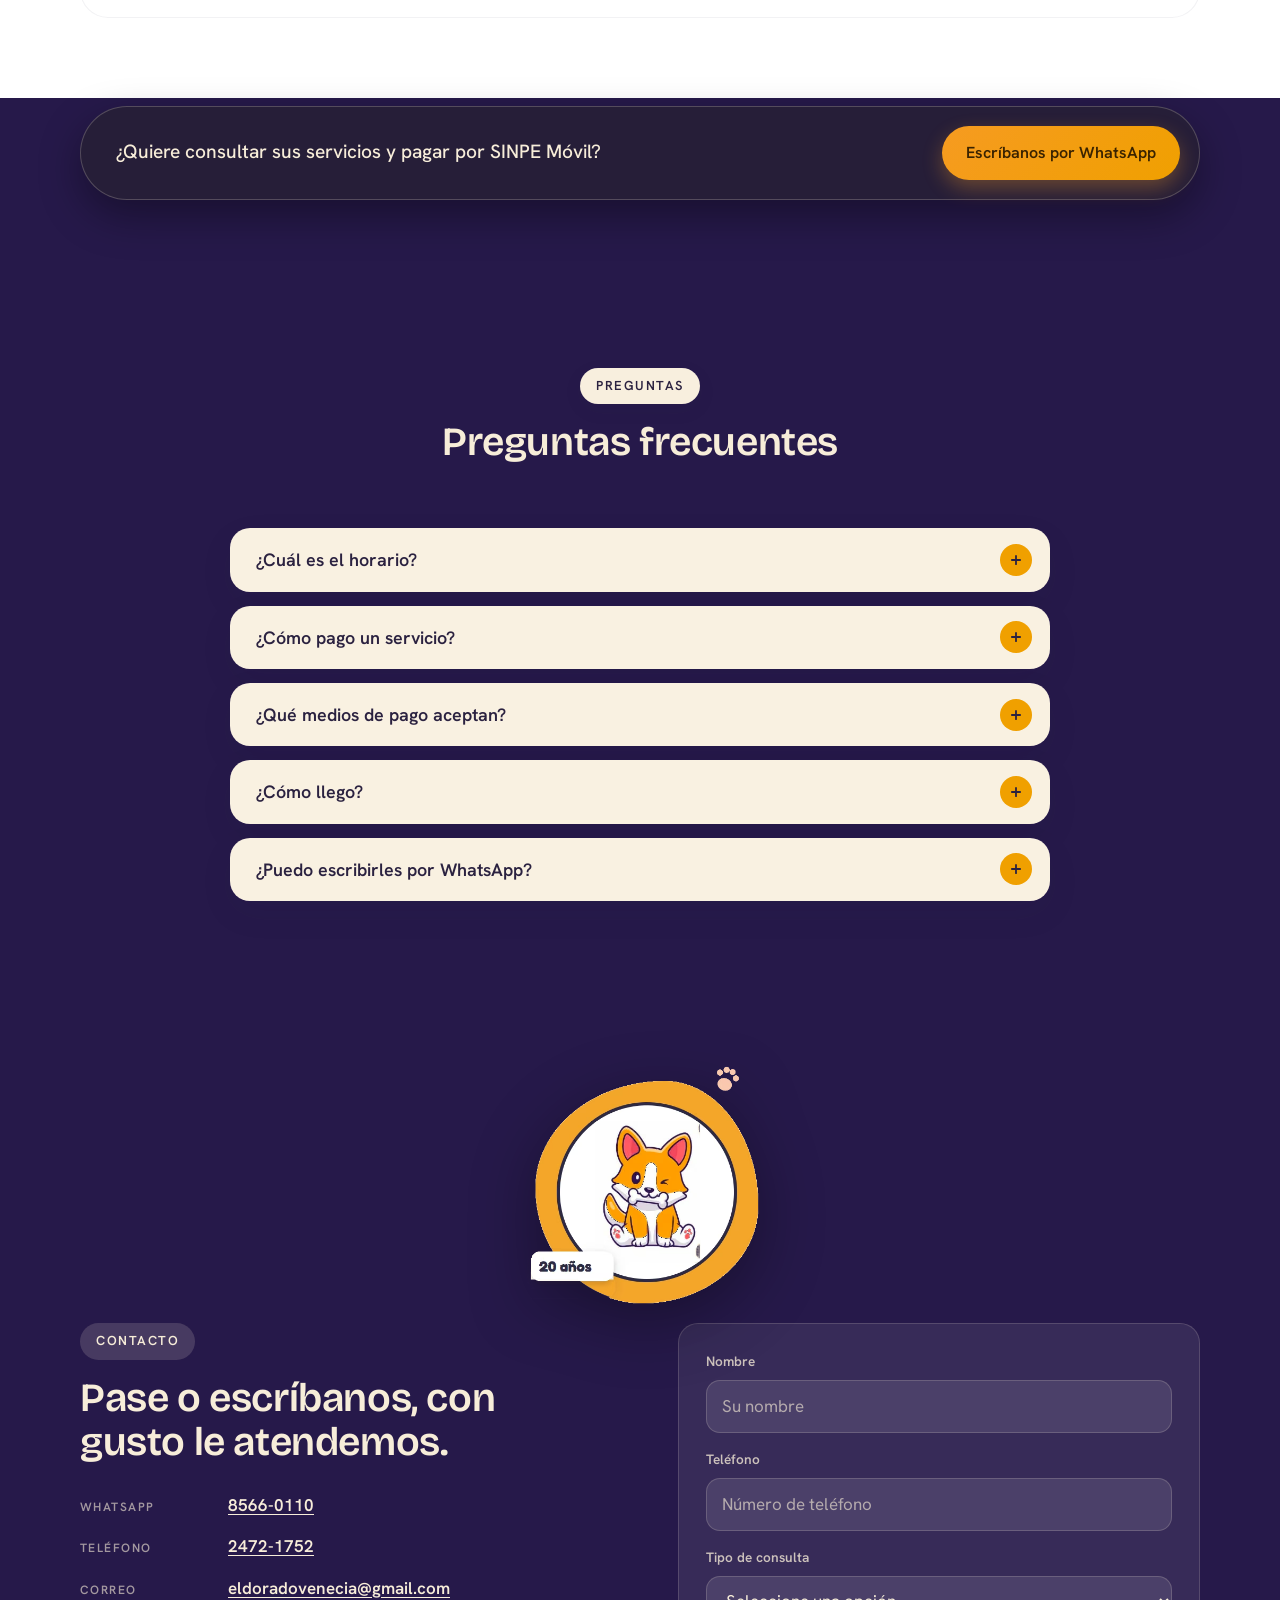
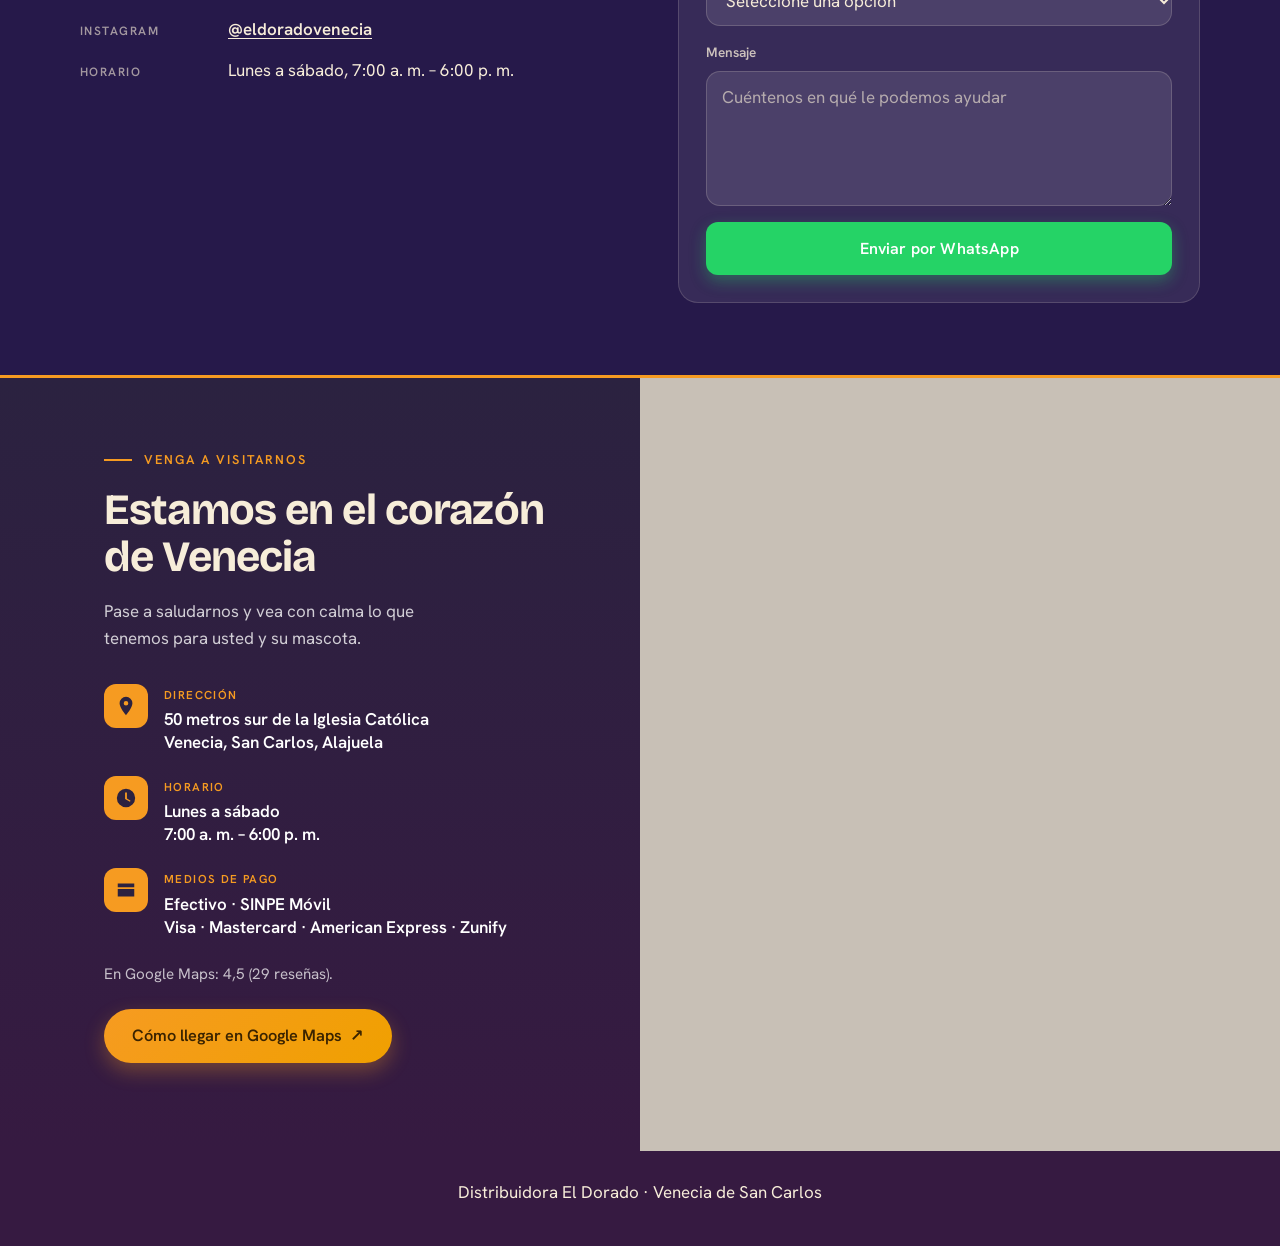
==== commit e10812ba: "Publica el catálogo de prueba con los 8 productos y el botón Ver Catálogo" ====
--- a/index.html
+++ b/index.html
@@ -29,7 +29,7 @@
       <span>El Dorado</span>
     </a>
     <nav class="nav-links" id="nav-links" aria-label="Secciones">
-      <a href="#que-hacemos">Catálogo</a>
+      <a href="catalogo/">Catálogo</a>
       <a href="#que-hacemos">Servicios</a>
       <a href="#mapa">Cómo llegar</a>
     </nav>
@@ -72,8 +72,7 @@
         <p class="hero-lead">Alimento, accesorios y los pagos del día a día, en un solo mostrador. Llevamos veinte años en Venecia de San Carlos; pase o escríbanos, con gusto le atendemos.</p>
         <div class="hero-actions">
           <a class="btn-wa" href="https://wa.me/50685660110" target="_blank" rel="noopener">Consultar por WhatsApp</a>
-          <!-- TODO: cuando exista la página de catálogo, cambiar este href. -->
-          <a class="btn-hero-alt" href="#que-hacemos">Ver Catálogo</a>
+          <a class="btn-hero-alt" href="catalogo/">Ver Catálogo</a>
         </div>
       </div>
     </section>
--- a/styles.css
+++ b/styles.css
@@ -346,7 +346,7 @@
   width: 100%;
   height: 100%;
   object-fit: cover;
-  object-position: center 52%;
+  object-position: 52% 40%;
 }
 .hero-bg::after {
   content: "";
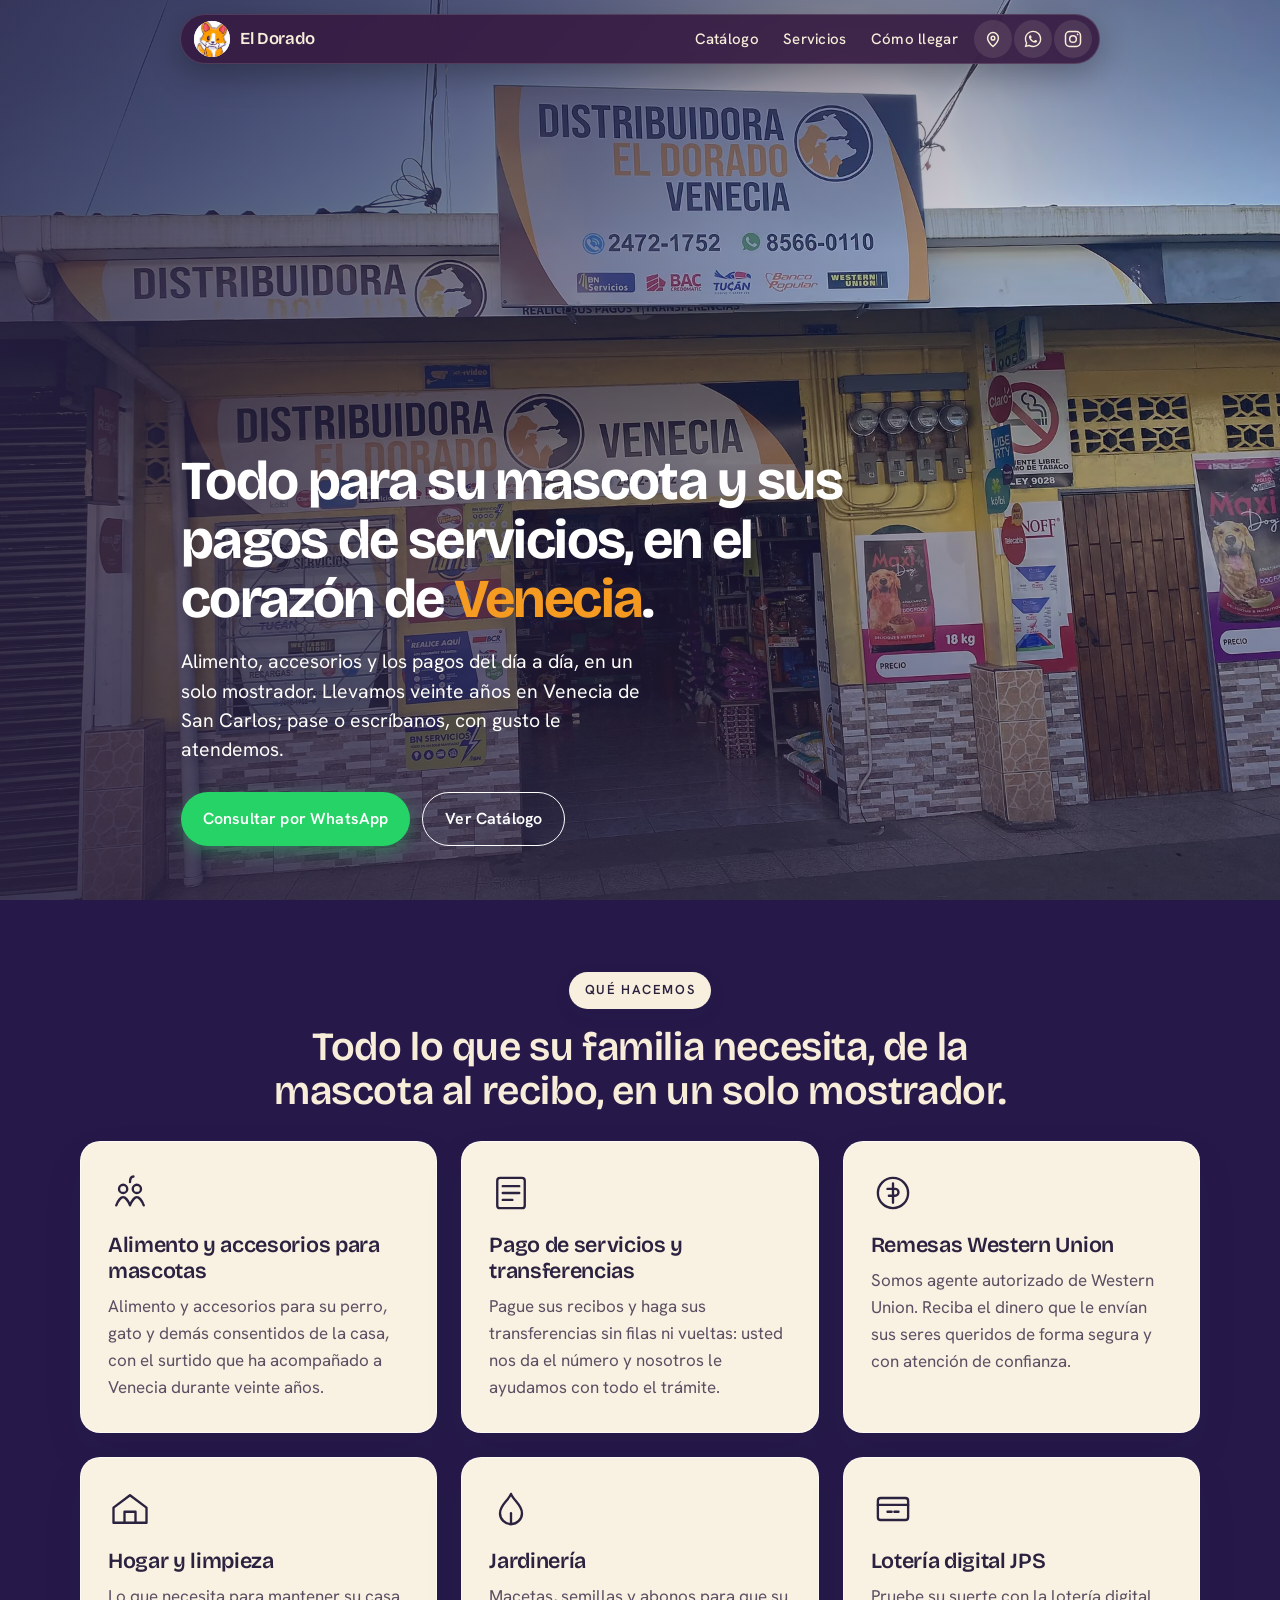
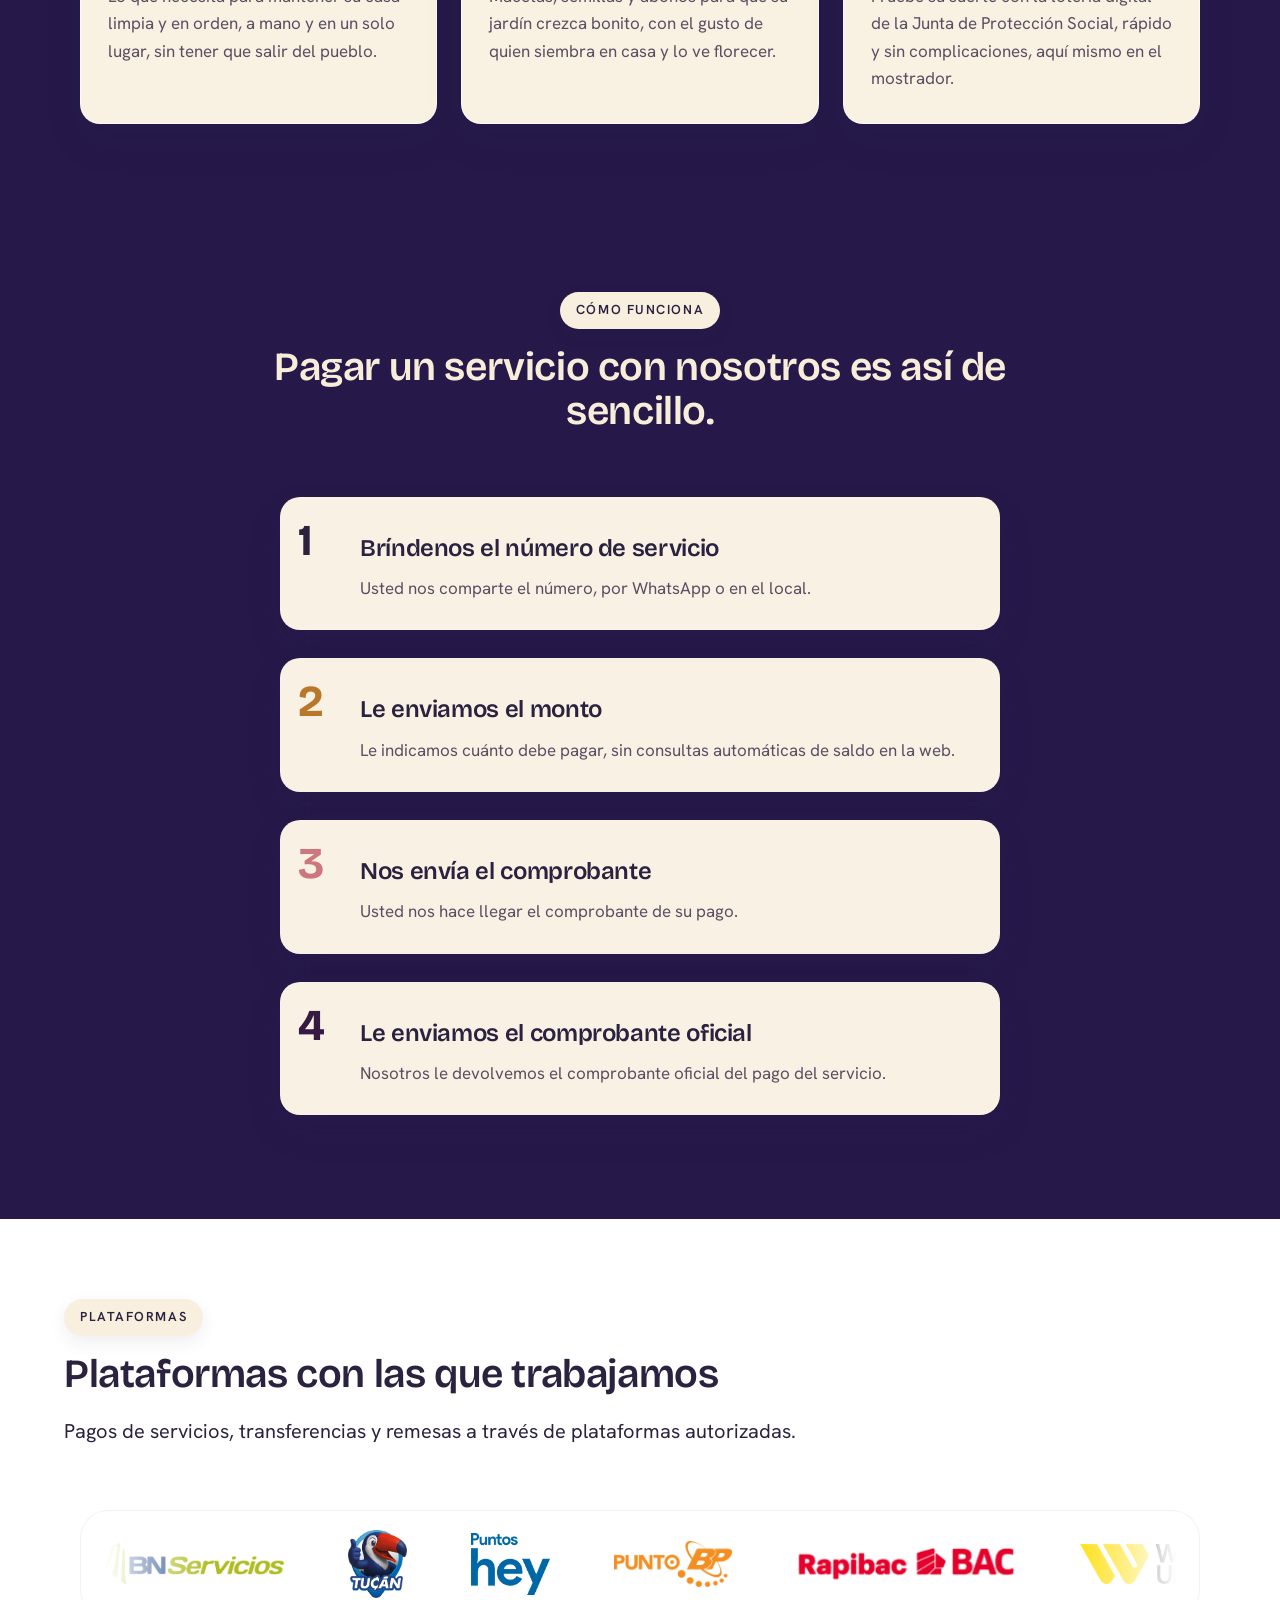
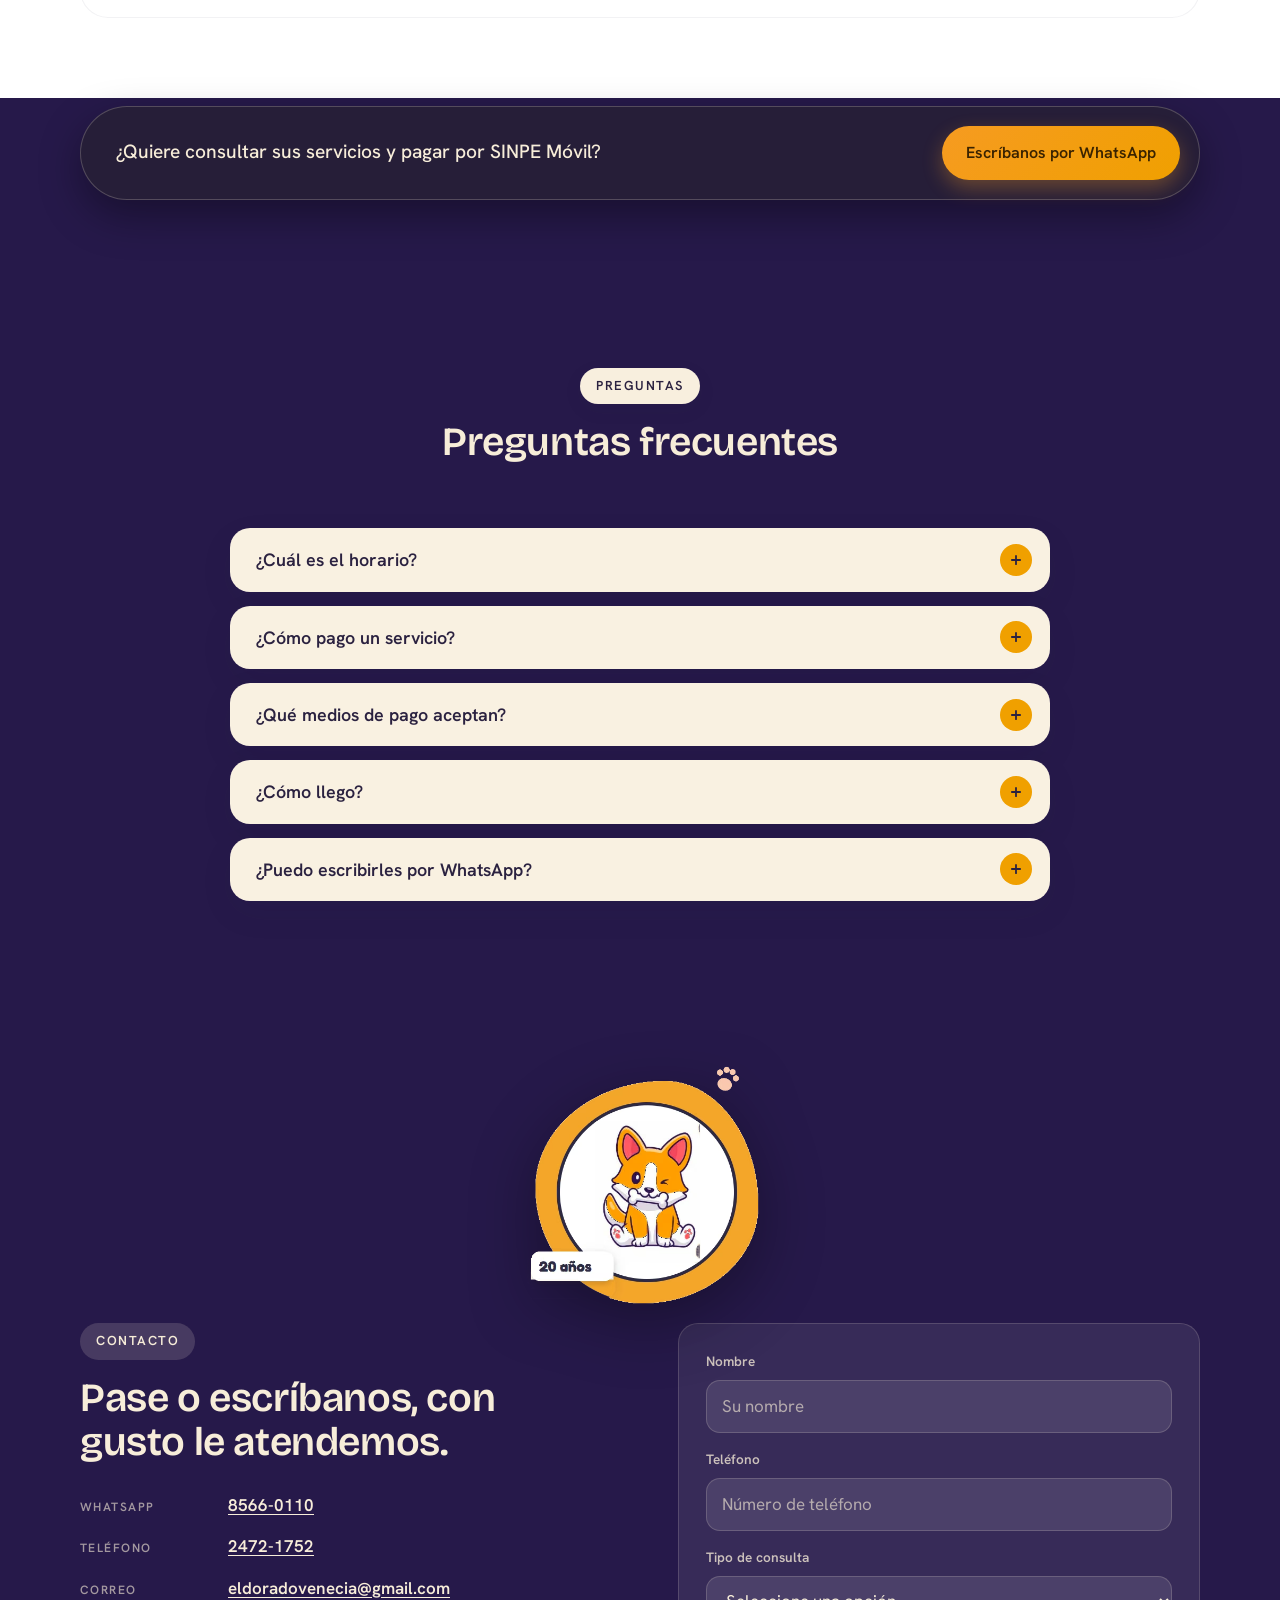
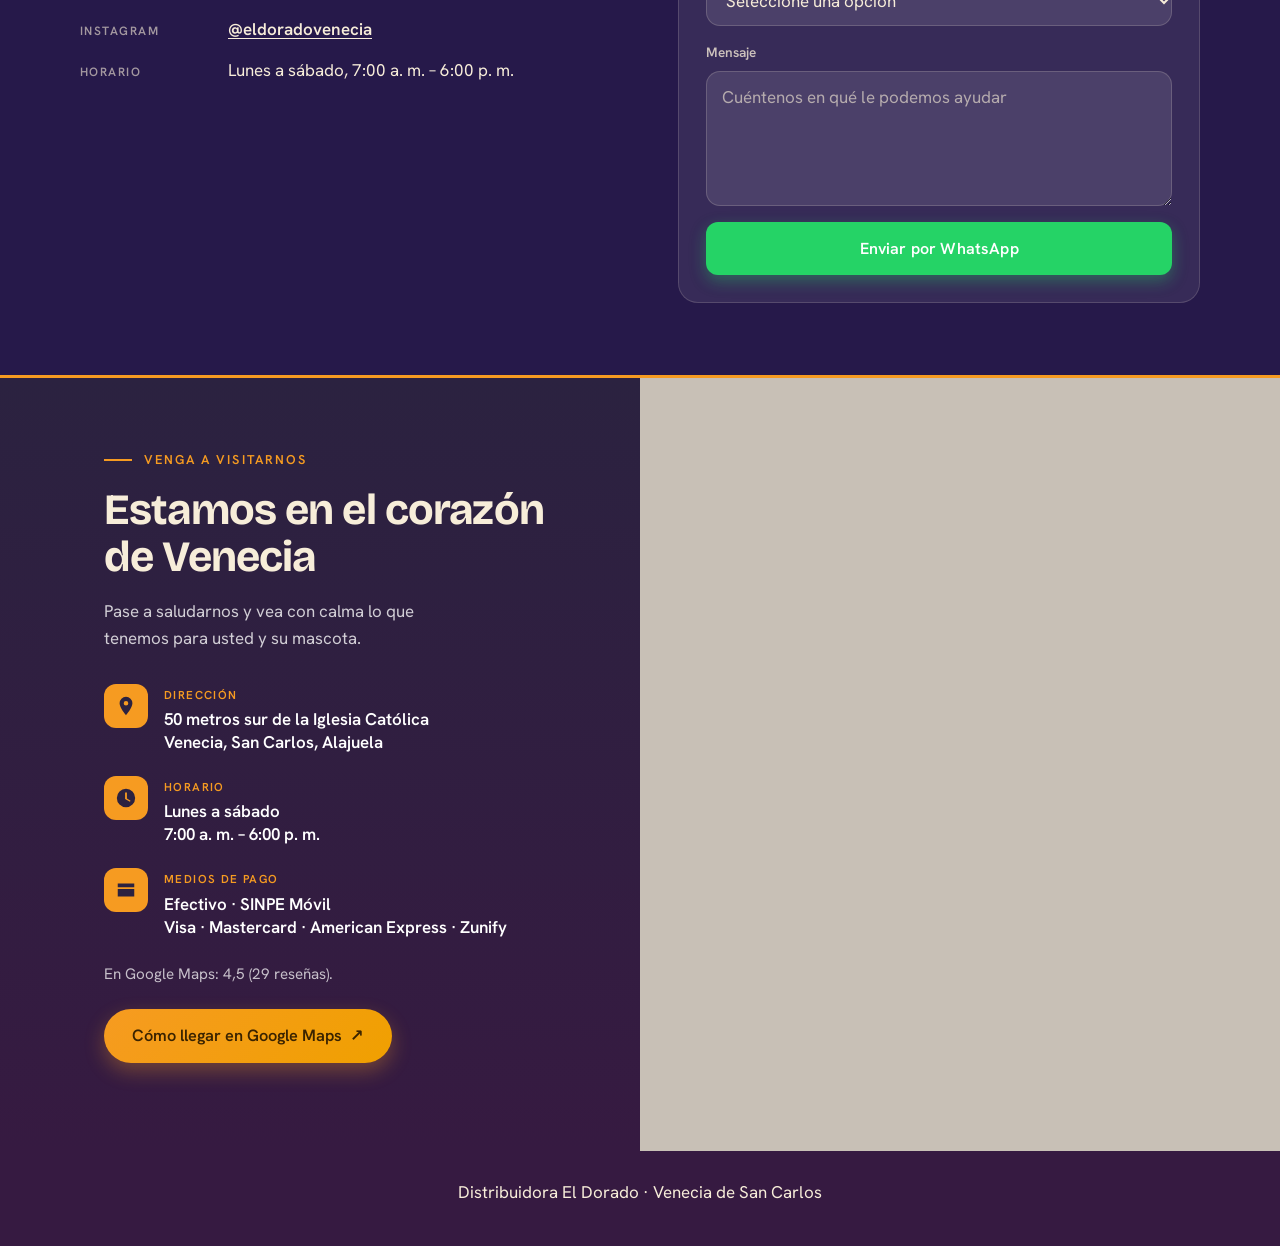
==== commit 6357a09f: "Añade el llenado naranja al pasar el cursor por las tarjetas En Qué hacemos y Cómo funciona, el nara" ====
--- a/index.html
+++ b/index.html
@@ -84,42 +84,42 @@
       </div>
       <div class="cards">
 
-        <article class="card reveal">
+        <article class="card reveal" tabindex="0">
           <div class="card-icon" aria-hidden="true">
             <svg viewBox="0 0 32 32" fill="none" stroke="currentColor" stroke-width="1.7" stroke-linecap="round" stroke-linejoin="round"><circle cx="11" cy="13" r="3"/><circle cx="21" cy="13" r="3"/><path d="M6 25c1.5-4 3.8-6 5-6s3.5 2 5 6c1.5-4 3.8-6 5-6s3.5 2 5 6"/><path d="M16 8c0-2 .8-4 2.5-4"/></svg>
           </div>
           <h3>Alimento y accesorios para mascotas</h3>
           <p>Alimento y accesorios para su perro, gato y demás consentidos de la casa, con el surtido que ha acompañado a Venecia durante veinte años.</p>
         </article>
-        <article class="card reveal">
+        <article class="card reveal" tabindex="0">
           <div class="card-icon" aria-hidden="true">
             <svg viewBox="0 0 32 32" fill="none" stroke="currentColor" stroke-width="1.7" stroke-linecap="round" stroke-linejoin="round"><rect x="6" y="5" width="20" height="22" rx="2"/><path d="M10 11h12M10 16h12M10 21h7"/></svg>
           </div>
           <h3>Pago de servicios y transferencias</h3>
           <p>Pague sus recibos y haga sus transferencias sin filas ni vueltas: usted nos da el número y nosotros le ayudamos con todo el trámite.</p>
         </article>
-        <article class="card reveal">
+        <article class="card reveal" tabindex="0">
           <div class="card-icon" aria-hidden="true">
             <svg viewBox="0 0 32 32" fill="none" stroke="currentColor" stroke-width="1.7" stroke-linecap="round" stroke-linejoin="round"><circle cx="16" cy="16" r="11"/><path d="M16 9v14M12 13h5.5a2.5 2.5 0 0 1 0 5H13"/></svg>
           </div>
           <h3>Remesas Western Union</h3>
           <p>Somos agente autorizado de Western Union. Reciba el dinero que le envían sus seres queridos de forma segura y con atención de confianza.</p>
         </article>
-        <article class="card reveal">
+        <article class="card reveal" tabindex="0">
           <div class="card-icon" aria-hidden="true">
             <svg viewBox="0 0 32 32" fill="none" stroke="currentColor" stroke-width="1.7" stroke-linecap="round" stroke-linejoin="round"><path d="M4 15 16 6l12 9v11H4V15z"/><path d="M12 26v-8h8v8"/></svg>
           </div>
           <h3>Hogar y limpieza</h3>
           <p>Lo que necesita para mantener su casa limpia y en orden, a mano y en un solo lugar, sin tener que salir del pueblo.</p>
         </article>
-        <article class="card reveal">
+        <article class="card reveal" tabindex="0">
           <div class="card-icon" aria-hidden="true">
             <svg viewBox="0 0 32 32" fill="none" stroke="currentColor" stroke-width="1.7" stroke-linecap="round" stroke-linejoin="round"><path d="M16 5c2 5 8 8 8 14a8 8 0 1 1-16 0c0-6 6-9 8-14z"/><path d="M16 19v8"/></svg>
           </div>
           <h3>Jardinería</h3>
           <p>Macetas, semillas y abonos para que su jardín crezca bonito, con el gusto de quien siembra en casa y lo ve florecer.</p>
         </article>
-        <article class="card reveal">
+        <article class="card reveal" tabindex="0">
           <div class="card-icon" aria-hidden="true">
             <svg viewBox="0 0 32 32" fill="none" stroke="currentColor" stroke-width="1.7" stroke-linecap="round" stroke-linejoin="round"><rect x="5" y="8" width="22" height="16" rx="2"/><path d="M5 13h22M12 18h3M17 18h3"/></svg>
           </div>
@@ -135,22 +135,22 @@
         <h2>Pagar un servicio con nosotros es así de sencillo.</h2>
       </div>
       <ol class="steps">
-        <li class="step reveal">
+        <li class="step reveal" tabindex="0">
           <span class="step-num" aria-hidden="true">1</span>
           <h3>Bríndenos el número de servicio</h3>
           <p>Usted nos comparte el número, por WhatsApp o en el local.</p>
         </li>
-        <li class="step reveal">
+        <li class="step reveal" tabindex="0">
           <span class="step-num" aria-hidden="true">2</span>
           <h3>Le enviamos el monto</h3>
           <p>Le indicamos cuánto debe pagar, sin consultas automáticas de saldo en la web.</p>
         </li>
-        <li class="step reveal">
+        <li class="step reveal" tabindex="0">
           <span class="step-num" aria-hidden="true">3</span>
           <h3>Nos envía el comprobante</h3>
           <p>Usted nos hace llegar el comprobante de su pago.</p>
         </li>
-        <li class="step reveal">
+        <li class="step reveal" tabindex="0">
           <span class="step-num" aria-hidden="true">4</span>
           <h3>Le enviamos el comprobante oficial</h3>
           <p>Nosotros le devolvemos el comprobante oficial del pago del servicio.</p>
--- a/styles.css
+++ b/styles.css
@@ -523,6 +523,91 @@
 .step:nth-child(2) .step-num { color: color-mix(in srgb, var(--naranja) 70%, var(--navy)); }
 .step:nth-child(3) .step-num { color: color-mix(in srgb, var(--salmon) 80%, var(--navy)); }
 .step:nth-child(4) .step-num { color: var(--navy-2); }
+
+/* -------- Hover fill: Qué hacemos / Cómo funciona --------
+   Wipe naranja from the bottom (~350ms). Navy text on #F69B21
+   meets WCAG AA (6.85:1); white on that orange does not (2.18:1). */
+.card,
+.step {
+  background-image: linear-gradient(var(--naranja), var(--naranja));
+  background-repeat: no-repeat;
+  background-position: bottom center;
+  background-size: 100% 0%;
+  transition: background-size 350ms ease, color 350ms ease;
+}
+.card p,
+.step p,
+.step-num {
+  transition: color 350ms ease;
+}
+
+.card:focus-visible,
+.step:focus-visible {
+  outline-color: var(--navy);
+  background-size: 100% 100%;
+  color: var(--navy);
+}
+.card:focus-visible p,
+.step:focus-visible p {
+  color: var(--navy);
+  font-weight: 500;
+}
+.step:focus-visible .step-num {
+  color: var(--navy);
+}
+
+@media (hover: hover) {
+  .card:hover,
+  .step:hover {
+    background-size: 100% 100%;
+    color: var(--navy);
+  }
+  .card:hover p,
+  .step:hover p {
+    color: var(--navy);
+    font-weight: 500;
+  }
+  .step:hover .step-num {
+    color: var(--navy);
+  }
+}
+
+@media (hover: none) {
+  .card:active,
+  .step:active {
+    background-size: 100% 100%;
+    color: var(--navy);
+  }
+  .card:active p,
+  .step:active p {
+    color: var(--navy);
+    font-weight: 500;
+  }
+  .step:active .step-num {
+    color: var(--navy);
+  }
+}
+
+@media (prefers-reduced-motion: reduce) {
+  .card,
+  .step {
+    background-image: none;
+    transition: background-color 200ms ease, color 200ms ease;
+  }
+  .card:focus-visible,
+  .step:focus-visible {
+    background-color: var(--naranja);
+  }
+  @media (hover: hover) {
+    .card:hover,
+    .step:hover { background-color: var(--naranja); }
+  }
+  @media (hover: none) {
+    .card:active,
+    .step:active { background-color: var(--naranja); }
+  }
+}
+
 
 /* -------- Logos (fondo blanco, colores oficiales) -------- */
 .section--logos {
